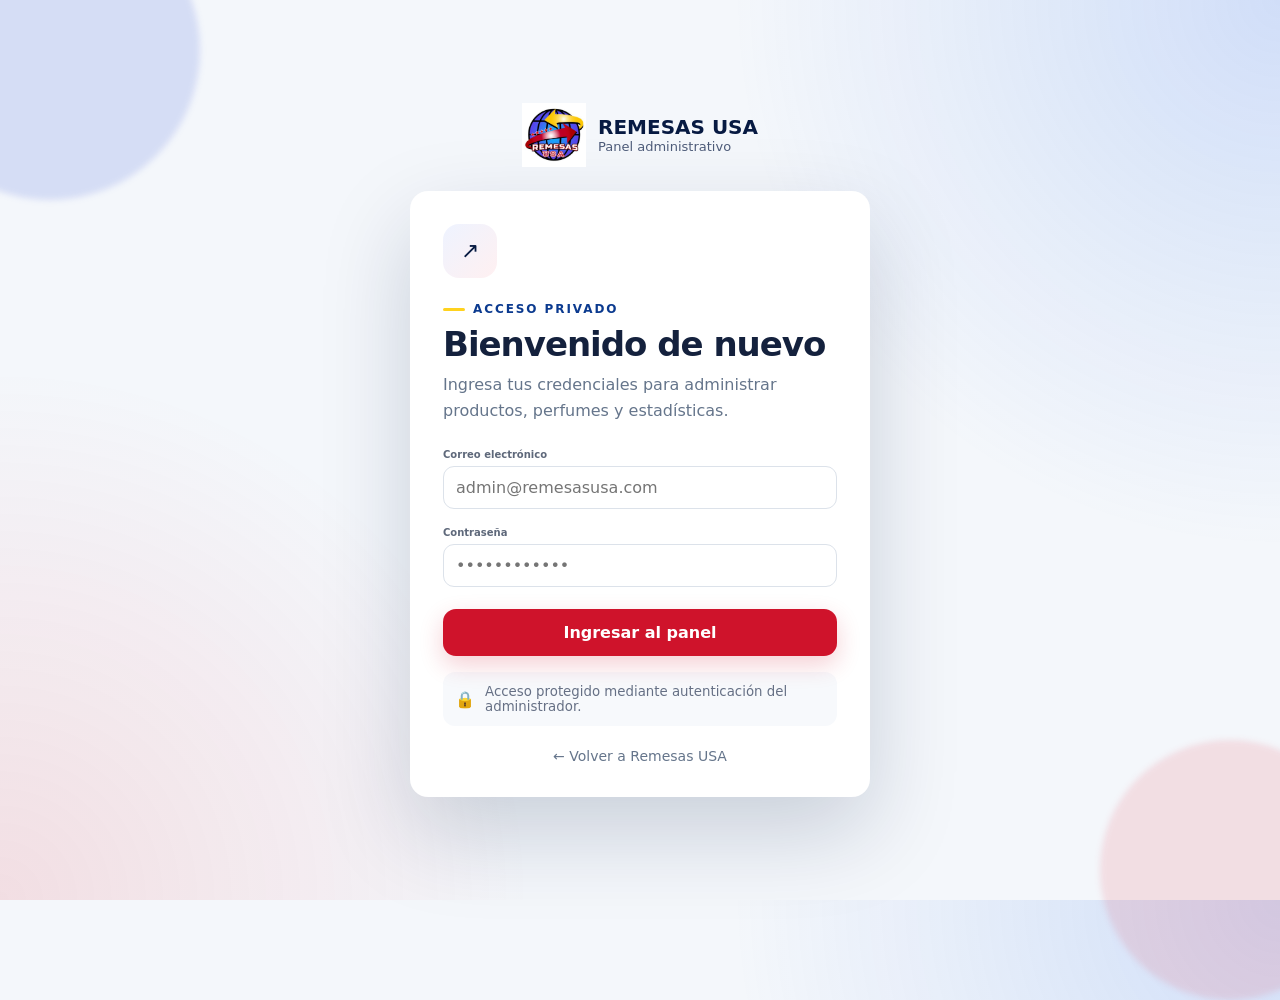
==== admin-estadisticas.html @ 90e46868 "Frontend Remesas USA V4" ====
<!doctype html>
<html lang="es">
<head><meta charset="utf-8" /><meta name="viewport" content="width=device-width, initial-scale=1" /><meta name="theme-color" content="#071a42" /><title>Estadísticas | Remesas USA</title><link rel="stylesheet" href="styles.css" /></head>
<body class="admin-body" data-admin-page="analytics">
  <aside class="admin-sidebar" id="adminSidebar"><a class="admin-brand" href="index.html"><img src="assets/logo.png" alt="Remesas USA" /><div><strong>REMESAS USA</strong><span>Panel administrativo</span></div></a><nav class="admin-nav"><a class="admin-nav-item" href="admin.html"><span>▦</span><div><b>Resumen</b><small>Vista general</small></div></a><a class="admin-nav-item" href="admin-productos.html"><span>🇪🇨</span><div><b>Productos</b><small>Catálogo Ecuador</small></div></a><a class="admin-nav-item" href="admin-perfumes.html"><span>✨</span><div><b>Perfumes</b><small>Perfumería</small></div></a><a class="admin-nav-item active" href="admin-estadisticas.html"><span>↗</span><div><b>Estadísticas</b><small>Rendimiento</small></div></a></nav><div class="sidebar-bottom"><div class="demo-notice"><b>Analítica real</b><p>Las métricas provienen de eventos registrados por los visitantes del sitio.</p></div><a href="index.html" class="sidebar-link">← Ver sitio público</a></div></aside>

  <div class="admin-main"><header class="admin-topbar"><div class="admin-title-wrap"><button class="sidebar-toggle" id="sidebarToggle" aria-label="Abrir menú">☰</button><div><span class="breadcrumb">ADMIN / ESTADÍSTICAS</span><h1>Estadísticas</h1></div></div><div class="admin-user"><div class="admin-user-copy"><b>Administrador</b><span>Cargando...</span></div><div class="avatar">RU</div></div></header>
    <main class="admin-content">
      <section class="admin-section-head analytics-head"><div><span class="eyebrow">ANALÍTICA</span><h2>¿Qué está interesando más a los clientes?</h2><p>Compara catálogos, productos más vistos, consultas y búsquedas reales.</p></div><div class="period-switcher" aria-label="Periodo"><button data-period="7">7 días</button><button data-period="30" class="active">30 días</button><button data-period="90">90 días</button></div></section>
      <div class="stat-grid" id="analyticsStats"></div>
      <section class="analytics-grid line-overview-grid"><article class="panel-card"><div class="panel-card-head"><div><small>LÍNEAS DE NEGOCIO</small><h3>Interés por sección</h3></div></div><div id="linePerformance" class="line-performance"></div></article><article class="panel-card"><div class="panel-card-head"><div><small>INVENTARIO</small><h3>Estado del catálogo</h3></div></div><div id="lineInventory" class="line-inventory"></div></article></section>
      <section class="analytics-grid"><article class="panel-card analytics-ranking-card"><div class="panel-card-head"><div><small>RANKING GENERAL</small><h3>Artículos más vistos</h3></div></div><div id="topProductsFull" class="analytics-ranking"></div></article><article class="panel-card"><div class="panel-card-head"><div><small>CONTACTO</small><h3>Consultas por artículo</h3></div></div><div id="inquiryRanking" class="rank-list detailed-ranks"></div></article></section>
      <section class="analytics-grid analytics-grid-second"><article class="panel-card"><div class="panel-card-head"><div><small>BÚSQUEDAS</small><h3>Búsquedas más realizadas</h3></div></div><div id="categoryBars" class="category-bars"></div></article><article class="panel-card analytics-insight-card"><span class="insight-icon">💡</span><small>LECTURA RÁPIDA</small><h3 id="insightHeadline">Las estadísticas comenzarán a crecer con las visitas.</h3><p id="insightText">Los datos ayudan a decidir qué productos destacar y qué artículos generan más interés.</p><div class="insight-note">Una consulta por WhatsApp indica interés; no necesariamente representa una venta completada.</div></article></section>
    </main>
  </div>
  <script src="config.js"></script><script src="api.js"></script><script src="admin-session.js"></script><script src="ui.js"></script><script src="admin-analytics.js"></script>
</body>
</html>
---- styles.css ----
:root{
  --navy:#071a42;--blue:#0b3a8f;--blue2:#2165d8;--red:#cf132b;--yellow:#ffd21e;
  --ink:#14213d;--muted:#6d7890;--line:#e7eaf0;--soft:#f6f8fc;--white:#fff;
  --green:#168a56;--orange:#d87c13;--perfume:#7a274f;--perfume2:#c98b3c;--perfumeDark:#180d18;
  --shadow:0 20px 55px rgba(8,29,70,.10);--radius:22px;
}
*{box-sizing:border-box}html{scroll-behavior:smooth}body{margin:0;font-family:Inter,ui-sans-serif,system-ui,-apple-system,BlinkMacSystemFont,"Segoe UI",sans-serif;color:var(--ink);background:#fff}a{color:inherit;text-decoration:none}button,input,select,textarea{font:inherit}button{cursor:pointer}.shell{width:min(1180px,calc(100% - 40px));margin:auto}.site-body{min-height:100vh}.section{padding:86px 0}.eyebrow{display:inline-flex;align-items:center;gap:8px;font-size:12px;font-weight:800;letter-spacing:.16em;color:var(--blue);text-transform:uppercase}.eyebrow::before{content:"";width:22px;height:3px;border-radius:8px;background:var(--yellow)}.light-eyebrow{color:#fff}.light-eyebrow::before{background:var(--yellow)}.perfume-eyebrow{color:var(--perfume2)}.perfume-eyebrow::before{background:var(--perfume2)}em{font-style:normal;color:var(--red)}

/* shared top + nav */
.top-strip{background:var(--navy);color:#fff;font-size:13px}.top-strip-inner{height:38px;display:flex;align-items:center;justify-content:space-between;gap:20px}.top-strip-inner>div{display:flex;align-items:center;gap:22px}.top-strip a{opacity:.92}.top-strip .manager-link{color:var(--yellow);font-weight:800}.perfume-top-strip{background:var(--perfumeDark)}
.site-header{height:82px;display:flex;align-items:center;background:rgba(255,255,255,.96);border-bottom:1px solid rgba(20,33,61,.08);position:sticky;top:0;z-index:40;backdrop-filter:blur(14px)}.nav-row{display:flex;align-items:center;gap:28px}.brand{display:flex;align-items:center;gap:10px;min-width:225px}.brand img{width:58px;height:58px;object-fit:contain}.brand div{display:flex;flex-direction:column}.brand strong{font-size:18px;letter-spacing:.04em}.brand span{font-size:12px;color:var(--muted)}.nav-links{margin-left:auto;display:flex;align-items:center;gap:8px}.nav-links a{padding:11px 13px;border-radius:11px;color:#4e5b72;font-size:14px;font-weight:650}.nav-links a:hover,.nav-links a.active{background:#f0f4fb;color:var(--blue)}.perfume-header .nav-links a:hover,.perfume-header .nav-links a.active{color:var(--perfume);background:#f8eff3}.mobile-toggle{display:none;border:0;background:transparent;font-size:26px}

/* buttons */
.btn{display:inline-flex;align-items:center;justify-content:center;gap:8px;border-radius:13px;padding:13px 18px;font-weight:800;border:1px solid transparent;transition:.2s ease}.btn:hover{transform:translateY(-1px)}.btn-red{background:var(--red);color:#fff;box-shadow:0 9px 24px rgba(207,19,43,.2)}.btn-light{background:#fff;border-color:#dfe4ec;color:var(--ink)}.btn-yellow{background:var(--yellow);color:var(--navy)}.btn-outline-light{border-color:rgba(255,255,255,.45);color:#fff;background:rgba(255,255,255,.07)}.btn-green{background:#118a56;color:#fff}.btn-perfume{background:linear-gradient(135deg,var(--perfume),#a2456f);color:#fff}.btn-small{padding:9px 12px;font-size:13px}

/* landing hero */
.landing-hero{position:relative;overflow:hidden;background:linear-gradient(145deg,#f8fbff 0%,#fff 56%,#fff9dd 100%);padding:86px 0 94px}.hero-glow{position:absolute;border-radius:50%;filter:blur(1px);opacity:.34}.hero-glow-one{width:360px;height:360px;background:#dce9ff;left:-150px;top:-100px}.hero-glow-two{width:320px;height:320px;background:#ffe8a6;right:-130px;bottom:-110px}.landing-hero-grid{position:relative;z-index:2;display:grid;grid-template-columns:.82fr 1.55fr;gap:54px;align-items:center}.landing-copy h1{font-size:clamp(45px,6vw,76px);line-height:.98;margin:16px 0 22px;letter-spacing:-.045em}.landing-copy p{font-size:18px;line-height:1.7;color:#5d6980;max-width:500px}.landing-trust-row{display:flex;flex-wrap:wrap;gap:10px;margin-top:26px}.landing-trust-row span{font-size:12px;font-weight:750;background:#fff;padding:9px 11px;border:1px solid #e7eaf0;border-radius:999px;box-shadow:0 8px 20px rgba(8,29,70,.05)}
.choice-grid{display:grid;grid-template-columns:1fr 1fr;gap:22px}.choice-card{background:#fff;border:1px solid #e7eaf0;border-radius:28px;overflow:hidden;box-shadow:var(--shadow);transition:.25s ease;min-height:480px;display:flex;flex-direction:column}.choice-card:hover{transform:translateY(-7px);box-shadow:0 28px 65px rgba(8,29,70,.16)}.choice-card-art{height:220px;position:relative;overflow:hidden;background:#eaf2ff}.choice-flag{position:absolute;left:0;width:100%}.choice-flag.yellow{top:0;height:50%;background:#ffd51f}.choice-flag.blue{top:50%;height:25%;background:#1955c7}.choice-flag.red{bottom:0;height:25%;background:#d61d2e}.choice-emoji{position:absolute;inset:0;display:grid;place-items:center;font-size:88px;filter:drop-shadow(0 12px 15px rgba(0,0,0,.18))}.perfume-art{background:radial-gradient(circle at 50% 25%,#7b365c 0%,#2c1527 55%,#130a12 100%)}.perfume-bottle{position:absolute;width:96px;height:126px;border:3px solid #d7b56a;border-radius:20px 20px 28px 28px;left:50%;top:54%;transform:translate(-50%,-50%);background:linear-gradient(145deg,rgba(255,255,255,.15),rgba(255,255,255,.02));box-shadow:0 20px 40px rgba(0,0,0,.35),inset 0 0 22px rgba(255,255,255,.08)}.perfume-bottle span{position:absolute;width:44px;height:27px;left:23px;top:-26px;border:3px solid #d7b56a;border-bottom:0;border-radius:8px 8px 0 0}.sparkle{position:absolute;color:#f0c878}.s1{font-size:30px;left:18%;top:25%}.s2{font-size:20px;right:18%;top:20%}.s3{font-size:26px;right:22%;bottom:20%}.choice-card-copy{padding:28px}.choice-card-copy small{font-weight:850;letter-spacing:.13em;color:var(--blue)}.choice-perfume .choice-card-copy small{color:var(--perfume)}.choice-card-copy h2{font-size:29px;margin:8px 0 12px}.choice-card-copy p{color:var(--muted);line-height:1.6;margin:0 0 23px}.choice-link{display:flex;justify-content:space-between;align-items:center;padding-top:17px;border-top:1px solid var(--line);font-weight:850}.choice-link b{font-size:24px;color:var(--red)}.choice-perfume .choice-link b{color:var(--perfume)}

/* landing sections */
.home-benefits{background:var(--navy);color:#fff}.benefit-grid{display:grid;grid-template-columns:repeat(3,1fr)}.benefit-grid article{display:flex;gap:15px;padding:25px 26px;border-right:1px solid rgba(255,255,255,.13)}.benefit-grid article:last-child{border-right:0}.benefit-grid article>span{font-size:28px}.benefit-grid div{display:flex;flex-direction:column;gap:3px}.benefit-grid b{font-size:14px}.benefit-grid small{font-size:12px;color:#cbd5e6;line-height:1.5}
.about-home{background:#fff}.about-grid{display:grid;grid-template-columns:.95fr 1.05fr;gap:80px;align-items:center}.about-card-visual{min-height:470px;border-radius:30px;background:linear-gradient(145deg,#f4f7fd,#e8effb);position:relative;display:grid;place-items:center;overflow:hidden}.about-card-visual::before{content:"";position:absolute;width:430px;height:430px;border-radius:50%;border:75px solid rgba(11,58,143,.08);right:-160px;top:-160px}.about-logo-wrap{width:275px;height:275px;border-radius:50%;background:#fff;display:grid;place-items:center;box-shadow:var(--shadow);position:relative;z-index:2}.about-logo-wrap img{width:245px}.about-stat{position:absolute;left:28px;bottom:28px;background:var(--navy);color:#fff;border-radius:18px;padding:16px 20px;display:flex;align-items:center;gap:10px}.about-stat b{font-size:34px;color:var(--yellow)}.about-stat span{font-size:12px;max-width:120px}.about-copy h2,.location-copy h2{font-size:clamp(36px,4vw,56px);line-height:1.05;letter-spacing:-.035em;margin:15px 0 20px}.about-copy>p,.location-copy>p{color:var(--muted);line-height:1.75;font-size:16px}.about-list{margin-top:30px;display:grid;gap:18px}.about-list>div{display:flex;gap:16px;align-items:flex-start}.about-list>div>span{min-width:42px;height:42px;border-radius:12px;background:#eef3fd;display:grid;place-items:center;font-weight:850;color:var(--blue)}.about-list p{margin:0;display:flex;flex-direction:column;gap:4px}.about-list small{color:var(--muted);line-height:1.55}
.quick-access-section{padding-top:0}.quick-access-card{background:linear-gradient(135deg,var(--navy),#0e3b82);border-radius:28px;color:#fff;padding:42px 48px;display:flex;justify-content:space-between;align-items:center;gap:40px;box-shadow:var(--shadow)}.quick-access-card h2{font-size:34px;margin:9px 0 7px}.quick-access-card p{margin:0;color:#cbd5e6}.quick-buttons{display:flex;gap:12px;flex-wrap:wrap}
.location-section{background:var(--soft)}.location-grid{display:grid;grid-template-columns:1fr 1fr;gap:65px;align-items:center}.location-details{display:grid;gap:13px;margin:27px 0}.location-details>div{display:flex;gap:13px;align-items:center}.location-details>div>span{width:43px;height:43px;border-radius:13px;background:#fff;display:grid;place-items:center;box-shadow:0 6px 18px rgba(8,29,70,.06);font-weight:900;color:var(--blue)}.location-details p{margin:0;display:flex;flex-direction:column}.location-details small{color:var(--muted)}.location-actions{display:flex;gap:11px;flex-wrap:wrap}.map-card{height:430px;border-radius:28px;background:#e6edf5;position:relative;overflow:hidden;box-shadow:var(--shadow)}.map-grid-lines{position:absolute;inset:0;background-image:linear-gradient(rgba(255,255,255,.35) 1px,transparent 1px),linear-gradient(90deg,rgba(255,255,255,.35) 1px,transparent 1px);background-size:46px 46px}.map-road{position:absolute;background:#fff;border:2px solid #dce2ea;border-radius:99px}.road-a{width:560px;height:54px;transform:rotate(25deg);left:-80px;top:170px}.road-b{width:520px;height:42px;transform:rotate(-28deg);left:40px;top:230px}.road-c{width:420px;height:36px;transform:rotate(79deg);left:130px;top:170px}.map-pin{position:absolute;left:55%;top:43%;width:58px;height:58px;border-radius:50% 50% 50% 0;background:var(--red);transform:rotate(-45deg);display:grid;place-items:center;box-shadow:0 12px 25px rgba(207,19,43,.3)}.map-pin span{transform:rotate(45deg);color:#fff;font-size:22px}.map-label{position:absolute;right:24px;bottom:24px;background:#fff;border-radius:16px;padding:15px 18px;display:flex;flex-direction:column;box-shadow:var(--shadow)}.map-label small{font-weight:850;color:var(--red);letter-spacing:.1em}.map-label span{font-size:12px;color:var(--muted)}
.site-footer{background:#06152f;color:#fff;padding:45px 0 18px}.footer-grid{display:grid;grid-template-columns:2fr 1fr 1fr 1fr;gap:38px}.footer-grid>div{display:flex;flex-direction:column;gap:10px}.footer-brand img{width:100px;background:#fff;border-radius:15px;padding:5px}.footer-brand p{max-width:260px;color:#aeb9cc;line-height:1.6}.footer-grid b{margin-bottom:7px}.footer-grid a{color:#b9c3d4;font-size:14px}.footer-bottom{border-top:1px solid rgba(255,255,255,.1);margin-top:30px;padding-top:18px;color:#9aa8bd;font-size:12px}.compact-footer{padding:24px 0}.compact-footer .footer-bottom{margin:0;border:0;padding:0;text-align:center}.compact-footer a{color:#d8e0ef}

/* catalog pages */
.catalog-hero{position:relative;overflow:hidden;padding:68px 0 74px}.catalog-hero-grid{display:grid;grid-template-columns:1fr .86fr;gap:80px;align-items:center}.catalog-hero h1{font-size:clamp(46px,5.5vw,72px);line-height:.98;letter-spacing:-.045em;margin:14px 0 20px}.catalog-hero p{font-size:17px;line-height:1.7;color:#617087;max-width:610px}.back-link{display:inline-block;font-size:13px;font-weight:750;color:#67738a;margin-bottom:26px}.catalog-hero-pills{display:flex;gap:9px;flex-wrap:wrap;margin-top:26px}.catalog-hero-pills span{padding:9px 13px;border-radius:999px;background:#fff;border:1px solid #dfe6f1;font-size:12px;font-weight:750}.catalog-hero-ecuador{background:linear-gradient(135deg,#f8fbff,#eef4ff 62%,#fff8d2)}.ecuador-hero-card{height:360px;border-radius:30px;overflow:hidden;position:relative;box-shadow:var(--shadow)}.flag-layer{position:absolute;left:0;width:100%}.flag-layer.yellow{height:50%;top:0;background:#ffd21e}.flag-layer.blue{height:25%;top:50%;background:#1757c5}.flag-layer.red{height:25%;bottom:0;background:#d71a30}.hero-product-cloud{position:absolute;inset:0;display:flex;align-items:center;justify-content:center;gap:17px;flex-wrap:wrap;padding:45px}.hero-product-cloud span{width:85px;height:85px;border-radius:24px;background:rgba(255,255,255,.93);display:grid;place-items:center;font-size:42px;box-shadow:0 12px 28px rgba(0,0,0,.15)}.hero-card-caption{position:absolute;left:25px;bottom:23px;background:#fff;border-radius:15px;padding:12px 15px;display:flex;flex-direction:column;box-shadow:0 10px 24px rgba(0,0,0,.18)}.hero-card-caption small{font-weight:850;color:var(--blue);letter-spacing:.1em}
.catalog-hero-perfume{background:radial-gradient(circle at 80% 20%,#5a2948 0%,#271322 37%,#160c15 72%);color:#fff}.catalog-hero-perfume p{color:#d6c9d1}.light-back{color:#d8cbd2}.perfume-pills span{background:rgba(255,255,255,.07);border-color:rgba(255,255,255,.17);color:#fff}.perfume-glow{position:absolute;border-radius:50%;filter:blur(50px);opacity:.28}.big-glow-a{width:300px;height:300px;background:#d59a55;right:18%;top:-80px}.big-glow-b{width:250px;height:250px;background:#8f2f65;left:-70px;bottom:-110px}.luxury-showcase{height:390px;position:relative;display:grid;place-items:center}.luxury-ring{position:absolute;border-radius:50%;border:1px solid rgba(228,193,122,.35)}.ring-one{width:330px;height:330px}.ring-two{width:250px;height:250px}.luxury-bottle{position:relative;width:156px;height:230px}.luxury-bottle .cap{width:72px;height:42px;background:linear-gradient(90deg,#b98a43,#efd391,#ad7d36);margin:auto;border-radius:8px 8px 2px 2px}.luxury-bottle .neck{width:49px;height:21px;background:#d8b26a;margin:auto}.bottle-body{height:168px;border:2px solid #d5af68;border-radius:20px 20px 37px 37px;background:linear-gradient(145deg,rgba(255,255,255,.18),rgba(255,255,255,.03));box-shadow:0 30px 55px rgba(0,0,0,.4),inset 0 0 35px rgba(255,255,255,.06);display:flex;align-items:center;justify-content:center;flex-direction:column}.bottle-body small{font-size:10px;letter-spacing:.18em;color:#d8b56d}.bottle-body b{font-family:Georgia,serif;font-size:30px;color:#fff}.bottle-body span{font-size:8px;letter-spacing:.14em;color:#c5adb9}.luxury-star{position:absolute;color:#e6c57c}.star-a{font-size:32px;left:14%;top:23%}.star-b{font-size:24px;right:17%;top:20%}.star-c{font-size:28px;right:12%;bottom:23%}
.catalog-content{padding-top:72px}.catalog-tools-head{display:flex;align-items:end;justify-content:space-between;gap:28px;margin-bottom:26px}.catalog-tools-head h2{font-size:38px;margin:8px 0 0}.search-box{width:min(370px,100%);height:50px;border:1px solid #dfe4ec;background:#fff;border-radius:14px;display:flex;align-items:center;padding:0 15px;gap:10px;box-shadow:0 6px 18px rgba(8,29,70,.04)}.search-box span{font-size:22px;color:#748098}.search-box input{border:0;outline:0;width:100%;background:transparent}.perfume-content{background:#fbf8fa}.perfume-search{border-color:#e7d9df}.catalog-toolbar{display:flex;align-items:center;justify-content:space-between;gap:20px;margin-bottom:28px}.filters{display:flex;flex-wrap:wrap;gap:8px}.filter-btn{border:1px solid #dfe4ec;background:#fff;border-radius:999px;padding:9px 14px;font-size:12px;font-weight:800;color:#5e697e}.filter-btn.active{background:var(--blue);border-color:var(--blue);color:#fff}.perfume-filters .filter-btn.active{background:var(--perfume);border-color:var(--perfume)}.result-count{font-size:12px;color:var(--muted);font-weight:700}.product-grid{display:grid;grid-template-columns:repeat(4,1fr);gap:20px}.product-card{background:#fff;border:1px solid #e6eaf1;border-radius:20px;overflow:hidden;box-shadow:0 12px 30px rgba(8,29,70,.06);transition:.23s}.product-card:hover{transform:translateY(-4px);box-shadow:0 20px 38px rgba(8,29,70,.1)}.product-visual{height:190px;background:linear-gradient(145deg,#f8fbff,#eef3fb);display:grid;place-items:center;position:relative;overflow:hidden}.perfume-card .product-visual{background:radial-gradient(circle at 50% 20%,#f7edf2,#eadde4 70%,#dccbd4)}.product-visual img{width:100%;height:100%;object-fit:cover}.fallback-emoji{font-size:68px;filter:drop-shadow(0 10px 12px rgba(0,0,0,.13))}.featured-badge{position:absolute;left:13px;top:13px;background:var(--yellow);color:var(--navy);font-size:9px;font-weight:900;letter-spacing:.09em;padding:7px 9px;border-radius:999px}.perfume-card .featured-badge{background:#d7ad65;color:#2c1626}.stock-dot{position:absolute;right:13px;top:13px;width:12px;height:12px;border-radius:50%;border:2px solid #fff;box-shadow:0 0 0 2px rgba(0,0,0,.04)}.stock-dot.available{background:#18a568}.stock-dot.low{background:#e08a1d}.stock-dot.unavailable{background:#d84040}.product-body{padding:20px}.product-category{font-size:10px;font-weight:850;letter-spacing:.11em;text-transform:uppercase;color:var(--blue)}.perfume-card .product-category{color:var(--perfume)}.product-body h3{font-size:18px;margin:7px 0 9px;min-height:44px}.product-body>p{font-size:13px;line-height:1.55;color:var(--muted);height:61px;overflow:hidden;margin:0}.product-meta{border-top:1px solid var(--line);margin-top:17px;padding-top:15px;display:flex;align-items:end;justify-content:space-between;gap:10px}.price-wrap{display:flex;flex-direction:column}.price-wrap small{font-size:10px;color:var(--muted)}.price-wrap strong{font-size:19px}.view-product{border:0;background:transparent;color:var(--blue);font-size:12px;font-weight:850;padding:5px}.perfume-card .view-product{color:var(--perfume)}.empty-state{text-align:center;padding:70px 20px}.empty-state>div{font-size:42px}.empty-state h3{margin:10px 0 5px}.empty-state p{color:var(--muted)}.demo-note{margin-top:28px;border:1px dashed #d8c0cc;background:#fff;border-radius:15px;padding:15px 18px;display:flex;gap:11px;color:#6a5360;font-size:13px}.catalog-crosslink{padding:0 0 78px}.crosslink-card{border-radius:26px;padding:38px 42px;color:#fff;display:flex;justify-content:space-between;align-items:center;gap:35px}.crosslink-card h2{font-size:31px;margin:8px 0}.crosslink-card p{color:#d8e1f0;max-width:650px;margin:0}.perfume-crosslink{background:linear-gradient(135deg,#34192d,#7a274f)}.ecuador-crosslink{background:linear-gradient(135deg,#082d6f,#1658bd)}

/* modal */
.modal{position:fixed;inset:0;z-index:100;display:none;align-items:center;justify-content:center;padding:20px}.modal.open{display:flex}.modal-backdrop{position:absolute;inset:0;background:rgba(4,10,25,.62);backdrop-filter:blur(5px)}.product-modal-card,.modal-card,.confirm-card{position:relative;z-index:2;background:#fff;border-radius:24px;box-shadow:0 30px 90px rgba(0,0,0,.28)}.product-modal-card{width:min(850px,96vw);display:grid;grid-template-columns:.9fr 1.1fr;overflow:hidden}.modal-product-visual{min-height:430px;background:#eef3fb;display:grid;place-items:center}.modal-product-visual img{width:100%;height:100%;object-fit:cover}.modal-product-visual .fallback-emoji{font-size:100px}.perfume-modal-visual{background:radial-gradient(circle at 50% 20%,#f5e8ef,#dbc8d2)}.modal-product-copy{padding:42px}.modal-close{position:absolute;right:16px;top:13px;width:38px;height:38px;border-radius:50%;border:0;background:#fff;box-shadow:0 7px 18px rgba(0,0,0,.12);font-size:24px;z-index:3}.line-badge{display:inline-flex;padding:7px 9px;border-radius:999px;font-size:9px;font-weight:900;letter-spacing:.1em;text-transform:uppercase;margin-right:7px}.ecuador-line{background:#eaf2ff;color:var(--blue)}.perfume-line{background:#f6e9f0;color:var(--perfume)}.modal-category{font-size:11px;color:var(--muted);font-weight:800}.modal-product-copy h2{font-size:34px;margin:13px 0}.modal-product-copy>p{color:var(--muted);line-height:1.7}.modal-meta{display:grid;grid-template-columns:1fr 1fr;gap:16px;margin:28px 0}.modal-meta>div{border:1px solid var(--line);border-radius:14px;padding:13px;display:flex;flex-direction:column;gap:4px}.modal-meta small{color:var(--muted)}.modal-meta strong{font-size:22px}.stock-pill{display:inline-flex;width:max-content;padding:6px 9px;border-radius:999px;font-size:11px;font-weight:850}.stock-pill.available{background:#e5f7ee;color:#13734a}.stock-pill.low{background:#fff1dc;color:#a75d08}.stock-pill.unavailable{background:#ffe7e7;color:#a92c2c}

/* admin base */
.admin-body{margin:0;background:#f4f6fa;color:var(--ink);min-height:100vh}.admin-sidebar{position:fixed;left:0;top:0;bottom:0;width:260px;background:#071a42;color:#fff;padding:20px 16px;display:flex;flex-direction:column;z-index:80}.admin-brand{display:flex;align-items:center;gap:10px;padding:2px 5px 22px;border-bottom:1px solid rgba(255,255,255,.1)}.admin-brand img{width:52px;height:52px;object-fit:contain;background:#fff;border-radius:12px}.admin-brand div{display:flex;flex-direction:column}.admin-brand strong{font-size:15px}.admin-brand span{font-size:11px;color:#9eb0cb}.admin-nav{display:grid;gap:6px;padding-top:22px}.admin-nav-item{display:flex;align-items:center;gap:12px;padding:12px;border-radius:13px;color:#c9d4e5}.admin-nav-item>span{width:28px;font-size:18px;text-align:center}.admin-nav-item div{display:flex;flex-direction:column}.admin-nav-item b{font-size:13px}.admin-nav-item small{font-size:10px;color:#8ea0bc;margin-top:2px}.admin-nav-item:hover,.admin-nav-item.active{background:rgba(255,255,255,.1);color:#fff}.admin-nav-item.active small{color:#d8e1f0}.sidebar-bottom{margin-top:auto}.demo-notice{background:rgba(255,255,255,.07);border:1px solid rgba(255,255,255,.08);border-radius:14px;padding:14px}.demo-notice b{font-size:12px;color:var(--yellow)}.demo-notice p{font-size:11px;line-height:1.5;color:#aab9ce;margin:6px 0 0}.perfume-demo b{color:#e8c27c}.sidebar-link{display:block;margin-top:14px;font-size:11px;color:#aab9ce;padding:6px}.admin-main{margin-left:260px;min-height:100vh}.admin-topbar{height:78px;background:#fff;border-bottom:1px solid #e3e7ee;display:flex;align-items:center;justify-content:space-between;padding:0 34px;position:sticky;top:0;z-index:50}.admin-title-wrap{display:flex;align-items:center;gap:12px}.breadcrumb{font-size:9px;font-weight:850;letter-spacing:.12em;color:#8b96a9}.admin-title-wrap h1{margin:2px 0 0;font-size:20px}.sidebar-toggle{display:none;border:0;background:#eef2f8;border-radius:10px;padding:8px 10px}.admin-user{display:flex;align-items:center;gap:12px}.admin-user-copy{display:flex;flex-direction:column;text-align:right}.admin-user-copy b{font-size:12px}.admin-user-copy span{font-size:10px;color:#8d98aa}.avatar{width:38px;height:38px;border-radius:12px;background:#e9f0fe;color:var(--blue);display:grid;place-items:center;font-weight:900;font-size:12px}.perfume-avatar{background:#f7e8f0;color:var(--perfume)}.admin-content{padding:34px;max-width:1500px;margin:auto}.welcome-row,.admin-section-head{display:flex;justify-content:space-between;align-items:flex-end;gap:30px;margin-bottom:24px}.welcome-row h2,.admin-section-head h2{font-size:30px;margin:8px 0 3px}.welcome-row p,.admin-section-head p{margin:0;color:var(--muted)}.period-chip{padding:9px 12px;background:#fff;border:1px solid #e0e5ed;border-radius:999px;font-size:11px;font-weight:750;color:#657187}.stat-grid{display:grid;grid-template-columns:repeat(4,1fr);gap:16px;margin-bottom:20px}.stat-card{background:#fff;border:1px solid #e3e7ee;border-radius:18px;padding:20px;box-shadow:0 8px 24px rgba(8,29,70,.04)}.stat-card-top{display:flex;align-items:center;justify-content:space-between}.stat-label{font-size:11px;font-weight:750;color:#7d889b}.stat-icon{width:34px;height:34px;border-radius:11px;background:#edf3ff;display:grid;place-items:center;color:var(--blue)}.stat-value{font-size:31px;font-weight:850;letter-spacing:-.04em;margin:12px 0 8px}.stat-foot{display:flex;gap:5px;font-size:10px;color:#929bad}.positive{color:var(--green);font-weight:900}.admin-choice-grid{display:grid;grid-template-columns:1fr 1fr;gap:18px;margin:20px 0}.admin-choice-card{position:relative;background:#fff;border:1px solid #e3e7ee;border-radius:20px;padding:24px;display:flex;gap:18px;align-items:flex-start;box-shadow:0 8px 24px rgba(8,29,70,.04);transition:.2s}.admin-choice-card:hover{transform:translateY(-3px);box-shadow:0 14px 32px rgba(8,29,70,.09)}.admin-choice-icon{width:55px;height:55px;border-radius:16px;background:#eef4ff;display:grid;place-items:center;font-size:27px}.perfume-admin-card .admin-choice-icon{background:#f8edf3}.admin-choice-card small{font-size:9px;font-weight:850;letter-spacing:.13em;color:#7d889b}.admin-choice-card h3{margin:5px 0 8px;font-size:22px}.admin-choice-card p{margin:0 0 12px;color:var(--muted);font-size:13px}.admin-choice-card span{font-size:12px;font-weight:850;color:var(--blue)}.perfume-admin-card span{color:var(--perfume)}.admin-choice-count{position:absolute;right:20px;top:18px;font-size:24px;color:#a8b1c0}.dashboard-grid{display:grid;grid-template-columns:1.55fr .8fr;gap:18px;margin-top:18px}.dashboard-grid-bottom{grid-template-columns:.75fr 1.45fr}.panel-card{background:#fff;border:1px solid #e3e7ee;border-radius:18px;padding:20px;box-shadow:0 8px 24px rgba(8,29,70,.04)}.panel-card-head{display:flex;align-items:center;justify-content:space-between;gap:15px;margin-bottom:18px}.panel-card-head small{font-size:9px;font-weight:850;letter-spacing:.12em;color:#8b96a9}.panel-card-head h3{font-size:18px;margin:4px 0 0}.text-link{font-size:11px;font-weight:800;color:var(--blue)}.traffic-chart{height:250px;display:flex;align-items:end;gap:12px;padding-top:22px}.traffic-col{flex:1;height:100%;display:flex;flex-direction:column;align-items:center;justify-content:flex-end;gap:7px}.traffic-bar-wrap{height:185px;width:100%;display:flex;align-items:flex-end;justify-content:center}.traffic-bar{width:min(34px,70%);background:linear-gradient(180deg,#4f83e9,#2165d8);border-radius:9px 9px 3px 3px;min-height:7px}.traffic-value{font-size:9px;color:#7e8899}.traffic-col>span{font-size:10px;color:#8e98a8}.rank-list{display:grid}.rank-item{display:flex;align-items:center;gap:10px;padding:11px 0;border-bottom:1px solid #edf0f4}.rank-item:last-child{border:0}.rank-number{width:24px;height:24px;border-radius:8px;background:#eff3f9;display:grid;place-items:center;font-size:9px;font-weight:850}.rank-copy{display:flex;flex-direction:column;min-width:0;flex:1}.rank-copy b{font-size:11px;white-space:nowrap;overflow:hidden;text-overflow:ellipsis}.rank-copy small{font-size:9px;color:#939dad;margin-top:2px}.rank-value{font-size:11px;font-weight:850}.line-performance{display:grid;gap:12px}.line-stat-row{display:flex;align-items:center;justify-content:space-between;gap:10px;font-size:11px}.line-stat-row>div{display:flex;align-items:center;gap:8px}.line-dot{width:10px;height:10px;border-radius:50%}.line-dot.ecuador{background:var(--blue2)}.line-dot.perfume{background:var(--perfume)}.line-track{height:9px;border-radius:999px;background:#eef1f5;overflow:hidden}.line-fill{display:block;height:100%;border-radius:999px}.line-fill.ecuador{background:var(--blue2)}.line-fill.perfume{background:linear-gradient(90deg,var(--perfume),var(--perfume2))}.activity-list{display:grid}.activity-item{display:grid;grid-template-columns:34px 1fr auto;gap:10px;align-items:center;padding:10px 0;border-bottom:1px solid #edf0f4}.activity-item:last-child{border:0}.activity-icon{width:32px;height:32px;border-radius:10px;background:#eef4ff;display:grid;place-items:center;font-size:12px}.activity-icon.inquiry{background:#e9f8f0}.activity-icon.search{background:#fff6dd}.activity-item>div{display:flex;flex-direction:column}.activity-item b{font-size:11px}.activity-item small{font-size:9px;color:#8e98a8}.activity-time{font-size:9px;color:#9aa3b2}.settings-inline{margin-top:18px;display:flex;align-items:center;justify-content:space-between;gap:20px}.settings-inline>div{display:flex;align-items:center;gap:12px}.settings-inline>div>div{display:flex;flex-direction:column}.settings-inline small{color:var(--muted);margin-top:3px}.setting-icon{width:38px;height:38px;border-radius:12px;background:#eef3fb;display:grid;place-items:center}

/* admin catalog */
.separated-head{align-items:center}.catalog-admin-stats{display:grid;grid-template-columns:repeat(4,1fr);gap:14px;margin-bottom:18px}.mini-stat-card{background:#fff;border:1px solid #e3e7ee;border-radius:16px;padding:16px;display:flex;align-items:center;gap:12px}.mini-stat-card>span{width:40px;height:40px;border-radius:12px;background:#eef4ff;display:grid;place-items:center}.perfume-mini-stat>span{background:#f8edf3}.mini-stat-card div{display:flex;flex-direction:column}.mini-stat-card small{font-size:10px;color:#8b95a6}.mini-stat-card b{font-size:20px}.table-panel{padding:0;overflow:hidden}.product-table-toolbar{padding:17px 18px;border-bottom:1px solid #e7eaf0;display:flex;justify-content:space-between;align-items:center;gap:18px}.admin-search{height:42px;width:min(410px,100%);border:1px solid #dfe4ec;border-radius:12px;background:#fff;display:flex;align-items:center;gap:8px;padding:0 12px}.admin-search input{border:0;outline:0;width:100%;background:transparent}.toolbar-actions{display:flex;align-items:center;gap:12px}.small-muted{font-size:10px;color:#8b95a6}.table-wrap{overflow:auto}.product-table{width:100%;border-collapse:collapse;min-width:900px}.product-table th{font-size:9px;letter-spacing:.08em;color:#8792a4;text-align:left;padding:13px 15px;background:#fafbfc;border-bottom:1px solid #e7eaf0}.product-table td{padding:13px 15px;border-bottom:1px solid #edf0f4;font-size:11px;vertical-align:middle}.product-table tbody tr:hover{background:#fbfcfe}.table-product{display:flex;align-items:center;gap:10px;max-width:350px}.table-thumb{width:44px;height:44px;border-radius:12px;background:#eef4ff;display:grid;place-items:center;font-size:20px;overflow:hidden;flex:0 0 auto}.table-thumb.perfume{background:#f8edf3}.table-thumb img{width:100%;height:100%;object-fit:cover}.table-product>div:last-child{min-width:0;display:flex;flex-direction:column}.table-product b{font-size:11px}.table-product small{font-size:9px;color:#929cac;white-space:nowrap;overflow:hidden;text-overflow:ellipsis}.status-chip{display:inline-flex;padding:6px 8px;border-radius:999px;font-size:9px;font-weight:850}.status-chip.green{background:#e7f7ef;color:#15734a}.status-chip.orange{background:#fff1dc;color:#a9610d}.status-chip.red{background:#ffe8e8;color:#ad3030}.table-actions{display:flex;gap:6px}.icon-btn{width:31px;height:31px;border-radius:9px;border:1px solid #dfe4ec;background:#fff}.icon-btn:hover{background:#eef4ff}.icon-btn.delete:hover{background:#fff0f0;color:var(--red)}

/* forms */
.admin-modal{align-items:flex-start;overflow:auto;padding:40px 20px}.editor-card{width:min(760px,96vw);margin:auto}.editor-head{padding:22px 24px 16px;border-bottom:1px solid #e7eaf0;display:flex;justify-content:space-between}.editor-head small{font-size:9px;font-weight:850;letter-spacing:.1em;color:#8b95a6}.editor-head h2{margin:4px 0 0;font-size:22px}.static-close{position:static;box-shadow:none;background:#f2f4f8}.product-form{padding:22px 24px}.form-grid{display:grid;grid-template-columns:1fr 1fr;gap:15px}.form-span-2{grid-column:1/-1}.form-field{display:flex;flex-direction:column;gap:6px}.form-field>span{font-size:10px;font-weight:800;color:#5e687a}.form-field input,.form-field select,.form-field textarea{border:1px solid #dce2ea;border-radius:11px;padding:11px 12px;outline:0;background:#fff}.form-field input:focus,.form-field select:focus,.form-field textarea:focus{border-color:#8caee9;box-shadow:0 0 0 3px #edf3ff}.file-field small{font-size:9px;color:#8d97a8}.check-field{display:flex;gap:10px;align-items:flex-start;padding:12px;border:1px solid #e1e5ec;border-radius:12px}.check-field span{display:flex;flex-direction:column}.check-field b{font-size:11px}.check-field small{font-size:9px;color:#8a94a5;margin-top:3px}.editor-actions{display:flex;justify-content:flex-end;gap:10px;padding-top:20px}.confirm-card{width:min(420px,92vw);padding:28px;text-align:center}.confirm-icon{margin:auto;width:50px;height:50px;border-radius:16px;background:#fff0f0;color:var(--red);display:grid;place-items:center;font-size:24px;font-weight:900}.confirm-card h3{margin:14px 0 8px}.confirm-card p{color:var(--muted);font-size:13px}.confirm-actions{display:flex;justify-content:center;gap:9px;margin-top:18px}.toast{position:fixed;right:24px;bottom:24px;background:#10203d;color:#fff;padding:12px 16px;border-radius:12px;font-size:12px;opacity:0;transform:translateY(12px);pointer-events:none;transition:.2s;z-index:150;box-shadow:0 14px 36px rgba(0,0,0,.2)}.toast.show{opacity:1;transform:translateY(0)}

/* analytics */
.analytics-grid{display:grid;grid-template-columns:1.45fr .75fr;gap:18px;margin-top:18px}.line-overview-grid{grid-template-columns:1fr 1fr}.analytics-grid-second{grid-template-columns:1.25fr .95fr}.line-inventory{display:grid;gap:13px}.inventory-line{display:flex;gap:12px;align-items:center;padding:12px;border-radius:13px;background:#f6f8fb}.inventory-icon{width:42px;height:42px;border-radius:12px;background:#fff;display:grid;place-items:center;font-size:20px}.inventory-line div{display:flex;flex-direction:column}.inventory-line small{font-size:9px;font-weight:850;color:#8792a5}.inventory-line b{font-size:13px;margin:2px 0}.inventory-line span:last-child{font-size:9px;color:#8f99a9}.analytics-ranking{display:grid}.analytics-row{display:grid;grid-template-columns:28px minmax(180px,1fr) minmax(100px,1.2fr) 44px;gap:10px;align-items:center;padding:10px 0;border-bottom:1px solid #edf0f4}.analytics-row:last-child{border:0}.analytics-rank{width:24px;height:24px;border-radius:8px;background:#eff3f9;display:grid;place-items:center;font-size:9px;font-weight:850}.analytics-product{display:flex;flex-direction:column;min-width:0}.analytics-product b{font-size:10px;white-space:nowrap;overflow:hidden;text-overflow:ellipsis}.analytics-product small{font-size:8px;color:#909aaa}.analytics-bar-track{height:7px;border-radius:99px;background:#eef1f5;overflow:hidden}.analytics-bar{height:100%;background:var(--blue2);border-radius:99px}.analytics-bar.perfume-bar{background:var(--perfume)}.analytics-number{font-size:10px;font-weight:850;text-align:right}.category-bars{display:grid;gap:12px}.category-bar-row{display:grid;grid-template-columns:125px 1fr 45px;gap:10px;align-items:center}.category-bar-row>span{font-size:10px}.category-bar-track{height:8px;background:#eff2f5;border-radius:99px;overflow:hidden}.category-bar-fill{height:100%;border-radius:99px}.category-bar-row b{font-size:10px;text-align:right}.analytics-insight-card{background:linear-gradient(145deg,#0a285d,#0b3b8f);color:#fff}.analytics-insight-card>small{font-size:9px;font-weight:850;letter-spacing:.12em;color:#9fb7df}.analytics-insight-card h3{font-size:24px;margin:10px 0}.analytics-insight-card p{color:#cbd7ea;line-height:1.65;font-size:12px}.insight-icon{width:44px;height:44px;border-radius:14px;background:rgba(255,255,255,.1);display:grid;place-items:center;font-size:22px;margin-bottom:18px}.insight-note{margin-top:18px;border-top:1px solid rgba(255,255,255,.15);padding-top:14px;color:#9fb1ce;font-size:9px;line-height:1.5}

/* responsive */
@media(max-width:1050px){
  .nav-links{position:absolute;right:20px;top:73px;background:#fff;border:1px solid #e4e8ee;border-radius:16px;padding:10px;box-shadow:var(--shadow);display:none;flex-direction:column;align-items:stretch;width:250px}.nav-links.open{display:flex}.mobile-toggle{display:block;margin-left:auto}.landing-hero-grid,.catalog-hero-grid,.about-grid,.location-grid{grid-template-columns:1fr}.landing-copy{text-align:center}.landing-copy p{margin-left:auto;margin-right:auto}.landing-trust-row{justify-content:center}.catalog-hero-grid{gap:38px}.catalog-hero .catalog-hero-grid>div:first-child{max-width:760px}.product-grid{grid-template-columns:repeat(3,1fr)}.footer-grid{grid-template-columns:2fr 1fr 1fr}.footer-grid>div:last-child{grid-column:2}.admin-sidebar{transform:translateX(-100%);transition:.2s}.admin-sidebar.open{transform:translateX(0)}.admin-main{margin-left:0}.sidebar-toggle{display:inline-block}.stat-grid,.catalog-admin-stats{grid-template-columns:repeat(2,1fr)}
}
@media(max-width:760px){
  .shell{width:min(100% - 28px,1180px)}.top-strip-inner{height:auto;min-height:38px;padding:8px 0}.top-strip-inner>span{display:none}.brand{min-width:0}.brand img{width:48px;height:48px}.brand strong{font-size:15px}.site-header{height:70px}.choice-grid{grid-template-columns:1fr}.choice-card{min-height:0}.choice-card-art{height:180px}.landing-hero{padding:58px 0 65px}.landing-hero-grid{gap:35px}.landing-copy h1{font-size:48px}.benefit-grid{grid-template-columns:1fr}.benefit-grid article{border-right:0;border-bottom:1px solid rgba(255,255,255,.12)}.about-grid{gap:38px}.about-card-visual{min-height:360px}.about-logo-wrap{width:220px;height:220px}.about-logo-wrap img{width:190px}.quick-access-card{flex-direction:column;align-items:flex-start;padding:32px}.catalog-hero{padding:45px 0}.catalog-hero h1{font-size:48px}.ecuador-hero-card,.luxury-showcase{height:300px}.catalog-tools-head{align-items:stretch;flex-direction:column}.search-box{width:100%}.catalog-toolbar{align-items:flex-start;flex-direction:column}.product-grid{grid-template-columns:repeat(2,1fr)}.crosslink-card{flex-direction:column;align-items:flex-start}.footer-grid{grid-template-columns:1fr 1fr}.footer-brand{grid-column:1/-1}.footer-grid>div:last-child{grid-column:auto}.product-modal-card{grid-template-columns:1fr;max-height:92vh;overflow:auto}.modal-product-visual{min-height:240px}.modal-product-copy{padding:28px}.admin-topbar{padding:0 18px}.admin-user-copy{display:none}.admin-content{padding:24px 16px}.welcome-row,.admin-section-head{align-items:flex-start;flex-direction:column}.stat-grid,.catalog-admin-stats{grid-template-columns:1fr 1fr}.admin-choice-grid,.dashboard-grid,.dashboard-grid-bottom,.analytics-grid,.line-overview-grid,.analytics-grid-second{grid-template-columns:1fr}.product-table-toolbar{align-items:flex-start;flex-direction:column}.toolbar-actions{width:100%;justify-content:space-between}.form-grid{grid-template-columns:1fr}.form-span-2{grid-column:1}.settings-inline{align-items:flex-start;flex-direction:column}.traffic-chart{height:220px}.analytics-row{grid-template-columns:28px minmax(140px,1fr) 54px}.analytics-bar-track{display:none}
}
@media(max-width:520px){
  .landing-copy h1,.catalog-hero h1{font-size:40px}.choice-card-copy h2{font-size:24px}.section{padding:62px 0}.product-grid{grid-template-columns:1fr}.about-card-visual{min-height:310px}.about-logo-wrap{width:185px;height:185px}.about-logo-wrap img{width:160px}.about-stat{left:16px;bottom:16px}.map-card{height:330px}.footer-grid{grid-template-columns:1fr}.quick-buttons{width:100%}.quick-buttons .btn{width:100%}.stat-grid,.catalog-admin-stats{grid-template-columns:1fr}.admin-choice-card{padding:19px}.admin-choice-count{right:14px;top:12px}.catalog-hero-pills{gap:7px}.catalog-hero-pills span{font-size:10px}.modal-meta{grid-template-columns:1fr}.category-bar-row{grid-template-columns:95px 1fr 40px}.editor-card{border-radius:18px}.admin-modal{padding:16px 10px}.product-form{padding:18px}.editor-head{padding:18px}
}

/* =========================================================
   REMESAS USA V4 · polish, animations and live-backend UI
   ========================================================= */

:root {
  --ru-blue: #071a42;
  --ru-blue-2: #0a2e76;
  --ru-red: #e62838;
  --ru-yellow: #f5c84b;
  --ru-ink: #101828;
  --ru-muted: #667085;
  --ru-surface: #ffffff;
  --ru-bg: #f6f8fc;
  --ru-radius-xl: 28px;
  --ru-shadow-xl: 0 30px 80px rgba(7, 26, 66, .16);
  --ru-shadow-md: 0 18px 45px rgba(7, 26, 66, .10);
  --ru-transition: 280ms cubic-bezier(.2,.8,.2,1);
}

html { scroll-behavior: smooth; }
body { overflow-x: hidden; }

.scroll-progress {
  position: fixed;
  inset: 0 auto auto 0;
  z-index: 9999;
  width: 0;
  height: 3px;
  background: linear-gradient(90deg, var(--ru-red), var(--ru-yellow), #4e75ff);
  box-shadow: 0 0 14px rgba(230, 40, 56, .35);
  pointer-events: none;
}

.site-header {
  transition: background var(--ru-transition), box-shadow var(--ru-transition), transform var(--ru-transition);
}
body.scrolled .site-header {
  box-shadow: 0 14px 40px rgba(7, 26, 66, .08);
  backdrop-filter: blur(18px);
}

.reveal-on-scroll {
  opacity: 0;
  transform: translateY(24px) scale(.99);
  transition: opacity 720ms cubic-bezier(.2,.75,.2,1) var(--reveal-delay, 0ms), transform 720ms cubic-bezier(.2,.75,.2,1) var(--reveal-delay, 0ms);
}
.reveal-on-scroll.is-visible { opacity: 1; transform: translateY(0) scale(1); }
.reduce-motion .reveal-on-scroll { opacity: 1; transform: none; transition: none; }

/* Public landing */
.landing-hero { position: relative; isolation: isolate; overflow: hidden; }
.hero-mesh {
  position: absolute; inset: 0; z-index: -3; opacity: .34;
  background-image:
    linear-gradient(rgba(255,255,255,.08) 1px, transparent 1px),
    linear-gradient(90deg, rgba(255,255,255,.08) 1px, transparent 1px);
  background-size: 44px 44px;
  mask-image: linear-gradient(to bottom, #000 20%, transparent 90%);
}
.floating-orb, .catalog-orb, .login-orb {
  position: absolute; border-radius: 999px; filter: blur(1px); pointer-events: none;
  animation: ruFloat 8s ease-in-out infinite;
}
.orb-a { width: 120px; height: 120px; right: 7%; top: 14%; background: rgba(245,200,75,.18); }
.orb-b { width: 70px; height: 70px; left: 45%; bottom: 12%; background: rgba(230,40,56,.14); animation-delay: -3s; }
@keyframes ruFloat { 0%,100% { transform: translate3d(0,0,0) rotate(0); } 50% { transform: translate3d(0,-16px,0) rotate(6deg); } }

.landing-actions { display: flex; gap: 12px; flex-wrap: wrap; margin: 28px 0 20px; }
.btn-glow { box-shadow: 0 14px 34px rgba(230, 40, 56, .26); }
.btn-glow:hover { box-shadow: 0 18px 44px rgba(230, 40, 56, .36); transform: translateY(-2px); }

.hero-showcase { position: relative; min-height: 430px; perspective: 1100px; }
.showcase-card {
  position: absolute; width: min(330px, 82%); padding: 24px; border-radius: 24px;
  color: #fff; box-shadow: var(--ru-shadow-xl); border: 1px solid rgba(255,255,255,.18);
  backdrop-filter: blur(14px); transition: transform var(--ru-transition);
}
.showcase-card span { display: inline-grid; place-items: center; width: 56px; height: 56px; border-radius: 18px; background: rgba(255,255,255,.16); font-size: 28px; margin-bottom: 30px; }
.showcase-card b, .showcase-card small { display: block; }
.showcase-card b { font-size: 24px; margin-bottom: 6px; }
.showcase-card small { color: rgba(255,255,255,.78); }
.showcase-ecuador { left: 0; top: 30px; background: linear-gradient(145deg, #0a2e76, #164ea3); transform: rotate(-5deg); animation: cardDriftA 7s ease-in-out infinite; }
.showcase-perfume { right: 0; bottom: 28px; background: linear-gradient(145deg, #2a122c, #6c244f); transform: rotate(5deg); animation: cardDriftB 7.5s ease-in-out infinite; }
.showcase-badge {
  position: absolute; left: 50%; top: 48%; transform: translate(-50%,-50%); width: 122px; height: 122px;
  border-radius: 50%; background: rgba(255,255,255,.95); color: var(--ru-blue); display: flex; align-items: center; justify-content: center; gap: 8px;
  box-shadow: 0 18px 50px rgba(7,26,66,.24); border: 6px solid rgba(255,255,255,.35); z-index: 4;
}
.showcase-badge strong { font-size: 36px; line-height: 1; }
.showcase-badge span { font-size: 11px; line-height: 1.2; text-transform: uppercase; letter-spacing: .08em; }
@keyframes cardDriftA { 0%,100% { transform: rotate(-5deg) translateY(0); } 50% { transform: rotate(-3deg) translateY(-12px); } }
@keyframes cardDriftB { 0%,100% { transform: rotate(5deg) translateY(0); } 50% { transform: rotate(3deg) translateY(12px); } }

.explore-section { background: linear-gradient(180deg, #fff 0%, #f7f9fd 100%); }
.centered-heading { max-width: 720px; margin: 0 auto 36px; text-align: center; }
.centered-heading h2 { margin: 10px 0 12px; }
.centered-heading p { color: var(--ru-muted); }
.choice-grid-featured { gap: 28px; }
.choice-card {
  transform: perspective(900px) rotateX(var(--tilt-x, 0deg)) rotateY(var(--tilt-y, 0deg));
  transition: transform 240ms ease, box-shadow 240ms ease, border-color 240ms ease;
  overflow: hidden; isolation: isolate;
}
.choice-card::after {
  content: ""; position: absolute; inset: 0; z-index: -1; opacity: 0;
  background: radial-gradient(circle at var(--glow-x,50%) var(--glow-y,50%), rgba(255,255,255,.28), transparent 32%);
  transition: opacity 200ms ease;
}
.choice-card:hover::after { opacity: 1; }
.choice-card:hover { box-shadow: var(--ru-shadow-xl); }
.card-glow { position: absolute; width: 170px; height: 170px; border-radius: 50%; right: -80px; top: -80px; filter: blur(4px); opacity: .18; background: currentColor; }
.choice-link b { display: inline-block; transition: transform var(--ru-transition); }
.choice-card:hover .choice-link b { transform: translateX(5px); }

.modern-about-visual { position: relative; overflow: visible; }
.about-float-card { position: absolute; display: flex; gap: 8px; align-items: center; padding: 10px 14px; border-radius: 14px; background: #fff; box-shadow: var(--ru-shadow-md); font-size: 12px; }
.about-float-one { top: 12%; right: -18px; animation: ruFloat 7s ease-in-out infinite; }
.about-float-two { bottom: 22%; left: -18px; animation: ruFloat 7s ease-in-out infinite -2s; }
.premium-cta { position: relative; overflow: hidden; }
.premium-cta::after { content: ""; position: absolute; width: 320px; height: 320px; border-radius: 50%; background: rgba(255,255,255,.08); right: -100px; top: -150px; }
.modern-map-card { overflow: hidden; }
.map-ripple { position: absolute; border-radius: 50%; border: 1px solid rgba(230,40,56,.35); left: 50%; top: 50%; transform: translate(-50%,-50%); animation: mapRipple 2.8s ease-out infinite; }
.ripple-one { width: 70px; height: 70px; }.ripple-two { width: 70px; height: 70px; animation-delay: 1.4s; }
@keyframes mapRipple { 0% { opacity: .75; transform: translate(-50%,-50%) scale(.4); } 100% { opacity: 0; transform: translate(-50%,-50%) scale(3); } }

/* Catalog pages */
.catalog-hero { position: relative; overflow: hidden; isolation: isolate; }
.catalog-orb-one { width: 150px; height: 150px; right: 8%; top: 8%; background: rgba(255,255,255,.08); z-index: -1; }
.catalog-orb-two { width: 90px; height: 90px; left: 45%; bottom: 5%; background: rgba(245,200,75,.10); z-index: -1; animation-delay: -2s; }
.catalog-subcopy { color: var(--ru-muted); margin-top: 5px; }
.product-card { transition: transform var(--ru-transition), box-shadow var(--ru-transition), border-color var(--ru-transition); }
.product-card:hover { transform: translateY(-8px); box-shadow: 0 24px 60px rgba(7,26,66,.14); }
.product-card .product-visual img { transition: transform 420ms cubic-bezier(.2,.75,.2,1); }
.product-card:hover .product-visual img { transform: scale(1.055); }
.product-topline { display: flex; align-items: center; justify-content: space-between; gap: 10px; }
.product-brand { font-size: 11px; color: var(--ru-muted); white-space: nowrap; overflow: hidden; text-overflow: ellipsis; max-width: 44%; }
.view-product { display: inline-flex; align-items: center; gap: 5px; }
.view-product b { transition: transform var(--ru-transition); }.view-product:hover b { transform: translateX(4px); }

.skeleton { position: relative; overflow: hidden; background: #e9edf5; border-radius: 10px; }
.skeleton::after { content: ""; position: absolute; inset: 0; transform: translateX(-100%); background: linear-gradient(90deg, transparent, rgba(255,255,255,.75), transparent); animation: skeletonShine 1.25s infinite; }
.skeleton-image { height: 230px; border-radius: 18px 18px 0 0; }
.skeleton-line { height: 14px; margin: 12px 0; }.skeleton-line.short { width: 36%; }.skeleton-line.medium { width: 68%; }.skeleton-line.price { width: 28%; height: 22px; margin-top: 22px; }
@keyframes skeletonShine { 100% { transform: translateX(100%); } }
.backend-error { grid-column: 1 / -1; }

.product-modal-card { animation: modalIn 260ms cubic-bezier(.2,.8,.2,1); }
@keyframes modalIn { from { opacity: 0; transform: translateY(16px) scale(.97); } to { opacity: 1; transform: none; } }
.modal-backdrop { animation: fadeIn 200ms ease; }
@keyframes fadeIn { from { opacity: 0; } to { opacity: 1; } }

/* Login */
.admin-login-body { position: relative; overflow: hidden; }
.login-orb { z-index: 0; filter: blur(3px); }
.login-orb-a { width: 300px; height: 300px; left: -100px; top: -100px; background: rgba(59,91,219,.16); }
.login-orb-b { width: 260px; height: 260px; right: -80px; bottom: -100px; background: rgba(230,40,56,.12); animation-delay: -3s; }
.admin-login-shell { position: relative; z-index: 1; }
.login-card { box-shadow: 0 35px 90px rgba(7,26,66,.18); border: 1px solid rgba(255,255,255,.75); }
.login-icon { width: 54px; height: 54px; display: grid; place-items: center; border-radius: 16px; background: linear-gradient(135deg, #eef3ff, #fff0f1); color: var(--ru-blue); font-size: 22px; margin-bottom: 18px; }
.login-security { display: flex; align-items: center; gap: 10px; margin-top: 16px; padding: 12px; border-radius: 12px; background: #f7f9fc; color: var(--ru-muted); }
.shake { animation: shake .38s ease; }
@keyframes shake { 20% { transform: translateX(-6px); } 40% { transform: translateX(5px); } 60% { transform: translateX(-3px); } 80% { transform: translateX(2px); } }
.button-spinner { width: 14px; height: 14px; border-radius: 50%; border: 2px solid rgba(255,255,255,.35); border-top-color: #fff; display: inline-block; vertical-align: -2px; margin-right: 7px; animation: spin .7s linear infinite; }
@keyframes spin { to { transform: rotate(360deg); } }

/* Admin polish */
.admin-top-actions { display: flex; align-items: center; gap: 14px; }
.system-status { display: inline-flex; align-items: center; gap: 7px; padding: 8px 11px; border-radius: 999px; background: #eefaf3; color: #277a4b; font-size: 12px; font-weight: 700; }
.status-pulse { width: 8px; height: 8px; border-radius: 50%; background: #2fb36f; box-shadow: 0 0 0 0 rgba(47,179,111,.35); animation: pulseDot 1.8s infinite; }
.status-pulse.error { background: #d92d3d; box-shadow: none; animation: none; }
@keyframes pulseDot { 70% { box-shadow: 0 0 0 8px rgba(47,179,111,0); } 100% { box-shadow: 0 0 0 0 rgba(47,179,111,0); } }
.live-notice { border-color: rgba(47,179,111,.24) !important; background: rgba(47,179,111,.07) !important; }
.live-chip { display: inline-flex; align-items: center; gap: 8px; }
.admin-choice-card { transform: perspective(900px) rotateX(var(--tilt-x, 0deg)) rotateY(var(--tilt-y, 0deg)); overflow: hidden; isolation: isolate; }
.admin-card-shine { position: absolute; inset: 0; pointer-events: none; background: radial-gradient(circle at var(--glow-x,50%) var(--glow-y,50%), rgba(255,255,255,.22), transparent 30%); opacity: 0; transition: opacity .2s; }
.admin-choice-card:hover .admin-card-shine { opacity: 1; }
.stat-card { position: relative; overflow: hidden; transition: transform var(--ru-transition), box-shadow var(--ru-transition); }
.stat-card:hover { transform: translateY(-4px); box-shadow: var(--ru-shadow-md); }
.stat-card::after { content: ""; position: absolute; width: 80px; height: 80px; right: -26px; bottom: -32px; border-radius: 50%; opacity: .1; background: currentColor; }
.blue-stat { color: #2256b7; }.violet-stat { color: #7a44c4; }.green-stat { color: #23805a; }.gold-stat { color: #a2720a; }
.stat-card .stat-label, .stat-card .stat-foot { color: var(--ru-muted); }
.stat-card .stat-value { color: var(--ru-ink); }
.chart-empty { width: 100%; min-height: 180px; display: grid; place-items: center; color: var(--ru-muted); text-align: center; padding: 20px; }
.admin-logout-btn { display: inline-flex; align-items: center; gap: 6px; }

.admin-head-actions { display: flex; align-items: center; gap: 10px; flex-wrap: wrap; }
.catalog-toolbar-admin { gap: 10px; flex-wrap: wrap; }
.admin-filter-select { min-height: 42px; border: 1px solid #dfe5ef; background: #fff; border-radius: 11px; padding: 0 34px 0 12px; color: var(--ru-ink); font: inherit; font-size: 13px; outline: none; transition: border-color .2s, box-shadow .2s; }
.admin-filter-select:focus { border-color: #4a70c8; box-shadow: 0 0 0 4px rgba(74,112,200,.10); }
.archived-row { opacity: .66; background: #fafbfc; }
.table-empty { min-height: 170px; display: grid; place-items: center; gap: 4px; color: var(--ru-muted); text-align: center; }
.table-empty span { font-size: 28px; }.table-empty b { color: var(--ru-ink); }
.icon-btn.restore { color: #277a4b; }

.category-card { width: min(620px, calc(100vw - 32px)); max-height: 86vh; overflow: auto; }
.category-create-form { display: grid; grid-template-columns: 1fr auto; align-items: end; gap: 12px; padding: 0 0 20px; border-bottom: 1px solid #edf0f5; }
.category-manager-list { display: grid; gap: 8px; padding-top: 18px; }
.category-manager-row { display: flex; justify-content: space-between; align-items: center; gap: 12px; padding: 13px 14px; border: 1px solid #e7ebf2; border-radius: 12px; background: #fff; }
.category-manager-row > div:first-child { display: flex; flex-direction: column; gap: 3px; }.category-manager-row small { color: var(--ru-muted); }.category-manager-row.inactive { opacity: .58; background: #f8f9fb; }
.category-row-actions { display: flex; gap: 6px; }

.toast[data-type="success"] { background: #176a45; }.toast[data-type="error"] { background: #a71d2b; }

.period-switcher { display: inline-flex; padding: 4px; border-radius: 12px; background: #edf1f7; gap: 3px; }
.period-switcher button { border: 0; background: transparent; padding: 8px 12px; border-radius: 9px; cursor: pointer; font: inherit; font-size: 12px; font-weight: 700; color: var(--ru-muted); transition: .2s; }
.period-switcher button.active { background: #fff; color: var(--ru-blue); box-shadow: 0 4px 12px rgba(7,26,66,.08); }

/* Responsive */
@media (max-width: 980px) {
  .hero-showcase { min-height: 360px; margin-top: 20px; }
  .showcase-card { width: 68%; }
  .admin-top-actions { gap: 8px; }
  .system-status { display: none; }
  .catalog-toolbar-admin .admin-search { flex: 1 1 100%; }
  .admin-filter-select { flex: 1; min-width: 160px; }
}

@media (max-width: 700px) {
  .landing-actions .btn { width: 100%; justify-content: center; }
  .hero-showcase { min-height: 320px; }
  .showcase-card { width: 76%; padding: 18px; }
  .showcase-card b { font-size: 19px; }
  .showcase-badge { width: 92px; height: 92px; }
  .showcase-badge strong { font-size: 28px; }
  .showcase-badge span { display: none; }
  .about-float-card { display: none; }
  .category-create-form { grid-template-columns: 1fr; }
  .category-create-form .btn { width: 100%; }
  .period-switcher { width: 100%; justify-content: stretch; }
  .period-switcher button { flex: 1; }
  .analytics-head { align-items: stretch; }
  .admin-user-copy { display: none; }
  .admin-head-actions { width: 100%; }
  .admin-head-actions .btn { flex: 1; justify-content: center; }
  .admin-filter-select { flex: 1 1 100%; }
}

@media (prefers-reduced-motion: reduce) {
  *, *::before, *::after { scroll-behavior: auto !important; animation-duration: .001ms !important; animation-iteration-count: 1 !important; transition-duration: .001ms !important; }
}

/* Missing component bases introduced in V4 */
.admin-login-body {
  min-height: 100vh;
  margin: 0;
  background:
    radial-gradient(circle at top right, rgba(47,111,234,.18), transparent 35%),
    radial-gradient(circle at bottom left, rgba(230,40,56,.12), transparent 34%),
    #f4f7fb;
  display: grid;
  place-items: center;
  padding: 24px;
}
.admin-login-shell { width: min(460px, 100%); }
.login-brand { display: flex; align-items: center; justify-content: center; gap: 12px; margin-bottom: 24px; text-decoration: none; color: #071a42; }
.login-brand img { width: 64px; height: 64px; object-fit: contain; }
.login-brand div { display: flex; flex-direction: column; }
.login-brand strong { font-size: 20px; }.login-brand span { font-size: 13px; opacity: .7; }
.login-card { padding: 32px; }
.login-card h1 { margin: 8px 0; font-size: 34px; letter-spacing: -.03em; }
.login-card > p { margin: 0 0 26px; color: #65758b; line-height: 1.6; }
.login-card form { display: grid; gap: 18px; }.login-button { width: 100%; justify-content: center; margin-top: 4px; }
.login-error { margin: 0; padding: 12px 14px; border-radius: 10px; background: #fff0f1; color: #b41325; font-size: 14px; }
.login-back { display: block; margin-top: 22px; text-align: center; text-decoration: none; color: #65758b; font-size: 14px; }
.admin-logout-btn { border: 0; background: #eef2f8; padding: 9px 13px; border-radius: 9px; cursor: pointer; font: inherit; font-size: 12px; font-weight: 750; color: #344054; }
.admin-logout-btn:hover { background: #e2e8f2; }

.perfume-hero-card {
  height: 380px;
  position: relative;
  border-radius: 30px;
  overflow: hidden;
  background: radial-gradient(circle at 50% 20%, rgba(171,84,131,.42), rgba(42,18,44,.76) 48%, rgba(13,7,14,.96));
  box-shadow: 0 32px 75px rgba(0,0,0,.32);
  border: 1px solid rgba(230,197,124,.18);
  display: grid;
  place-items: center;
}
.perfume-halo { position: absolute; width: 260px; height: 260px; border-radius: 50%; border: 1px solid rgba(230,197,124,.32); box-shadow: 0 0 80px rgba(230,197,124,.1), inset 0 0 50px rgba(255,255,255,.02); }
.hero-perfume-bottle { position: relative; width: 128px; height: 196px; border: 2px solid #d5af68; border-radius: 20px 20px 35px 35px; background: linear-gradient(145deg, rgba(255,255,255,.18), rgba(255,255,255,.03)); box-shadow: 0 26px 50px rgba(0,0,0,.4), inset 0 0 34px rgba(255,255,255,.06); z-index: 2; }
.hero-perfume-bottle::before { content:""; position:absolute; width:58px; height:34px; left:33px; top:-35px; border-radius:7px 7px 2px 2px; background:linear-gradient(90deg,#b98a43,#efd391,#ad7d36); }
.hero-perfume-bottle span { position:absolute; width:42px; height:16px; left:41px; top:-16px; background:#d8b26a; }
.hero-spark { position:absolute; color:#e7c57d; z-index:3; animation:ruFloat 6s ease-in-out infinite; }
.hero-spark.a { font-size:34px; left:18%; top:18%; }.hero-spark.b { font-size:24px; right:20%; top:21%; animation-delay:-2s; }.hero-spark.c { font-size:28px; right:16%; bottom:22%; animation-delay:-4s; }
.perfume-caption { left: 24px; right: auto; bottom: 22px; }
.perfume-caption small { color:#8c4d67; }
.perfume-catalog .filter-btn.active { background: var(--perfume); border-color: var(--perfume); }
.perfume-catalog .search-box:focus-within { border-color:#b27895; box-shadow:0 0 0 4px rgba(122,39,79,.08); }

@media (max-width: 700px) {
  .perfume-hero-card { height: 300px; }
}
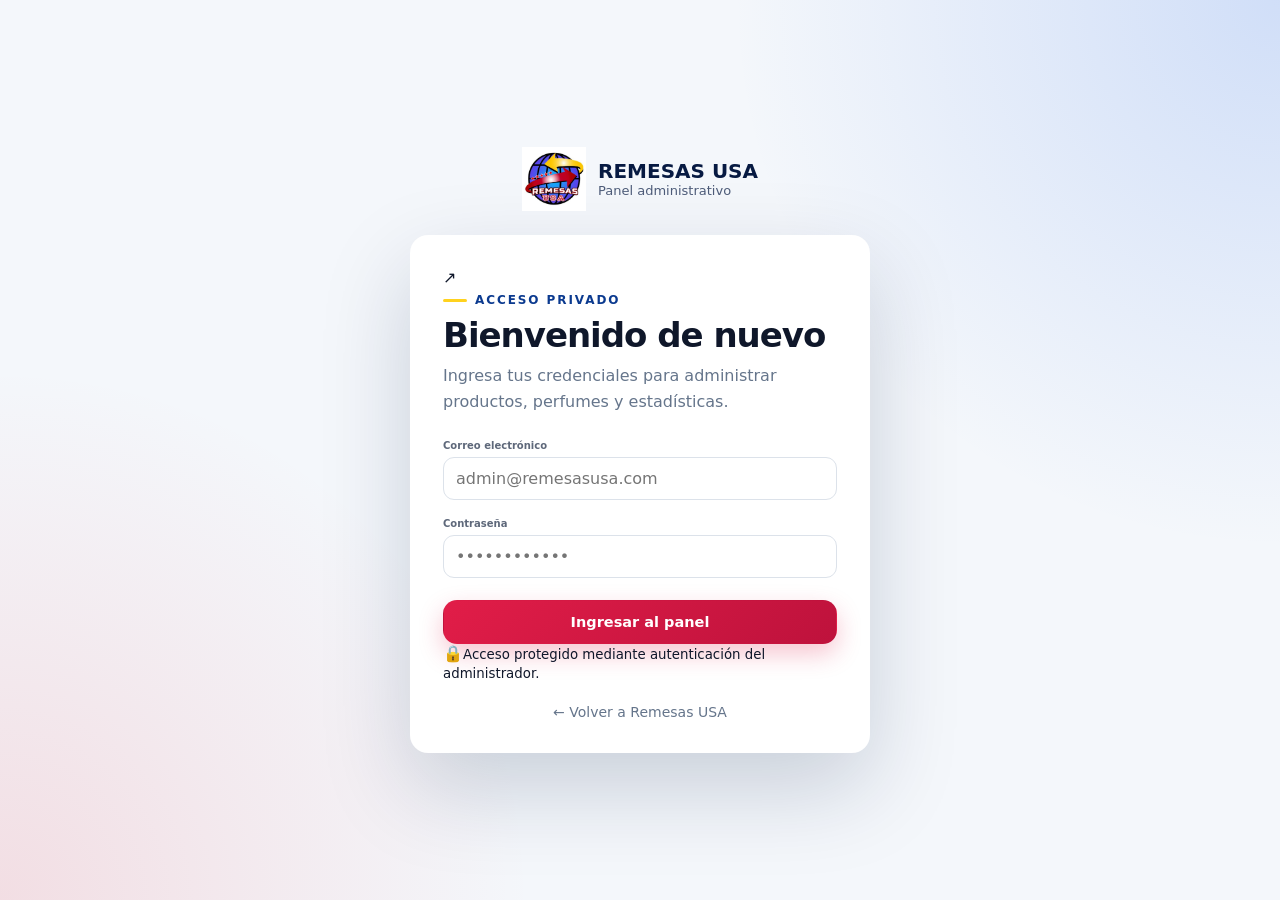
==== commit 9dd83d7b: "Implementacion de diseño responsive" ====
--- a/admin-estadisticas.html
+++ b/admin-estadisticas.html
@@ -1,6 +1,9 @@
 <!doctype html>
 <html lang="es">
-<head><meta charset="utf-8" /><meta name="viewport" content="width=device-width, initial-scale=1" /><meta name="theme-color" content="#071a42" /><title>Estadísticas | Remesas USA</title><link rel="stylesheet" href="styles.css" /></head>
+<head><meta charset="utf-8" /><meta name="viewport" content="width=device-width, initial-scale=1" /><meta name="theme-color" content="#071a42" /><title>Estadísticas | Remesas USA</title><link rel="stylesheet" href="styles.css" /></head> <link
+  rel="stylesheet"
+  href="admin-professional.css"
+/>
 <body class="admin-body" data-admin-page="analytics">
   <aside class="admin-sidebar" id="adminSidebar"><a class="admin-brand" href="index.html"><img src="assets/logo.png" alt="Remesas USA" /><div><strong>REMESAS USA</strong><span>Panel administrativo</span></div></a><nav class="admin-nav"><a class="admin-nav-item" href="admin.html"><span>▦</span><div><b>Resumen</b><small>Vista general</small></div></a><a class="admin-nav-item" href="admin-productos.html"><span>🇪🇨</span><div><b>Productos</b><small>Catálogo Ecuador</small></div></a><a class="admin-nav-item" href="admin-perfumes.html"><span>✨</span><div><b>Perfumes</b><small>Perfumería</small></div></a><a class="admin-nav-item active" href="admin-estadisticas.html"><span>↗</span><div><b>Estadísticas</b><small>Rendimiento</small></div></a></nav><div class="sidebar-bottom"><div class="demo-notice"><b>Analítica real</b><p>Las métricas provienen de eventos registrados por los visitantes del sitio.</p></div><a href="index.html" class="sidebar-link">← Ver sitio público</a></div></aside>
 
@@ -13,6 +16,6 @@
       <section class="analytics-grid analytics-grid-second"><article class="panel-card"><div class="panel-card-head"><div><small>BÚSQUEDAS</small><h3>Búsquedas más realizadas</h3></div></div><div id="categoryBars" class="category-bars"></div></article><article class="panel-card analytics-insight-card"><span class="insight-icon">💡</span><small>LECTURA RÁPIDA</small><h3 id="insightHeadline">Las estadísticas comenzarán a crecer con las visitas.</h3><p id="insightText">Los datos ayudan a decidir qué productos destacar y qué artículos generan más interés.</p><div class="insight-note">Una consulta por WhatsApp indica interés; no necesariamente representa una venta completada.</div></article></section>
     </main>
   </div>
-  <script src="config.js"></script><script src="api.js"></script><script src="admin-session.js"></script><script src="ui.js"></script><script src="admin-analytics.js"></script>
+  <script src="config.js"></script><script src="api.js"></script><script src="admin-session.js"></script><script src="ui.js"></script><script src="admin-ui.js"></script><script src="admin-analytics.js"></script>
 </body>
 </html>
--- a/styles.css
+++ b/styles.css
@@ -1,81 +1,2144 @@
-:root{
-  --navy:#071a42;--blue:#0b3a8f;--blue2:#2165d8;--red:#cf132b;--yellow:#ffd21e;
-  --ink:#14213d;--muted:#6d7890;--line:#e7eaf0;--soft:#f6f8fc;--white:#fff;
-  --green:#168a56;--orange:#d87c13;--perfume:#7a274f;--perfume2:#c98b3c;--perfumeDark:#180d18;
-  --shadow:0 20px 55px rgba(8,29,70,.10);--radius:22px;
-}
-*{box-sizing:border-box}html{scroll-behavior:smooth}body{margin:0;font-family:Inter,ui-sans-serif,system-ui,-apple-system,BlinkMacSystemFont,"Segoe UI",sans-serif;color:var(--ink);background:#fff}a{color:inherit;text-decoration:none}button,input,select,textarea{font:inherit}button{cursor:pointer}.shell{width:min(1180px,calc(100% - 40px));margin:auto}.site-body{min-height:100vh}.section{padding:86px 0}.eyebrow{display:inline-flex;align-items:center;gap:8px;font-size:12px;font-weight:800;letter-spacing:.16em;color:var(--blue);text-transform:uppercase}.eyebrow::before{content:"";width:22px;height:3px;border-radius:8px;background:var(--yellow)}.light-eyebrow{color:#fff}.light-eyebrow::before{background:var(--yellow)}.perfume-eyebrow{color:var(--perfume2)}.perfume-eyebrow::before{background:var(--perfume2)}em{font-style:normal;color:var(--red)}
-
-/* shared top + nav */
-.top-strip{background:var(--navy);color:#fff;font-size:13px}.top-strip-inner{height:38px;display:flex;align-items:center;justify-content:space-between;gap:20px}.top-strip-inner>div{display:flex;align-items:center;gap:22px}.top-strip a{opacity:.92}.top-strip .manager-link{color:var(--yellow);font-weight:800}.perfume-top-strip{background:var(--perfumeDark)}
-.site-header{height:82px;display:flex;align-items:center;background:rgba(255,255,255,.96);border-bottom:1px solid rgba(20,33,61,.08);position:sticky;top:0;z-index:40;backdrop-filter:blur(14px)}.nav-row{display:flex;align-items:center;gap:28px}.brand{display:flex;align-items:center;gap:10px;min-width:225px}.brand img{width:58px;height:58px;object-fit:contain}.brand div{display:flex;flex-direction:column}.brand strong{font-size:18px;letter-spacing:.04em}.brand span{font-size:12px;color:var(--muted)}.nav-links{margin-left:auto;display:flex;align-items:center;gap:8px}.nav-links a{padding:11px 13px;border-radius:11px;color:#4e5b72;font-size:14px;font-weight:650}.nav-links a:hover,.nav-links a.active{background:#f0f4fb;color:var(--blue)}.perfume-header .nav-links a:hover,.perfume-header .nav-links a.active{color:var(--perfume);background:#f8eff3}.mobile-toggle{display:none;border:0;background:transparent;font-size:26px}
-
-/* buttons */
-.btn{display:inline-flex;align-items:center;justify-content:center;gap:8px;border-radius:13px;padding:13px 18px;font-weight:800;border:1px solid transparent;transition:.2s ease}.btn:hover{transform:translateY(-1px)}.btn-red{background:var(--red);color:#fff;box-shadow:0 9px 24px rgba(207,19,43,.2)}.btn-light{background:#fff;border-color:#dfe4ec;color:var(--ink)}.btn-yellow{background:var(--yellow);color:var(--navy)}.btn-outline-light{border-color:rgba(255,255,255,.45);color:#fff;background:rgba(255,255,255,.07)}.btn-green{background:#118a56;color:#fff}.btn-perfume{background:linear-gradient(135deg,var(--perfume),#a2456f);color:#fff}.btn-small{padding:9px 12px;font-size:13px}
-
-/* landing hero */
-.landing-hero{position:relative;overflow:hidden;background:linear-gradient(145deg,#f8fbff 0%,#fff 56%,#fff9dd 100%);padding:86px 0 94px}.hero-glow{position:absolute;border-radius:50%;filter:blur(1px);opacity:.34}.hero-glow-one{width:360px;height:360px;background:#dce9ff;left:-150px;top:-100px}.hero-glow-two{width:320px;height:320px;background:#ffe8a6;right:-130px;bottom:-110px}.landing-hero-grid{position:relative;z-index:2;display:grid;grid-template-columns:.82fr 1.55fr;gap:54px;align-items:center}.landing-copy h1{font-size:clamp(45px,6vw,76px);line-height:.98;margin:16px 0 22px;letter-spacing:-.045em}.landing-copy p{font-size:18px;line-height:1.7;color:#5d6980;max-width:500px}.landing-trust-row{display:flex;flex-wrap:wrap;gap:10px;margin-top:26px}.landing-trust-row span{font-size:12px;font-weight:750;background:#fff;padding:9px 11px;border:1px solid #e7eaf0;border-radius:999px;box-shadow:0 8px 20px rgba(8,29,70,.05)}
-.choice-grid{display:grid;grid-template-columns:1fr 1fr;gap:22px}.choice-card{background:#fff;border:1px solid #e7eaf0;border-radius:28px;overflow:hidden;box-shadow:var(--shadow);transition:.25s ease;min-height:480px;display:flex;flex-direction:column}.choice-card:hover{transform:translateY(-7px);box-shadow:0 28px 65px rgba(8,29,70,.16)}.choice-card-art{height:220px;position:relative;overflow:hidden;background:#eaf2ff}.choice-flag{position:absolute;left:0;width:100%}.choice-flag.yellow{top:0;height:50%;background:#ffd51f}.choice-flag.blue{top:50%;height:25%;background:#1955c7}.choice-flag.red{bottom:0;height:25%;background:#d61d2e}.choice-emoji{position:absolute;inset:0;display:grid;place-items:center;font-size:88px;filter:drop-shadow(0 12px 15px rgba(0,0,0,.18))}.perfume-art{background:radial-gradient(circle at 50% 25%,#7b365c 0%,#2c1527 55%,#130a12 100%)}.perfume-bottle{position:absolute;width:96px;height:126px;border:3px solid #d7b56a;border-radius:20px 20px 28px 28px;left:50%;top:54%;transform:translate(-50%,-50%);background:linear-gradient(145deg,rgba(255,255,255,.15),rgba(255,255,255,.02));box-shadow:0 20px 40px rgba(0,0,0,.35),inset 0 0 22px rgba(255,255,255,.08)}.perfume-bottle span{position:absolute;width:44px;height:27px;left:23px;top:-26px;border:3px solid #d7b56a;border-bottom:0;border-radius:8px 8px 0 0}.sparkle{position:absolute;color:#f0c878}.s1{font-size:30px;left:18%;top:25%}.s2{font-size:20px;right:18%;top:20%}.s3{font-size:26px;right:22%;bottom:20%}.choice-card-copy{padding:28px}.choice-card-copy small{font-weight:850;letter-spacing:.13em;color:var(--blue)}.choice-perfume .choice-card-copy small{color:var(--perfume)}.choice-card-copy h2{font-size:29px;margin:8px 0 12px}.choice-card-copy p{color:var(--muted);line-height:1.6;margin:0 0 23px}.choice-link{display:flex;justify-content:space-between;align-items:center;padding-top:17px;border-top:1px solid var(--line);font-weight:850}.choice-link b{font-size:24px;color:var(--red)}.choice-perfume .choice-link b{color:var(--perfume)}
-
-/* landing sections */
-.home-benefits{background:var(--navy);color:#fff}.benefit-grid{display:grid;grid-template-columns:repeat(3,1fr)}.benefit-grid article{display:flex;gap:15px;padding:25px 26px;border-right:1px solid rgba(255,255,255,.13)}.benefit-grid article:last-child{border-right:0}.benefit-grid article>span{font-size:28px}.benefit-grid div{display:flex;flex-direction:column;gap:3px}.benefit-grid b{font-size:14px}.benefit-grid small{font-size:12px;color:#cbd5e6;line-height:1.5}
-.about-home{background:#fff}.about-grid{display:grid;grid-template-columns:.95fr 1.05fr;gap:80px;align-items:center}.about-card-visual{min-height:470px;border-radius:30px;background:linear-gradient(145deg,#f4f7fd,#e8effb);position:relative;display:grid;place-items:center;overflow:hidden}.about-card-visual::before{content:"";position:absolute;width:430px;height:430px;border-radius:50%;border:75px solid rgba(11,58,143,.08);right:-160px;top:-160px}.about-logo-wrap{width:275px;height:275px;border-radius:50%;background:#fff;display:grid;place-items:center;box-shadow:var(--shadow);position:relative;z-index:2}.about-logo-wrap img{width:245px}.about-stat{position:absolute;left:28px;bottom:28px;background:var(--navy);color:#fff;border-radius:18px;padding:16px 20px;display:flex;align-items:center;gap:10px}.about-stat b{font-size:34px;color:var(--yellow)}.about-stat span{font-size:12px;max-width:120px}.about-copy h2,.location-copy h2{font-size:clamp(36px,4vw,56px);line-height:1.05;letter-spacing:-.035em;margin:15px 0 20px}.about-copy>p,.location-copy>p{color:var(--muted);line-height:1.75;font-size:16px}.about-list{margin-top:30px;display:grid;gap:18px}.about-list>div{display:flex;gap:16px;align-items:flex-start}.about-list>div>span{min-width:42px;height:42px;border-radius:12px;background:#eef3fd;display:grid;place-items:center;font-weight:850;color:var(--blue)}.about-list p{margin:0;display:flex;flex-direction:column;gap:4px}.about-list small{color:var(--muted);line-height:1.55}
-.quick-access-section{padding-top:0}.quick-access-card{background:linear-gradient(135deg,var(--navy),#0e3b82);border-radius:28px;color:#fff;padding:42px 48px;display:flex;justify-content:space-between;align-items:center;gap:40px;box-shadow:var(--shadow)}.quick-access-card h2{font-size:34px;margin:9px 0 7px}.quick-access-card p{margin:0;color:#cbd5e6}.quick-buttons{display:flex;gap:12px;flex-wrap:wrap}
-.location-section{background:var(--soft)}.location-grid{display:grid;grid-template-columns:1fr 1fr;gap:65px;align-items:center}.location-details{display:grid;gap:13px;margin:27px 0}.location-details>div{display:flex;gap:13px;align-items:center}.location-details>div>span{width:43px;height:43px;border-radius:13px;background:#fff;display:grid;place-items:center;box-shadow:0 6px 18px rgba(8,29,70,.06);font-weight:900;color:var(--blue)}.location-details p{margin:0;display:flex;flex-direction:column}.location-details small{color:var(--muted)}.location-actions{display:flex;gap:11px;flex-wrap:wrap}.map-card{height:430px;border-radius:28px;background:#e6edf5;position:relative;overflow:hidden;box-shadow:var(--shadow)}.map-grid-lines{position:absolute;inset:0;background-image:linear-gradient(rgba(255,255,255,.35) 1px,transparent 1px),linear-gradient(90deg,rgba(255,255,255,.35) 1px,transparent 1px);background-size:46px 46px}.map-road{position:absolute;background:#fff;border:2px solid #dce2ea;border-radius:99px}.road-a{width:560px;height:54px;transform:rotate(25deg);left:-80px;top:170px}.road-b{width:520px;height:42px;transform:rotate(-28deg);left:40px;top:230px}.road-c{width:420px;height:36px;transform:rotate(79deg);left:130px;top:170px}.map-pin{position:absolute;left:55%;top:43%;width:58px;height:58px;border-radius:50% 50% 50% 0;background:var(--red);transform:rotate(-45deg);display:grid;place-items:center;box-shadow:0 12px 25px rgba(207,19,43,.3)}.map-pin span{transform:rotate(45deg);color:#fff;font-size:22px}.map-label{position:absolute;right:24px;bottom:24px;background:#fff;border-radius:16px;padding:15px 18px;display:flex;flex-direction:column;box-shadow:var(--shadow)}.map-label small{font-weight:850;color:var(--red);letter-spacing:.1em}.map-label span{font-size:12px;color:var(--muted)}
-.site-footer{background:#06152f;color:#fff;padding:45px 0 18px}.footer-grid{display:grid;grid-template-columns:2fr 1fr 1fr 1fr;gap:38px}.footer-grid>div{display:flex;flex-direction:column;gap:10px}.footer-brand img{width:100px;background:#fff;border-radius:15px;padding:5px}.footer-brand p{max-width:260px;color:#aeb9cc;line-height:1.6}.footer-grid b{margin-bottom:7px}.footer-grid a{color:#b9c3d4;font-size:14px}.footer-bottom{border-top:1px solid rgba(255,255,255,.1);margin-top:30px;padding-top:18px;color:#9aa8bd;font-size:12px}.compact-footer{padding:24px 0}.compact-footer .footer-bottom{margin:0;border:0;padding:0;text-align:center}.compact-footer a{color:#d8e0ef}
-
-/* catalog pages */
-.catalog-hero{position:relative;overflow:hidden;padding:68px 0 74px}.catalog-hero-grid{display:grid;grid-template-columns:1fr .86fr;gap:80px;align-items:center}.catalog-hero h1{font-size:clamp(46px,5.5vw,72px);line-height:.98;letter-spacing:-.045em;margin:14px 0 20px}.catalog-hero p{font-size:17px;line-height:1.7;color:#617087;max-width:610px}.back-link{display:inline-block;font-size:13px;font-weight:750;color:#67738a;margin-bottom:26px}.catalog-hero-pills{display:flex;gap:9px;flex-wrap:wrap;margin-top:26px}.catalog-hero-pills span{padding:9px 13px;border-radius:999px;background:#fff;border:1px solid #dfe6f1;font-size:12px;font-weight:750}.catalog-hero-ecuador{background:linear-gradient(135deg,#f8fbff,#eef4ff 62%,#fff8d2)}.ecuador-hero-card{height:360px;border-radius:30px;overflow:hidden;position:relative;box-shadow:var(--shadow)}.flag-layer{position:absolute;left:0;width:100%}.flag-layer.yellow{height:50%;top:0;background:#ffd21e}.flag-layer.blue{height:25%;top:50%;background:#1757c5}.flag-layer.red{height:25%;bottom:0;background:#d71a30}.hero-product-cloud{position:absolute;inset:0;display:flex;align-items:center;justify-content:center;gap:17px;flex-wrap:wrap;padding:45px}.hero-product-cloud span{width:85px;height:85px;border-radius:24px;background:rgba(255,255,255,.93);display:grid;place-items:center;font-size:42px;box-shadow:0 12px 28px rgba(0,0,0,.15)}.hero-card-caption{position:absolute;left:25px;bottom:23px;background:#fff;border-radius:15px;padding:12px 15px;display:flex;flex-direction:column;box-shadow:0 10px 24px rgba(0,0,0,.18)}.hero-card-caption small{font-weight:850;color:var(--blue);letter-spacing:.1em}
-.catalog-hero-perfume{background:radial-gradient(circle at 80% 20%,#5a2948 0%,#271322 37%,#160c15 72%);color:#fff}.catalog-hero-perfume p{color:#d6c9d1}.light-back{color:#d8cbd2}.perfume-pills span{background:rgba(255,255,255,.07);border-color:rgba(255,255,255,.17);color:#fff}.perfume-glow{position:absolute;border-radius:50%;filter:blur(50px);opacity:.28}.big-glow-a{width:300px;height:300px;background:#d59a55;right:18%;top:-80px}.big-glow-b{width:250px;height:250px;background:#8f2f65;left:-70px;bottom:-110px}.luxury-showcase{height:390px;position:relative;display:grid;place-items:center}.luxury-ring{position:absolute;border-radius:50%;border:1px solid rgba(228,193,122,.35)}.ring-one{width:330px;height:330px}.ring-two{width:250px;height:250px}.luxury-bottle{position:relative;width:156px;height:230px}.luxury-bottle .cap{width:72px;height:42px;background:linear-gradient(90deg,#b98a43,#efd391,#ad7d36);margin:auto;border-radius:8px 8px 2px 2px}.luxury-bottle .neck{width:49px;height:21px;background:#d8b26a;margin:auto}.bottle-body{height:168px;border:2px solid #d5af68;border-radius:20px 20px 37px 37px;background:linear-gradient(145deg,rgba(255,255,255,.18),rgba(255,255,255,.03));box-shadow:0 30px 55px rgba(0,0,0,.4),inset 0 0 35px rgba(255,255,255,.06);display:flex;align-items:center;justify-content:center;flex-direction:column}.bottle-body small{font-size:10px;letter-spacing:.18em;color:#d8b56d}.bottle-body b{font-family:Georgia,serif;font-size:30px;color:#fff}.bottle-body span{font-size:8px;letter-spacing:.14em;color:#c5adb9}.luxury-star{position:absolute;color:#e6c57c}.star-a{font-size:32px;left:14%;top:23%}.star-b{font-size:24px;right:17%;top:20%}.star-c{font-size:28px;right:12%;bottom:23%}
-.catalog-content{padding-top:72px}.catalog-tools-head{display:flex;align-items:end;justify-content:space-between;gap:28px;margin-bottom:26px}.catalog-tools-head h2{font-size:38px;margin:8px 0 0}.search-box{width:min(370px,100%);height:50px;border:1px solid #dfe4ec;background:#fff;border-radius:14px;display:flex;align-items:center;padding:0 15px;gap:10px;box-shadow:0 6px 18px rgba(8,29,70,.04)}.search-box span{font-size:22px;color:#748098}.search-box input{border:0;outline:0;width:100%;background:transparent}.perfume-content{background:#fbf8fa}.perfume-search{border-color:#e7d9df}.catalog-toolbar{display:flex;align-items:center;justify-content:space-between;gap:20px;margin-bottom:28px}.filters{display:flex;flex-wrap:wrap;gap:8px}.filter-btn{border:1px solid #dfe4ec;background:#fff;border-radius:999px;padding:9px 14px;font-size:12px;font-weight:800;color:#5e697e}.filter-btn.active{background:var(--blue);border-color:var(--blue);color:#fff}.perfume-filters .filter-btn.active{background:var(--perfume);border-color:var(--perfume)}.result-count{font-size:12px;color:var(--muted);font-weight:700}.product-grid{display:grid;grid-template-columns:repeat(4,1fr);gap:20px}.product-card{background:#fff;border:1px solid #e6eaf1;border-radius:20px;overflow:hidden;box-shadow:0 12px 30px rgba(8,29,70,.06);transition:.23s}.product-card:hover{transform:translateY(-4px);box-shadow:0 20px 38px rgba(8,29,70,.1)}.product-visual{height:190px;background:linear-gradient(145deg,#f8fbff,#eef3fb);display:grid;place-items:center;position:relative;overflow:hidden}.perfume-card .product-visual{background:radial-gradient(circle at 50% 20%,#f7edf2,#eadde4 70%,#dccbd4)}.product-visual img{width:100%;height:100%;object-fit:cover}.fallback-emoji{font-size:68px;filter:drop-shadow(0 10px 12px rgba(0,0,0,.13))}.featured-badge{position:absolute;left:13px;top:13px;background:var(--yellow);color:var(--navy);font-size:9px;font-weight:900;letter-spacing:.09em;padding:7px 9px;border-radius:999px}.perfume-card .featured-badge{background:#d7ad65;color:#2c1626}.stock-dot{position:absolute;right:13px;top:13px;width:12px;height:12px;border-radius:50%;border:2px solid #fff;box-shadow:0 0 0 2px rgba(0,0,0,.04)}.stock-dot.available{background:#18a568}.stock-dot.low{background:#e08a1d}.stock-dot.unavailable{background:#d84040}.product-body{padding:20px}.product-category{font-size:10px;font-weight:850;letter-spacing:.11em;text-transform:uppercase;color:var(--blue)}.perfume-card .product-category{color:var(--perfume)}.product-body h3{font-size:18px;margin:7px 0 9px;min-height:44px}.product-body>p{font-size:13px;line-height:1.55;color:var(--muted);height:61px;overflow:hidden;margin:0}.product-meta{border-top:1px solid var(--line);margin-top:17px;padding-top:15px;display:flex;align-items:end;justify-content:space-between;gap:10px}.price-wrap{display:flex;flex-direction:column}.price-wrap small{font-size:10px;color:var(--muted)}.price-wrap strong{font-size:19px}.view-product{border:0;background:transparent;color:var(--blue);font-size:12px;font-weight:850;padding:5px}.perfume-card .view-product{color:var(--perfume)}.empty-state{text-align:center;padding:70px 20px}.empty-state>div{font-size:42px}.empty-state h3{margin:10px 0 5px}.empty-state p{color:var(--muted)}.demo-note{margin-top:28px;border:1px dashed #d8c0cc;background:#fff;border-radius:15px;padding:15px 18px;display:flex;gap:11px;color:#6a5360;font-size:13px}.catalog-crosslink{padding:0 0 78px}.crosslink-card{border-radius:26px;padding:38px 42px;color:#fff;display:flex;justify-content:space-between;align-items:center;gap:35px}.crosslink-card h2{font-size:31px;margin:8px 0}.crosslink-card p{color:#d8e1f0;max-width:650px;margin:0}.perfume-crosslink{background:linear-gradient(135deg,#34192d,#7a274f)}.ecuador-crosslink{background:linear-gradient(135deg,#082d6f,#1658bd)}
-
-/* modal */
-.modal{position:fixed;inset:0;z-index:100;display:none;align-items:center;justify-content:center;padding:20px}.modal.open{display:flex}.modal-backdrop{position:absolute;inset:0;background:rgba(4,10,25,.62);backdrop-filter:blur(5px)}.product-modal-card,.modal-card,.confirm-card{position:relative;z-index:2;background:#fff;border-radius:24px;box-shadow:0 30px 90px rgba(0,0,0,.28)}.product-modal-card{width:min(850px,96vw);display:grid;grid-template-columns:.9fr 1.1fr;overflow:hidden}.modal-product-visual{min-height:430px;background:#eef3fb;display:grid;place-items:center}.modal-product-visual img{width:100%;height:100%;object-fit:cover}.modal-product-visual .fallback-emoji{font-size:100px}.perfume-modal-visual{background:radial-gradient(circle at 50% 20%,#f5e8ef,#dbc8d2)}.modal-product-copy{padding:42px}.modal-close{position:absolute;right:16px;top:13px;width:38px;height:38px;border-radius:50%;border:0;background:#fff;box-shadow:0 7px 18px rgba(0,0,0,.12);font-size:24px;z-index:3}.line-badge{display:inline-flex;padding:7px 9px;border-radius:999px;font-size:9px;font-weight:900;letter-spacing:.1em;text-transform:uppercase;margin-right:7px}.ecuador-line{background:#eaf2ff;color:var(--blue)}.perfume-line{background:#f6e9f0;color:var(--perfume)}.modal-category{font-size:11px;color:var(--muted);font-weight:800}.modal-product-copy h2{font-size:34px;margin:13px 0}.modal-product-copy>p{color:var(--muted);line-height:1.7}.modal-meta{display:grid;grid-template-columns:1fr 1fr;gap:16px;margin:28px 0}.modal-meta>div{border:1px solid var(--line);border-radius:14px;padding:13px;display:flex;flex-direction:column;gap:4px}.modal-meta small{color:var(--muted)}.modal-meta strong{font-size:22px}.stock-pill{display:inline-flex;width:max-content;padding:6px 9px;border-radius:999px;font-size:11px;font-weight:850}.stock-pill.available{background:#e5f7ee;color:#13734a}.stock-pill.low{background:#fff1dc;color:#a75d08}.stock-pill.unavailable{background:#ffe7e7;color:#a92c2c}
-
-/* admin base */
-.admin-body{margin:0;background:#f4f6fa;color:var(--ink);min-height:100vh}.admin-sidebar{position:fixed;left:0;top:0;bottom:0;width:260px;background:#071a42;color:#fff;padding:20px 16px;display:flex;flex-direction:column;z-index:80}.admin-brand{display:flex;align-items:center;gap:10px;padding:2px 5px 22px;border-bottom:1px solid rgba(255,255,255,.1)}.admin-brand img{width:52px;height:52px;object-fit:contain;background:#fff;border-radius:12px}.admin-brand div{display:flex;flex-direction:column}.admin-brand strong{font-size:15px}.admin-brand span{font-size:11px;color:#9eb0cb}.admin-nav{display:grid;gap:6px;padding-top:22px}.admin-nav-item{display:flex;align-items:center;gap:12px;padding:12px;border-radius:13px;color:#c9d4e5}.admin-nav-item>span{width:28px;font-size:18px;text-align:center}.admin-nav-item div{display:flex;flex-direction:column}.admin-nav-item b{font-size:13px}.admin-nav-item small{font-size:10px;color:#8ea0bc;margin-top:2px}.admin-nav-item:hover,.admin-nav-item.active{background:rgba(255,255,255,.1);color:#fff}.admin-nav-item.active small{color:#d8e1f0}.sidebar-bottom{margin-top:auto}.demo-notice{background:rgba(255,255,255,.07);border:1px solid rgba(255,255,255,.08);border-radius:14px;padding:14px}.demo-notice b{font-size:12px;color:var(--yellow)}.demo-notice p{font-size:11px;line-height:1.5;color:#aab9ce;margin:6px 0 0}.perfume-demo b{color:#e8c27c}.sidebar-link{display:block;margin-top:14px;font-size:11px;color:#aab9ce;padding:6px}.admin-main{margin-left:260px;min-height:100vh}.admin-topbar{height:78px;background:#fff;border-bottom:1px solid #e3e7ee;display:flex;align-items:center;justify-content:space-between;padding:0 34px;position:sticky;top:0;z-index:50}.admin-title-wrap{display:flex;align-items:center;gap:12px}.breadcrumb{font-size:9px;font-weight:850;letter-spacing:.12em;color:#8b96a9}.admin-title-wrap h1{margin:2px 0 0;font-size:20px}.sidebar-toggle{display:none;border:0;background:#eef2f8;border-radius:10px;padding:8px 10px}.admin-user{display:flex;align-items:center;gap:12px}.admin-user-copy{display:flex;flex-direction:column;text-align:right}.admin-user-copy b{font-size:12px}.admin-user-copy span{font-size:10px;color:#8d98aa}.avatar{width:38px;height:38px;border-radius:12px;background:#e9f0fe;color:var(--blue);display:grid;place-items:center;font-weight:900;font-size:12px}.perfume-avatar{background:#f7e8f0;color:var(--perfume)}.admin-content{padding:34px;max-width:1500px;margin:auto}.welcome-row,.admin-section-head{display:flex;justify-content:space-between;align-items:flex-end;gap:30px;margin-bottom:24px}.welcome-row h2,.admin-section-head h2{font-size:30px;margin:8px 0 3px}.welcome-row p,.admin-section-head p{margin:0;color:var(--muted)}.period-chip{padding:9px 12px;background:#fff;border:1px solid #e0e5ed;border-radius:999px;font-size:11px;font-weight:750;color:#657187}.stat-grid{display:grid;grid-template-columns:repeat(4,1fr);gap:16px;margin-bottom:20px}.stat-card{background:#fff;border:1px solid #e3e7ee;border-radius:18px;padding:20px;box-shadow:0 8px 24px rgba(8,29,70,.04)}.stat-card-top{display:flex;align-items:center;justify-content:space-between}.stat-label{font-size:11px;font-weight:750;color:#7d889b}.stat-icon{width:34px;height:34px;border-radius:11px;background:#edf3ff;display:grid;place-items:center;color:var(--blue)}.stat-value{font-size:31px;font-weight:850;letter-spacing:-.04em;margin:12px 0 8px}.stat-foot{display:flex;gap:5px;font-size:10px;color:#929bad}.positive{color:var(--green);font-weight:900}.admin-choice-grid{display:grid;grid-template-columns:1fr 1fr;gap:18px;margin:20px 0}.admin-choice-card{position:relative;background:#fff;border:1px solid #e3e7ee;border-radius:20px;padding:24px;display:flex;gap:18px;align-items:flex-start;box-shadow:0 8px 24px rgba(8,29,70,.04);transition:.2s}.admin-choice-card:hover{transform:translateY(-3px);box-shadow:0 14px 32px rgba(8,29,70,.09)}.admin-choice-icon{width:55px;height:55px;border-radius:16px;background:#eef4ff;display:grid;place-items:center;font-size:27px}.perfume-admin-card .admin-choice-icon{background:#f8edf3}.admin-choice-card small{font-size:9px;font-weight:850;letter-spacing:.13em;color:#7d889b}.admin-choice-card h3{margin:5px 0 8px;font-size:22px}.admin-choice-card p{margin:0 0 12px;color:var(--muted);font-size:13px}.admin-choice-card span{font-size:12px;font-weight:850;color:var(--blue)}.perfume-admin-card span{color:var(--perfume)}.admin-choice-count{position:absolute;right:20px;top:18px;font-size:24px;color:#a8b1c0}.dashboard-grid{display:grid;grid-template-columns:1.55fr .8fr;gap:18px;margin-top:18px}.dashboard-grid-bottom{grid-template-columns:.75fr 1.45fr}.panel-card{background:#fff;border:1px solid #e3e7ee;border-radius:18px;padding:20px;box-shadow:0 8px 24px rgba(8,29,70,.04)}.panel-card-head{display:flex;align-items:center;justify-content:space-between;gap:15px;margin-bottom:18px}.panel-card-head small{font-size:9px;font-weight:850;letter-spacing:.12em;color:#8b96a9}.panel-card-head h3{font-size:18px;margin:4px 0 0}.text-link{font-size:11px;font-weight:800;color:var(--blue)}.traffic-chart{height:250px;display:flex;align-items:end;gap:12px;padding-top:22px}.traffic-col{flex:1;height:100%;display:flex;flex-direction:column;align-items:center;justify-content:flex-end;gap:7px}.traffic-bar-wrap{height:185px;width:100%;display:flex;align-items:flex-end;justify-content:center}.traffic-bar{width:min(34px,70%);background:linear-gradient(180deg,#4f83e9,#2165d8);border-radius:9px 9px 3px 3px;min-height:7px}.traffic-value{font-size:9px;color:#7e8899}.traffic-col>span{font-size:10px;color:#8e98a8}.rank-list{display:grid}.rank-item{display:flex;align-items:center;gap:10px;padding:11px 0;border-bottom:1px solid #edf0f4}.rank-item:last-child{border:0}.rank-number{width:24px;height:24px;border-radius:8px;background:#eff3f9;display:grid;place-items:center;font-size:9px;font-weight:850}.rank-copy{display:flex;flex-direction:column;min-width:0;flex:1}.rank-copy b{font-size:11px;white-space:nowrap;overflow:hidden;text-overflow:ellipsis}.rank-copy small{font-size:9px;color:#939dad;margin-top:2px}.rank-value{font-size:11px;font-weight:850}.line-performance{display:grid;gap:12px}.line-stat-row{display:flex;align-items:center;justify-content:space-between;gap:10px;font-size:11px}.line-stat-row>div{display:flex;align-items:center;gap:8px}.line-dot{width:10px;height:10px;border-radius:50%}.line-dot.ecuador{background:var(--blue2)}.line-dot.perfume{background:var(--perfume)}.line-track{height:9px;border-radius:999px;background:#eef1f5;overflow:hidden}.line-fill{display:block;height:100%;border-radius:999px}.line-fill.ecuador{background:var(--blue2)}.line-fill.perfume{background:linear-gradient(90deg,var(--perfume),var(--perfume2))}.activity-list{display:grid}.activity-item{display:grid;grid-template-columns:34px 1fr auto;gap:10px;align-items:center;padding:10px 0;border-bottom:1px solid #edf0f4}.activity-item:last-child{border:0}.activity-icon{width:32px;height:32px;border-radius:10px;background:#eef4ff;display:grid;place-items:center;font-size:12px}.activity-icon.inquiry{background:#e9f8f0}.activity-icon.search{background:#fff6dd}.activity-item>div{display:flex;flex-direction:column}.activity-item b{font-size:11px}.activity-item small{font-size:9px;color:#8e98a8}.activity-time{font-size:9px;color:#9aa3b2}.settings-inline{margin-top:18px;display:flex;align-items:center;justify-content:space-between;gap:20px}.settings-inline>div{display:flex;align-items:center;gap:12px}.settings-inline>div>div{display:flex;flex-direction:column}.settings-inline small{color:var(--muted);margin-top:3px}.setting-icon{width:38px;height:38px;border-radius:12px;background:#eef3fb;display:grid;place-items:center}
-
-/* admin catalog */
-.separated-head{align-items:center}.catalog-admin-stats{display:grid;grid-template-columns:repeat(4,1fr);gap:14px;margin-bottom:18px}.mini-stat-card{background:#fff;border:1px solid #e3e7ee;border-radius:16px;padding:16px;display:flex;align-items:center;gap:12px}.mini-stat-card>span{width:40px;height:40px;border-radius:12px;background:#eef4ff;display:grid;place-items:center}.perfume-mini-stat>span{background:#f8edf3}.mini-stat-card div{display:flex;flex-direction:column}.mini-stat-card small{font-size:10px;color:#8b95a6}.mini-stat-card b{font-size:20px}.table-panel{padding:0;overflow:hidden}.product-table-toolbar{padding:17px 18px;border-bottom:1px solid #e7eaf0;display:flex;justify-content:space-between;align-items:center;gap:18px}.admin-search{height:42px;width:min(410px,100%);border:1px solid #dfe4ec;border-radius:12px;background:#fff;display:flex;align-items:center;gap:8px;padding:0 12px}.admin-search input{border:0;outline:0;width:100%;background:transparent}.toolbar-actions{display:flex;align-items:center;gap:12px}.small-muted{font-size:10px;color:#8b95a6}.table-wrap{overflow:auto}.product-table{width:100%;border-collapse:collapse;min-width:900px}.product-table th{font-size:9px;letter-spacing:.08em;color:#8792a4;text-align:left;padding:13px 15px;background:#fafbfc;border-bottom:1px solid #e7eaf0}.product-table td{padding:13px 15px;border-bottom:1px solid #edf0f4;font-size:11px;vertical-align:middle}.product-table tbody tr:hover{background:#fbfcfe}.table-product{display:flex;align-items:center;gap:10px;max-width:350px}.table-thumb{width:44px;height:44px;border-radius:12px;background:#eef4ff;display:grid;place-items:center;font-size:20px;overflow:hidden;flex:0 0 auto}.table-thumb.perfume{background:#f8edf3}.table-thumb img{width:100%;height:100%;object-fit:cover}.table-product>div:last-child{min-width:0;display:flex;flex-direction:column}.table-product b{font-size:11px}.table-product small{font-size:9px;color:#929cac;white-space:nowrap;overflow:hidden;text-overflow:ellipsis}.status-chip{display:inline-flex;padding:6px 8px;border-radius:999px;font-size:9px;font-weight:850}.status-chip.green{background:#e7f7ef;color:#15734a}.status-chip.orange{background:#fff1dc;color:#a9610d}.status-chip.red{background:#ffe8e8;color:#ad3030}.table-actions{display:flex;gap:6px}.icon-btn{width:31px;height:31px;border-radius:9px;border:1px solid #dfe4ec;background:#fff}.icon-btn:hover{background:#eef4ff}.icon-btn.delete:hover{background:#fff0f0;color:var(--red)}
-
-/* forms */
-.admin-modal{align-items:flex-start;overflow:auto;padding:40px 20px}.editor-card{width:min(760px,96vw);margin:auto}.editor-head{padding:22px 24px 16px;border-bottom:1px solid #e7eaf0;display:flex;justify-content:space-between}.editor-head small{font-size:9px;font-weight:850;letter-spacing:.1em;color:#8b95a6}.editor-head h2{margin:4px 0 0;font-size:22px}.static-close{position:static;box-shadow:none;background:#f2f4f8}.product-form{padding:22px 24px}.form-grid{display:grid;grid-template-columns:1fr 1fr;gap:15px}.form-span-2{grid-column:1/-1}.form-field{display:flex;flex-direction:column;gap:6px}.form-field>span{font-size:10px;font-weight:800;color:#5e687a}.form-field input,.form-field select,.form-field textarea{border:1px solid #dce2ea;border-radius:11px;padding:11px 12px;outline:0;background:#fff}.form-field input:focus,.form-field select:focus,.form-field textarea:focus{border-color:#8caee9;box-shadow:0 0 0 3px #edf3ff}.file-field small{font-size:9px;color:#8d97a8}.check-field{display:flex;gap:10px;align-items:flex-start;padding:12px;border:1px solid #e1e5ec;border-radius:12px}.check-field span{display:flex;flex-direction:column}.check-field b{font-size:11px}.check-field small{font-size:9px;color:#8a94a5;margin-top:3px}.editor-actions{display:flex;justify-content:flex-end;gap:10px;padding-top:20px}.confirm-card{width:min(420px,92vw);padding:28px;text-align:center}.confirm-icon{margin:auto;width:50px;height:50px;border-radius:16px;background:#fff0f0;color:var(--red);display:grid;place-items:center;font-size:24px;font-weight:900}.confirm-card h3{margin:14px 0 8px}.confirm-card p{color:var(--muted);font-size:13px}.confirm-actions{display:flex;justify-content:center;gap:9px;margin-top:18px}.toast{position:fixed;right:24px;bottom:24px;background:#10203d;color:#fff;padding:12px 16px;border-radius:12px;font-size:12px;opacity:0;transform:translateY(12px);pointer-events:none;transition:.2s;z-index:150;box-shadow:0 14px 36px rgba(0,0,0,.2)}.toast.show{opacity:1;transform:translateY(0)}
-
-/* analytics */
-.analytics-grid{display:grid;grid-template-columns:1.45fr .75fr;gap:18px;margin-top:18px}.line-overview-grid{grid-template-columns:1fr 1fr}.analytics-grid-second{grid-template-columns:1.25fr .95fr}.line-inventory{display:grid;gap:13px}.inventory-line{display:flex;gap:12px;align-items:center;padding:12px;border-radius:13px;background:#f6f8fb}.inventory-icon{width:42px;height:42px;border-radius:12px;background:#fff;display:grid;place-items:center;font-size:20px}.inventory-line div{display:flex;flex-direction:column}.inventory-line small{font-size:9px;font-weight:850;color:#8792a5}.inventory-line b{font-size:13px;margin:2px 0}.inventory-line span:last-child{font-size:9px;color:#8f99a9}.analytics-ranking{display:grid}.analytics-row{display:grid;grid-template-columns:28px minmax(180px,1fr) minmax(100px,1.2fr) 44px;gap:10px;align-items:center;padding:10px 0;border-bottom:1px solid #edf0f4}.analytics-row:last-child{border:0}.analytics-rank{width:24px;height:24px;border-radius:8px;background:#eff3f9;display:grid;place-items:center;font-size:9px;font-weight:850}.analytics-product{display:flex;flex-direction:column;min-width:0}.analytics-product b{font-size:10px;white-space:nowrap;overflow:hidden;text-overflow:ellipsis}.analytics-product small{font-size:8px;color:#909aaa}.analytics-bar-track{height:7px;border-radius:99px;background:#eef1f5;overflow:hidden}.analytics-bar{height:100%;background:var(--blue2);border-radius:99px}.analytics-bar.perfume-bar{background:var(--perfume)}.analytics-number{font-size:10px;font-weight:850;text-align:right}.category-bars{display:grid;gap:12px}.category-bar-row{display:grid;grid-template-columns:125px 1fr 45px;gap:10px;align-items:center}.category-bar-row>span{font-size:10px}.category-bar-track{height:8px;background:#eff2f5;border-radius:99px;overflow:hidden}.category-bar-fill{height:100%;border-radius:99px}.category-bar-row b{font-size:10px;text-align:right}.analytics-insight-card{background:linear-gradient(145deg,#0a285d,#0b3b8f);color:#fff}.analytics-insight-card>small{font-size:9px;font-weight:850;letter-spacing:.12em;color:#9fb7df}.analytics-insight-card h3{font-size:24px;margin:10px 0}.analytics-insight-card p{color:#cbd7ea;line-height:1.65;font-size:12px}.insight-icon{width:44px;height:44px;border-radius:14px;background:rgba(255,255,255,.1);display:grid;place-items:center;font-size:22px;margin-bottom:18px}.insight-note{margin-top:18px;border-top:1px solid rgba(255,255,255,.15);padding-top:14px;color:#9fb1ce;font-size:9px;line-height:1.5}
-
-/* responsive */
-@media(max-width:1050px){
-  .nav-links{position:absolute;right:20px;top:73px;background:#fff;border:1px solid #e4e8ee;border-radius:16px;padding:10px;box-shadow:var(--shadow);display:none;flex-direction:column;align-items:stretch;width:250px}.nav-links.open{display:flex}.mobile-toggle{display:block;margin-left:auto}.landing-hero-grid,.catalog-hero-grid,.about-grid,.location-grid{grid-template-columns:1fr}.landing-copy{text-align:center}.landing-copy p{margin-left:auto;margin-right:auto}.landing-trust-row{justify-content:center}.catalog-hero-grid{gap:38px}.catalog-hero .catalog-hero-grid>div:first-child{max-width:760px}.product-grid{grid-template-columns:repeat(3,1fr)}.footer-grid{grid-template-columns:2fr 1fr 1fr}.footer-grid>div:last-child{grid-column:2}.admin-sidebar{transform:translateX(-100%);transition:.2s}.admin-sidebar.open{transform:translateX(0)}.admin-main{margin-left:0}.sidebar-toggle{display:inline-block}.stat-grid,.catalog-admin-stats{grid-template-columns:repeat(2,1fr)}
-}
-@media(max-width:760px){
-  .shell{width:min(100% - 28px,1180px)}.top-strip-inner{height:auto;min-height:38px;padding:8px 0}.top-strip-inner>span{display:none}.brand{min-width:0}.brand img{width:48px;height:48px}.brand strong{font-size:15px}.site-header{height:70px}.choice-grid{grid-template-columns:1fr}.choice-card{min-height:0}.choice-card-art{height:180px}.landing-hero{padding:58px 0 65px}.landing-hero-grid{gap:35px}.landing-copy h1{font-size:48px}.benefit-grid{grid-template-columns:1fr}.benefit-grid article{border-right:0;border-bottom:1px solid rgba(255,255,255,.12)}.about-grid{gap:38px}.about-card-visual{min-height:360px}.about-logo-wrap{width:220px;height:220px}.about-logo-wrap img{width:190px}.quick-access-card{flex-direction:column;align-items:flex-start;padding:32px}.catalog-hero{padding:45px 0}.catalog-hero h1{font-size:48px}.ecuador-hero-card,.luxury-showcase{height:300px}.catalog-tools-head{align-items:stretch;flex-direction:column}.search-box{width:100%}.catalog-toolbar{align-items:flex-start;flex-direction:column}.product-grid{grid-template-columns:repeat(2,1fr)}.crosslink-card{flex-direction:column;align-items:flex-start}.footer-grid{grid-template-columns:1fr 1fr}.footer-brand{grid-column:1/-1}.footer-grid>div:last-child{grid-column:auto}.product-modal-card{grid-template-columns:1fr;max-height:92vh;overflow:auto}.modal-product-visual{min-height:240px}.modal-product-copy{padding:28px}.admin-topbar{padding:0 18px}.admin-user-copy{display:none}.admin-content{padding:24px 16px}.welcome-row,.admin-section-head{align-items:flex-start;flex-direction:column}.stat-grid,.catalog-admin-stats{grid-template-columns:1fr 1fr}.admin-choice-grid,.dashboard-grid,.dashboard-grid-bottom,.analytics-grid,.line-overview-grid,.analytics-grid-second{grid-template-columns:1fr}.product-table-toolbar{align-items:flex-start;flex-direction:column}.toolbar-actions{width:100%;justify-content:space-between}.form-grid{grid-template-columns:1fr}.form-span-2{grid-column:1}.settings-inline{align-items:flex-start;flex-direction:column}.traffic-chart{height:220px}.analytics-row{grid-template-columns:28px minmax(140px,1fr) 54px}.analytics-bar-track{display:none}
-}
-@media(max-width:520px){
-  .landing-copy h1,.catalog-hero h1{font-size:40px}.choice-card-copy h2{font-size:24px}.section{padding:62px 0}.product-grid{grid-template-columns:1fr}.about-card-visual{min-height:310px}.about-logo-wrap{width:185px;height:185px}.about-logo-wrap img{width:160px}.about-stat{left:16px;bottom:16px}.map-card{height:330px}.footer-grid{grid-template-columns:1fr}.quick-buttons{width:100%}.quick-buttons .btn{width:100%}.stat-grid,.catalog-admin-stats{grid-template-columns:1fr}.admin-choice-card{padding:19px}.admin-choice-count{right:14px;top:12px}.catalog-hero-pills{gap:7px}.catalog-hero-pills span{font-size:10px}.modal-meta{grid-template-columns:1fr}.category-bar-row{grid-template-columns:95px 1fr 40px}.editor-card{border-radius:18px}.admin-modal{padding:16px 10px}.product-form{padding:18px}.editor-head{padding:18px}
-}
-
-/* =========================================================
-   REMESAS USA V4 · polish, animations and live-backend UI
-   ========================================================= */
-
 :root {
+  --navy: #071a42;
+  --blue: #0b3a8f;
+  --blue2: #2165d8;
+  --red: #cf132b;
+  --yellow: #ffd21e;
+  --ink: #0f172a;
+  --muted: #64748b;
+  --line: #e2e8f0;
+  --soft: #f8fafc;
+  --white: #ffffff;
+  --green: #168a56;
+  --orange: #d87c13;
+  --perfume: #7a274f;
+  --perfume2: #d4af37;
+  --perfumeDark: #150b16;
+  --shadow: 0 20px 55px rgba(7, 26, 66, 0.10);
+  --radius: 22px;
+
+  /* Variables V5/V6 Mejoradas */
   --ru-blue: #071a42;
   --ru-blue-2: #0a2e76;
-  --ru-red: #e62838;
+  --ru-red: #e11d48;
   --ru-yellow: #f5c84b;
-  --ru-ink: #101828;
-  --ru-muted: #667085;
+  --ru-ink: #0f172a;
+  --ru-muted: #64748b;
   --ru-surface: #ffffff;
-  --ru-bg: #f6f8fc;
+  --ru-bg: #f8fafc;
   --ru-radius-xl: 28px;
-  --ru-shadow-xl: 0 30px 80px rgba(7, 26, 66, .16);
-  --ru-shadow-md: 0 18px 45px rgba(7, 26, 66, .10);
-  --ru-transition: 280ms cubic-bezier(.2,.8,.2,1);
-}
-
-html { scroll-behavior: smooth; }
-body { overflow-x: hidden; }
+  --ru-shadow-xl: 0 30px 80px rgba(7, 26, 66, 0.16);
+  --ru-shadow-md: 0 18px 45px rgba(7, 26, 66, 0.10);
+  --ru-transition: 300ms cubic-bezier(0.16, 1, 0.3, 1);
+}
+
+* {
+  box-sizing: border-box;
+}
+
+html {
+  scroll-behavior: smooth;
+}
+
+body {
+  margin: 0;
+  font-family: "Plus Jakarta Sans", Inter, ui-sans-serif, system-ui, -apple-system, BlinkMacSystemFont, "Segoe UI", sans-serif;
+  color: var(--ink);
+  background: #fff;
+  overflow-x: hidden;
+  -webkit-font-smoothing: antialiased;
+}
+
+.serif-display {
+  font-family: "Playfair Display", Georgia, serif;
+}
+
+a {
+  color: inherit;
+  text-decoration: none;
+}
+
+button, input, select, textarea {
+  font: inherit;
+}
+
+button {
+  cursor: pointer;
+}
+
+.shell {
+  width: min(1200px, calc(100% - 40px));
+  margin: auto;
+}
+
+.site-body {
+  min-height: 100vh;
+}
+
+.section {
+  padding: 88px 0;
+}
+
+.eyebrow {
+  display: inline-flex;
+  align-items: center;
+  gap: 8px;
+  font-size: 12px;
+  font-weight: 800;
+  letter-spacing: 0.16em;
+  color: var(--blue);
+  text-transform: uppercase;
+}
+
+.eyebrow::before {
+  content: "";
+  width: 24px;
+  height: 3px;
+  border-radius: 8px;
+  background: var(--yellow);
+}
+
+.light-eyebrow {
+  color: #fff;
+}
+
+.light-eyebrow::before {
+  background: var(--yellow);
+}
+
+.perfume-eyebrow {
+  color: var(--perfume2);
+}
+
+.perfume-eyebrow::before {
+  background: var(--perfume2);
+}
+
+em {
+  font-style: normal;
+  color: var(--ru-red);
+}
+
+.catalog-hero-perfume em {
+  color: var(--perfume2);
+  font-style: italic;
+}
+
+/* =========================================================
+   TOP STRIP & GLASS NAVBAR
+   ========================================================= */
+.top-strip {
+  background: var(--navy);
+  color: #fff;
+  font-size: 12.5px;
+  border-bottom: 1px solid rgba(255, 255, 255, 0.08);
+}
+
+.top-strip-inner {
+  min-height: 40px;
+  display: flex;
+  align-items: center;
+  justify-content: space-between;
+  gap: 20px;
+}
+
+.top-strip-actions {
+  display: flex;
+  align-items: center;
+  gap: 20px;
+}
+
+.top-strip a {
+  opacity: 0.9;
+  transition: opacity 0.2s;
+}
+
+.top-strip a:hover {
+  opacity: 1;
+}
+
+.top-strip .manager-link {
+  color: var(--yellow);
+  font-weight: 800;
+}
+
+.perfume-top-strip {
+  background: var(--perfumeDark);
+}
+
+.live-dot {
+  display: inline-block;
+  width: 8px;
+  height: 8px;
+  border-radius: 50%;
+  background: #22c55e;
+  margin-right: 6px;
+  box-shadow: 0 0 0 3px rgba(34, 197, 94, 0.25);
+}
+
+.live-dot.gold {
+  background: var(--perfume2);
+  box-shadow: 0 0 0 3px rgba(212, 175, 55, 0.28);
+}
+
+.site-header {
+  height: 84px;
+  display: flex;
+  align-items: center;
+  background: rgba(255, 255, 255, 0.88);
+  border-bottom: 1px solid rgba(15, 23, 42, 0.07);
+  position: sticky;
+  top: 0;
+  z-index: 40;
+  backdrop-filter: blur(16px);
+  -webkit-backdrop-filter: blur(16px);
+  transition: background var(--ru-transition), box-shadow var(--ru-transition);
+}
+
+body.scrolled .site-header {
+  background: rgba(255, 255, 255, 0.96);
+  box-shadow: 0 12px 34px rgba(7, 26, 66, 0.08);
+}
+
+.nav-row {
+  display: flex;
+  align-items: center;
+  gap: 24px;
+}
+
+.brand {
+  display: flex;
+  align-items: center;
+  gap: 12px;
+  min-width: 230px;
+}
+
+.brand img {
+  width: 56px;
+  height: 56px;
+  object-fit: contain;
+  transition: transform 0.3s ease;
+}
+
+.brand:hover img {
+  transform: scale(1.05);
+}
+
+.brand div {
+  display: flex;
+  flex-direction: column;
+}
+
+.brand strong {
+  font-size: 18px;
+  letter-spacing: 0.03em;
+  color: var(--navy);
+}
+
+.brand span {
+  font-size: 12px;
+  color: var(--muted);
+  font-weight: 500;
+}
+
+.nav-links {
+  margin-left: auto;
+  display: flex;
+  align-items: center;
+  gap: 6px;
+}
+
+.nav-links a {
+  padding: 10px 14px;
+  border-radius: 12px;
+  color: #475569;
+  font-size: 14px;
+  font-weight: 600;
+  transition: all 0.2s ease;
+}
+
+.nav-links a:hover,
+.nav-links a.active {
+  background: #eff6ff;
+  color: var(--blue);
+}
+
+.perfume-header .nav-links a:hover,
+.perfume-header .nav-links a.active {
+  color: var(--perfume);
+  background: #fdf2f8;
+}
+
+.nav-links a.nav-cta-btn {
+  background: #ecfdf5;
+  color: #047857;
+  border: 1px solid rgba(16, 185, 129, 0.25);
+  font-weight: 700;
+  margin-left: 6px;
+}
+
+.nav-links a.nav-cta-btn:hover {
+  background: #10b981;
+  color: #fff;
+}
+
+.mobile-toggle {
+  display: none;
+  border: 0;
+  background: #f1f5f9;
+  border-radius: 10px;
+  padding: 8px 12px;
+  font-size: 22px;
+}
+
+/* =========================================================
+   BOTONES
+   ========================================================= */
+.btn {
+  display: inline-flex;
+  align-items: center;
+  justify-content: center;
+  gap: 8px;
+  border-radius: 14px;
+  padding: 13px 20px;
+  font-weight: 700;
+  font-size: 14.5px;
+  border: 1px solid transparent;
+  transition: transform 0.22s ease, box-shadow 0.22s ease, background 0.22s ease;
+}
+
+.btn:hover {
+  transform: translateY(-2px);
+}
+
+.btn:active {
+  transform: translateY(0);
+}
+
+.btn-red {
+  background: linear-gradient(135deg, var(--ru-red), #be123c);
+  color: #fff;
+  box-shadow: 0 10px 25px rgba(225, 29, 72, 0.25);
+}
+
+.btn-light {
+  background: #fff;
+  border-color: #cbd5e1;
+  color: var(--ink);
+  box-shadow: 0 4px 12px rgba(15, 23, 42, 0.04);
+}
+
+.btn-light:hover {
+  border-color: #94a3b8;
+  background: #f8fafc;
+}
+
+.btn-yellow {
+  background: linear-gradient(135deg, #ffd21e, #f59e0b);
+  color: var(--navy);
+  box-shadow: 0 10px 25px rgba(245, 158, 11, 0.28);
+}
+
+.btn-outline-light {
+  border-color: rgba(255, 255, 255, 0.45);
+  color: #fff;
+  background: rgba(255, 255, 255, 0.08);
+  backdrop-filter: blur(8px);
+}
+
+.btn-outline-light:hover {
+  background: rgba(255, 255, 255, 0.18);
+}
+
+.btn-green {
+  background: linear-gradient(135deg, #10b981, #059669);
+  color: #fff;
+  box-shadow: 0 10px 24px rgba(16, 185, 129, 0.28);
+}
+
+.btn-perfume {
+  background: linear-gradient(135deg, var(--perfume), #a2456f);
+  color: #fff;
+}
+
+.btn-small {
+  padding: 9px 13px;
+  font-size: 13px;
+}
+
+.btn-glow {
+  box-shadow: 0 14px 34px rgba(225, 29, 72, 0.3);
+}
+
+.btn-glow:hover {
+  box-shadow: 0 18px 44px rgba(225, 29, 72, 0.4);
+}
+
+/* =========================================================
+   LANDING HERO
+   ========================================================= */
+.landing-hero {
+  position: relative;
+  isolation: isolate;
+  overflow: hidden;
+  background:
+    radial-gradient(circle at 12% 18%, rgba(33, 101, 216, 0.10), transparent 36%),
+    radial-gradient(circle at 88% 80%, rgba(255, 210, 30, 0.18), transparent 40%),
+    linear-gradient(145deg, #f8fbff 0%, #ffffff 55%, #fffbeb 100%);
+  padding: 84px 0 96px;
+}
+
+.hero-mesh {
+  position: absolute;
+  inset: 0;
+  z-index: -3;
+  opacity: 0.4;
+  background-image:
+    linear-gradient(rgba(11, 58, 143, 0.04) 1px, transparent 1px),
+    linear-gradient(90deg, rgba(11, 58, 143, 0.04) 1px, transparent 1px);
+  background-size: 44px 44px;
+  mask-image: linear-gradient(to bottom, #000 30%, transparent 95%);
+}
+
+.hero-glow {
+  position: absolute;
+  border-radius: 50%;
+  filter: blur(40px);
+  opacity: 0.45;
+  pointer-events: none;
+}
+
+.hero-glow-one {
+  width: 380px;
+  height: 380px;
+  background: #bfdbfe;
+  left: -140px;
+  top: -100px;
+}
+
+.hero-glow-two {
+  width: 340px;
+  height: 340px;
+  background: #fde68a;
+  right: -120px;
+  bottom: -100px;
+}
+
+.floating-orb, .catalog-orb, .login-orb {
+  position: absolute;
+  border-radius: 999px;
+  filter: blur(1px);
+  pointer-events: none;
+  animation: ruFloat 8s ease-in-out infinite;
+}
+
+.orb-a {
+  width: 120px;
+  height: 120px;
+  right: 7%;
+  top: 14%;
+  background: rgba(245, 200, 75, 0.18);
+}
+
+.orb-b {
+  width: 70px;
+  height: 70px;
+  left: 45%;
+  bottom: 12%;
+  background: rgba(230, 40, 56, 0.14);
+  animation-delay: -3s;
+}
+
+@keyframes ruFloat {
+  0%, 100% { transform: translate3d(0, 0, 0) rotate(0); }
+  50% { transform: translate3d(0, -14px, 0) rotate(5deg); }
+}
+
+.landing-hero-grid {
+  position: relative;
+  z-index: 2;
+  display: grid;
+  grid-template-columns: 1.05fr 1.15fr;
+  gap: 54px;
+  align-items: center;
+}
+
+.hero-pill-badge {
+  display: inline-flex;
+  align-items: center;
+  gap: 8px;
+  padding: 7px 14px;
+  border-radius: 999px;
+  background: rgba(11, 58, 143, 0.08);
+  border: 1px solid rgba(11, 58, 143, 0.15);
+  color: var(--blue);
+  font-size: 11.5px;
+  font-weight: 800;
+  letter-spacing: 0.1em;
+}
+
+.pulse-indicator {
+  width: 8px;
+  height: 8px;
+  border-radius: 50%;
+  background: var(--ru-red);
+  box-shadow: 0 0 0 0 rgba(225, 29, 72, 0.5);
+  animation: pulseDotRed 1.8s infinite;
+}
+
+@keyframes pulseDotRed {
+  70% { box-shadow: 0 0 0 8px rgba(225, 29, 72, 0); }
+  100% { box-shadow: 0 0 0 0 rgba(225, 29, 72, 0); }
+}
+
+.landing-copy h1 {
+  font-size: clamp(42px, 5.2vw, 68px);
+  line-height: 1.02;
+  margin: 18px 0 20px;
+  letter-spacing: -0.04em;
+  color: var(--navy);
+}
+
+.landing-copy p {
+  font-size: 17.5px;
+  line-height: 1.7;
+  color: #475569;
+  max-width: 540px;
+}
+
+.landing-actions {
+  display: flex;
+  gap: 12px;
+  flex-wrap: wrap;
+  margin: 28px 0 22px;
+}
+
+.landing-trust-row {
+  display: flex;
+  flex-wrap: wrap;
+  gap: 10px;
+  margin-top: 24px;
+}
+
+.landing-trust-row span {
+  font-size: 12px;
+  font-weight: 700;
+  background: #fff;
+  padding: 9px 13px;
+  border: 1px solid #e2e8f0;
+  border-radius: 999px;
+  box-shadow: 0 6px 18px rgba(8, 29, 70, 0.05);
+}
+
+.hero-showcase {
+  position: relative;
+  min-height: 440px;
+  perspective: 1100px;
+}
+
+.showcase-card {
+  position: absolute;
+  width: min(335px, 84%);
+  padding: 26px;
+  border-radius: 26px;
+  color: #fff;
+  box-shadow: var(--ru-shadow-xl);
+  border: 1px solid rgba(255, 255, 255, 0.22);
+  backdrop-filter: blur(14px);
+  transition: transform var(--ru-transition), box-shadow var(--ru-transition);
+}
+
+.showcase-card-top {
+  display: flex;
+  align-items: center;
+  justify-content: space-between;
+  margin-bottom: 22px;
+}
+
+.showcase-card-top span {
+  display: inline-grid;
+  place-items: center;
+  width: 54px;
+  height: 54px;
+  border-radius: 16px;
+  background: rgba(255, 255, 255, 0.16);
+  font-size: 28px;
+}
+
+.showcase-tag {
+  font-size: 10px;
+  font-weight: 800;
+  letter-spacing: 0.14em;
+  padding: 6px 10px;
+  border-radius: 999px;
+  background: rgba(255, 255, 255, 0.15);
+  color: #fff;
+}
+
+.showcase-tag.gold {
+  background: rgba(212, 175, 55, 0.25);
+  color: #fef08a;
+}
+
+.showcase-card b {
+  display: block;
+  font-size: 23px;
+  margin-bottom: 6px;
+}
+
+.showcase-card small {
+  display: block;
+  color: rgba(255, 255, 255, 0.82);
+  line-height: 1.5;
+  font-size: 13px;
+}
+
+.showcase-card-foot {
+  margin-top: 18px;
+  padding-top: 14px;
+  border-top: 1px solid rgba(255, 255, 255, 0.16);
+  display: flex;
+  justify-content: space-between;
+  align-items: center;
+  font-size: 12px;
+  font-weight: 700;
+}
+
+.showcase-card-foot i {
+  font-style: normal;
+  font-size: 16px;
+}
+
+.showcase-ecuador {
+  left: 0;
+  top: 20px;
+  background: linear-gradient(145deg, #071a42, #1d4ed8);
+  transform: rotate(-4deg);
+  animation: cardDriftA 7s ease-in-out infinite;
+}
+
+.showcase-perfume {
+  right: 0;
+  bottom: 20px;
+  background: linear-gradient(145deg, #1f0d22, #7a274f);
+  transform: rotate(4deg);
+  animation: cardDriftB 7.5s ease-in-out infinite;
+}
+
+.showcase-badge {
+  position: absolute;
+  left: 50%;
+  top: 50%;
+  transform: translate(-50%, -50%);
+  width: 118px;
+  height: 118px;
+  border-radius: 50%;
+  background: #ffffff;
+  color: var(--ru-blue);
+  display: flex;
+  flex-direction: column;
+  align-items: center;
+  justify-content: center;
+  text-align: center;
+  box-shadow: 0 20px 50px rgba(7, 26, 66, 0.25);
+  border: 5px solid #f1f5f9;
+  z-index: 4;
+}
+
+.showcase-badge strong {
+  font-size: 34px;
+  line-height: 1;
+  color: var(--ru-red);
+}
+
+.showcase-badge span {
+  font-size: 10px;
+  font-weight: 800;
+  line-height: 1.2;
+  text-transform: uppercase;
+  letter-spacing: 0.08em;
+}
+
+@keyframes cardDriftA {
+  0%, 100% { transform: rotate(-4deg) translateY(0); }
+  50% { transform: rotate(-2deg) translateY(-10px); }
+}
+
+@keyframes cardDriftB {
+  0%, 100% { transform: rotate(4deg) translateY(0); }
+  50% { transform: rotate(2deg) translateY(10px); }
+}
+
+/* =========================================================
+   CHOICE CARDS & EXPLORE SECTION
+   ========================================================= */
+.explore-section {
+  background: linear-gradient(180deg, #ffffff 0%, #f8fafc 100%);
+}
+
+.centered-heading {
+  max-width: 720px;
+  margin: 0 auto 42px;
+  text-align: center;
+}
+
+.centered-heading h2 {
+  font-size: clamp(32px, 4vw, 48px);
+  margin: 10px 0 12px;
+  letter-spacing: -0.03em;
+}
+
+.centered-heading p {
+  color: var(--ru-muted);
+  font-size: 16.5px;
+}
+
+.choice-grid {
+  display: grid;
+  grid-template-columns: 1fr 1fr;
+  gap: 28px;
+}
+
+.choice-card {
+  background: #fff;
+  border: 1px solid #e2e8f0;
+  border-radius: 28px;
+  overflow: hidden;
+  box-shadow: var(--shadow);
+  min-height: 490px;
+  display: flex;
+  flex-direction: column;
+  transform: perspective(900px) rotateX(var(--tilt-x, 0deg)) rotateY(var(--tilt-y, 0deg));
+  transition: transform 260ms ease, box-shadow 260ms ease, border-color 260ms ease;
+  position: relative;
+  isolation: isolate;
+}
+
+.choice-card::after {
+  content: "";
+  position: absolute;
+  inset: 0;
+  z-index: -1;
+  opacity: 0;
+  background: radial-gradient(circle at var(--glow-x, 50%) var(--glow-y, 50%), rgba(59, 130, 246, 0.12), transparent 40%);
+  transition: opacity 200ms ease;
+}
+
+.choice-card:hover::after {
+  opacity: 1;
+}
+
+.choice-card:hover {
+  box-shadow: var(--ru-shadow-xl);
+  border-color: rgba(33, 101, 216, 0.3);
+}
+
+.choice-perfume:hover {
+  border-color: rgba(212, 175, 55, 0.5);
+}
+
+.choice-card-art {
+  height: 225px;
+  position: relative;
+  overflow: hidden;
+  background: #eaf2ff;
+}
+
+.choice-flag {
+  position: absolute;
+  left: 0;
+  width: 100%;
+}
+
+.choice-flag.yellow { top: 0; height: 50%; background: #ffd51f; }
+.choice-flag.blue { top: 50%; height: 25%; background: #1955c7; }
+.choice-flag.red { bottom: 0; height: 25%; background: #d61d2e; }
+
+.choice-emoji {
+  position: absolute;
+  inset: 0;
+  display: grid;
+  place-items: center;
+  font-size: 86px;
+  filter: drop-shadow(0 12px 18px rgba(0, 0, 0, 0.22));
+  transition: transform 0.4s ease;
+}
+
+.choice-card:hover .choice-emoji {
+  transform: scale(1.08);
+}
+
+.choice-live-pill {
+  position: absolute;
+  right: 16px;
+  top: 16px;
+  background: rgba(7, 26, 66, 0.85);
+  color: #fff;
+  padding: 6px 12px;
+  border-radius: 999px;
+  font-size: 11px;
+  font-weight: 800;
+  backdrop-filter: blur(6px);
+}
+
+.choice-live-pill.gold {
+  background: rgba(212, 175, 55, 0.25);
+  border: 1px solid rgba(212, 175, 55, 0.5);
+  color: #fef08a;
+}
+
+.perfume-art {
+  background: radial-gradient(circle at 50% 25%, #7b365c 0%, #2c1527 55%, #130a12 100%);
+}
+
+.perfume-bottle {
+  position: absolute;
+  width: 96px;
+  height: 126px;
+  border: 3px solid #d7b56a;
+  border-radius: 20px 20px 28px 28px;
+  left: 50%;
+  top: 54%;
+  transform: translate(-50%, -50%);
+  background: linear-gradient(145deg, rgba(255, 255, 255, 0.16), rgba(255, 255, 255, 0.02));
+  box-shadow: 0 20px 40px rgba(0, 0, 0, 0.35), inset 0 0 22px rgba(255, 255, 255, 0.08);
+  transition: transform 0.4s ease;
+}
+
+.choice-card:hover .perfume-bottle {
+  transform: translate(-50%, -54%) scale(1.05);
+}
+
+.perfume-bottle span {
+  position: absolute;
+  width: 44px;
+  height: 27px;
+  left: 23px;
+  top: -26px;
+  border: 3px solid #d7b56a;
+  border-bottom: 0;
+  border-radius: 8px 8px 0 0;
+}
+
+.sparkle {
+  position: absolute;
+  color: #f0c878;
+}
+
+.s1 { font-size: 30px; left: 18%; top: 25%; }
+.s2 { font-size: 20px; right: 18%; top: 20%; }
+.s3 { font-size: 26px; right: 22%; bottom: 20%; }
+
+.choice-card-copy {
+  padding: 30px;
+  display: flex;
+  flex-direction: column;
+  flex: 1;
+}
+
+.choice-card-copy small {
+  font-weight: 800;
+  letter-spacing: 0.13em;
+  color: var(--blue);
+  font-size: 11px;
+}
+
+.choice-perfume .choice-card-copy small {
+  color: var(--perfume);
+}
+
+.choice-card-copy h2 {
+  font-size: 30px;
+  margin: 8px 0 12px;
+}
+
+.choice-card-copy p {
+  color: var(--muted);
+  line-height: 1.65;
+  margin: 0 0 18px;
+}
+
+.choice-tags {
+  display: flex;
+  flex-wrap: wrap;
+  gap: 8px;
+  margin-bottom: 24px;
+}
+
+.choice-tags span {
+  font-size: 11.5px;
+  font-weight: 700;
+  padding: 5px 11px;
+  border-radius: 999px;
+  background: #f1f5f9;
+  color: #334155;
+}
+
+.perfume-tags span {
+  background: #fdf2f8;
+  color: var(--perfume);
+}
+
+.choice-link {
+  margin-top: auto;
+  display: flex;
+  justify-content: space-between;
+  align-items: center;
+  padding-top: 18px;
+  border-top: 1px solid var(--line);
+  font-weight: 800;
+}
+
+.choice-link b {
+  font-size: 22px;
+  color: var(--ru-red);
+  transition: transform var(--ru-transition);
+}
+
+.choice-perfume .choice-link b {
+  color: var(--perfume);
+}
+
+.choice-card:hover .choice-link b {
+  transform: translateX(6px);
+}
+
+/* =========================================================
+   VITRINA DE DESTACADOS EN LANDING
+   ========================================================= */
+.featured-live-section {
+  background: #f8fafc;
+  border-top: 1px solid #e2e8f0;
+  border-bottom: 1px solid #e2e8f0;
+}
+
+.featured-live-head {
+  display: flex;
+  align-items: flex-end;
+  justify-content: space-between;
+  gap: 24px;
+  margin-bottom: 32px;
+  flex-wrap: wrap;
+}
+
+.featured-live-head h2 {
+  font-size: clamp(28px, 3.5vw, 40px);
+  margin: 8px 0 6px;
+}
+
+.featured-live-head p {
+  margin: 0;
+  color: var(--muted);
+}
+
+.featured-tabs {
+  display: inline-flex;
+  background: #e2e8f0;
+  padding: 4px;
+  border-radius: 14px;
+  gap: 4px;
+}
+
+.featured-tab {
+  border: 0;
+  background: transparent;
+  padding: 9px 16px;
+  border-radius: 10px;
+  font-size: 13px;
+  font-weight: 700;
+  color: #475569;
+  transition: all 0.2s;
+}
+
+.featured-tab.active {
+  background: #fff;
+  color: var(--navy);
+  box-shadow: 0 4px 12px rgba(15, 23, 42, 0.08);
+}
+
+/* =========================================================
+   BENEFITS, ABOUT & LOCATION
+   ========================================================= */
+.home-benefits {
+  background: var(--navy);
+  color: #fff;
+}
+
+.benefit-grid {
+  display: grid;
+  grid-template-columns: repeat(3, 1fr);
+}
+
+.benefit-grid article {
+  display: flex;
+  gap: 16px;
+  padding: 28px;
+  border-right: 1px solid rgba(255, 255, 255, 0.12);
+}
+
+.benefit-grid article:last-child {
+  border-right: 0;
+}
+
+.benefit-grid article > span {
+  font-size: 30px;
+}
+
+.benefit-grid div {
+  display: flex;
+  flex-direction: column;
+  gap: 4px;
+}
+
+.benefit-grid b {
+  font-size: 15px;
+}
+
+.benefit-grid small {
+  font-size: 13px;
+  color: #cbd5e1;
+  line-height: 1.5;
+}
+
+.about-home {
+  background: #fff;
+}
+
+.about-grid {
+  display: grid;
+  grid-template-columns: 0.95fr 1.05fr;
+  gap: 76px;
+  align-items: center;
+}
+
+.about-card-visual {
+  min-height: 470px;
+  border-radius: 30px;
+  background: linear-gradient(145deg, #f1f5f9, #e2e8f0);
+  position: relative;
+  display: grid;
+  place-items: center;
+}
+
+.about-logo-wrap {
+  width: 270px;
+  height: 270px;
+  border-radius: 50%;
+  background: #fff;
+  display: grid;
+  place-items: center;
+  box-shadow: var(--shadow);
+  position: relative;
+  z-index: 2;
+}
+
+.about-logo-wrap img {
+  width: 235px;
+}
+
+.about-float-card {
+  position: absolute;
+  display: flex;
+  gap: 10px;
+  align-items: center;
+  padding: 12px 16px;
+  border-radius: 16px;
+  background: #fff;
+  box-shadow: var(--ru-shadow-md);
+  font-size: 12px;
+  z-index: 3;
+}
+
+.about-float-card span {
+  font-size: 22px;
+}
+
+.about-float-card div {
+  display: flex;
+  flex-direction: column;
+}
+
+.about-float-card small {
+  color: var(--muted);
+  font-size: 11px;
+}
+
+.about-float-one {
+  top: 12%;
+  right: -18px;
+  animation: ruFloat 7s ease-in-out infinite;
+}
+
+.about-float-two {
+  bottom: 24%;
+  left: -18px;
+  animation: ruFloat 7s ease-in-out infinite -2s;
+}
+
+.about-stat {
+  position: absolute;
+  left: 26px;
+  bottom: 26px;
+  background: var(--navy);
+  color: #fff;
+  border-radius: 18px;
+  padding: 16px 20px;
+  display: flex;
+  align-items: center;
+  gap: 12px;
+  z-index: 3;
+}
+
+.about-stat b {
+  font-size: 30px;
+  color: var(--yellow);
+}
+
+.about-stat span {
+  font-size: 12px;
+  max-width: 165px;
+  line-height: 1.35;
+}
+
+.about-copy h2,
+.location-copy h2 {
+  font-size: clamp(34px, 4vw, 52px);
+  line-height: 1.06;
+  letter-spacing: -0.035em;
+  margin: 14px 0 18px;
+}
+
+.about-copy > p,
+.location-copy > p {
+  color: var(--muted);
+  line-height: 1.75;
+  font-size: 16px;
+}
+
+.about-list {
+  margin-top: 28px;
+  display: grid;
+  gap: 18px;
+}
+
+.about-list > div {
+  display: flex;
+  gap: 16px;
+  align-items: flex-start;
+}
+
+.about-list > div > span {
+  min-width: 42px;
+  height: 42px;
+  border-radius: 12px;
+  background: #eff6ff;
+  display: grid;
+  place-items: center;
+  font-weight: 800;
+  color: var(--blue);
+}
+
+.about-list p {
+  margin: 0;
+  display: flex;
+  flex-direction: column;
+  gap: 4px;
+}
+
+.about-list small {
+  color: var(--muted);
+  line-height: 1.55;
+}
+
+.quick-access-section {
+  padding-top: 0;
+}
+
+.quick-access-card {
+  background: linear-gradient(135deg, var(--navy), #1e3a8a);
+  border-radius: 28px;
+  color: #fff;
+  padding: 44px 48px;
+  display: flex;
+  justify-content: space-between;
+  align-items: center;
+  gap: 40px;
+  box-shadow: var(--shadow);
+  position: relative;
+  overflow: hidden;
+}
+
+.quick-access-card h2 {
+  font-size: 34px;
+  margin: 9px 0 7px;
+}
+
+.quick-access-card p {
+  margin: 0;
+  color: #cbd5e1;
+}
+
+.quick-buttons {
+  display: flex;
+  gap: 12px;
+  flex-wrap: wrap;
+}
+
+.location-section {
+  background: var(--soft);
+}
+
+.location-grid {
+  display: grid;
+  grid-template-columns: 1fr 1.05fr;
+  gap: 60px;
+  align-items: center;
+}
+
+.location-details {
+  display: grid;
+  gap: 14px;
+  margin: 26px 0;
+}
+
+.location-details > div {
+  display: flex;
+  gap: 14px;
+  align-items: center;
+}
+
+.location-details > div > span {
+  width: 44px;
+  height: 44px;
+  border-radius: 13px;
+  background: #fff;
+  display: grid;
+  place-items: center;
+  box-shadow: 0 6px 18px rgba(8, 29, 70, 0.06);
+  font-weight: 800;
+  color: var(--blue);
+}
+
+.location-details p {
+  margin: 0;
+  display: flex;
+  flex-direction: column;
+}
+
+.location-details small {
+  color: var(--muted);
+  font-size: 12px;
+}
+
+.location-actions {
+  display: flex;
+  gap: 12px;
+  flex-wrap: wrap;
+}
+
+.map-card {
+  height: 440px;
+  border-radius: 28px;
+  background: #e2e8f0;
+  position: relative;
+  overflow: hidden;
+  box-shadow: var(--shadow);
+  border: 4px solid #fff;
+}
+
+.map-iframe {
+  width: 100%;
+  height: 100%;
+  border: 0;
+  filter: saturate(1.05) contrast(1.02);
+}
+
+.map-label {
+  position: absolute;
+  right: 20px;
+  bottom: 20px;
+  background: rgba(255, 255, 255, 0.96);
+  backdrop-filter: blur(10px);
+  border-radius: 16px;
+  padding: 14px 18px;
+  display: flex;
+  flex-direction: column;
+  box-shadow: var(--shadow);
+}
+
+.map-label small {
+  font-weight: 800;
+  color: var(--ru-red);
+  letter-spacing: 0.1em;
+  font-size: 10px;
+}
+
+.map-label span {
+  font-size: 12px;
+  color: var(--muted);
+}
+
+/* =========================================================
+   CATALOG PAGES (ECUADOR & PERFUMES)
+   ========================================================= */
+.catalog-hero {
+  position: relative;
+  overflow: hidden;
+  isolation: isolate;
+  padding: 68px 0 74px;
+}
+
+.catalog-hero-grid {
+  display: grid;
+  grid-template-columns: 1.05fr 0.9fr;
+  gap: 64px;
+  align-items: center;
+}
+
+.catalog-hero h1 {
+  font-size: clamp(42px, 5vw, 66px);
+  line-height: 1.02;
+  letter-spacing: -0.04em;
+  margin: 14px 0 18px;
+}
+
+.catalog-hero p {
+  font-size: 17px;
+  line-height: 1.7;
+  color: #475569;
+  max-width: 600px;
+}
+
+.back-link {
+  display: inline-flex;
+  align-items: center;
+  gap: 6px;
+  font-size: 13px;
+  font-weight: 700;
+  color: #64748b;
+  margin-bottom: 22px;
+}
+
+.catalog-hero-pills {
+  display: flex;
+  gap: 9px;
+  flex-wrap: wrap;
+  margin-top: 24px;
+}
+
+.catalog-hero-pills span {
+  padding: 9px 14px;
+  border-radius: 999px;
+  background: #fff;
+  border: 1px solid #dbeafe;
+  font-size: 12px;
+  font-weight: 700;
+}
+
+.catalog-hero-ecuador {
+  background: linear-gradient(135deg, #f8fbff, #eef4ff 62%, #fef9c3);
+}
+
+.ecuador-hero-card {
+  height: 360px;
+  border-radius: 30px;
+  overflow: hidden;
+  position: relative;
+  box-shadow: var(--shadow);
+}
+
+.flag-layer { position: absolute; left: 0; width: 100%; }
+.flag-layer.yellow { height: 50%; top: 0; background: #ffd21e; }
+.flag-layer.blue { height: 25%; top: 50%; background: #1757c5; }
+.flag-layer.red { height: 25%; bottom: 0; background: #d71a30; }
+
+.hero-product-cloud {
+  position: absolute;
+  inset: 0;
+  display: flex;
+  align-items: center;
+  justify-content: center;
+  gap: 16px;
+  flex-wrap: wrap;
+  padding: 42px;
+}
+
+.hero-product-cloud span {
+  width: 82px;
+  height: 82px;
+  border-radius: 24px;
+  background: rgba(255, 255, 255, 0.94);
+  display: grid;
+  place-items: center;
+  font-size: 40px;
+  box-shadow: 0 12px 28px rgba(0, 0, 0, 0.16);
+  animation: ruFloat 6s ease-in-out infinite;
+}
+
+.hero-product-cloud span:nth-child(even) {
+  animation-delay: -3s;
+}
+
+.hero-card-caption {
+  position: absolute;
+  left: 24px;
+  bottom: 22px;
+  background: rgba(255, 255, 255, 0.96);
+  border-radius: 15px;
+  padding: 12px 16px;
+  display: flex;
+  flex-direction: column;
+  box-shadow: 0 10px 24px rgba(0, 0, 0, 0.18);
+}
+
+.hero-card-caption small {
+  font-weight: 800;
+  color: var(--blue);
+  letter-spacing: 0.1em;
+  font-size: 10px;
+}
+
+.catalog-hero-perfume {
+  background: radial-gradient(circle at 80% 20%, #5a2948 0%, #271322 38%, #140a13 78%);
+  color: #fff;
+}
+
+.catalog-hero-perfume p {
+  color: #e2d6dd;
+}
+
+.light-back {
+  color: #e2d6dd;
+}
+
+.perfume-pills span {
+  background: rgba(255, 255, 255, 0.08);
+  border-color: rgba(212, 175, 55, 0.3);
+  color: #fef3c7;
+}
+
+.perfume-hero-card {
+  height: 380px;
+  position: relative;
+  border-radius: 30px;
+  overflow: hidden;
+  background: radial-gradient(circle at 50% 20%, rgba(171, 84, 131, 0.42), rgba(42, 18, 44, 0.78) 48%, rgba(13, 7, 14, 0.96));
+  box-shadow: 0 32px 75px rgba(0, 0, 0, 0.35);
+  border: 1px solid rgba(230, 197, 124, 0.25);
+  display: grid;
+  place-items: center;
+}
+
+.perfume-halo {
+  position: absolute;
+  width: 260px;
+  height: 260px;
+  border-radius: 50%;
+  border: 1px solid rgba(230, 197, 124, 0.32);
+  box-shadow: 0 0 80px rgba(230, 197, 124, 0.12);
+}
+
+.hero-perfume-bottle {
+  position: relative;
+  width: 128px;
+  height: 196px;
+  border: 2px solid #d5af68;
+  border-radius: 20px 20px 35px 35px;
+  background: linear-gradient(145deg, rgba(255, 255, 255, 0.18), rgba(255, 255, 255, 0.03));
+  box-shadow: 0 26px 50px rgba(0, 0, 0, 0.4), inset 0 0 34px rgba(255, 255, 255, 0.06);
+  z-index: 2;
+}
+
+.hero-perfume-bottle::before {
+  content: "";
+  position: absolute;
+  width: 58px;
+  height: 34px;
+  left: 33px;
+  top: -35px;
+  border-radius: 7px 7px 2px 2px;
+  background: linear-gradient(90deg, #b98a43, #efd391, #ad7d36);
+}
+
+.hero-perfume-bottle span {
+  position: absolute;
+  width: 42px;
+  height: 16px;
+  left: 41px;
+  top: -16px;
+  background: #d8b26a;
+}
+
+.hero-spark {
+  position: absolute;
+  color: #e7c57d;
+  z-index: 3;
+  animation: ruFloat 6s ease-in-out infinite;
+}
+
+.hero-spark.a { font-size: 34px; left: 18%; top: 18%; }
+.hero-spark.b { font-size: 24px; right: 20%; top: 21%; animation-delay: -2s; }
+.hero-spark.c { font-size: 28px; right: 16%; bottom: 22%; animation-delay: -4s; }
+
+.perfume-caption {
+  left: 24px;
+  right: auto;
+  bottom: 22px;
+  color: var(--ink);
+}
+
+.perfume-caption small {
+  color: var(--perfume);
+}
+
+/* Herramientas de Catálogo */
+.catalog-content {
+  padding-top: 68px;
+}
+
+.catalog-tools-head {
+  display: flex;
+  align-items: flex-end;
+  justify-content: space-between;
+  gap: 24px;
+  margin-bottom: 26px;
+  flex-wrap: wrap;
+}
+
+.catalog-tools-head h2 {
+  font-size: 36px;
+  margin: 8px 0 0;
+}
+
+.catalog-subcopy {
+  color: var(--ru-muted);
+  margin: 6px 0 0;
+}
+
+.catalog-controls-right {
+  display: flex;
+  align-items: center;
+  gap: 12px;
+  flex-wrap: wrap;
+}
+
+.search-box {
+  width: min(340px, 100%);
+  height: 48px;
+  border: 1px solid #cbd5e1;
+  background: #fff;
+  border-radius: 14px;
+  display: flex;
+  align-items: center;
+  padding: 0 15px;
+  gap: 10px;
+  box-shadow: 0 4px 14px rgba(8, 29, 70, 0.04);
+  transition: border-color 0.2s, box-shadow 0.2s;
+}
+
+.search-box:focus-within {
+  border-color: var(--blue2);
+  box-shadow: 0 0 0 4px rgba(33, 101, 216, 0.1);
+}
+
+.search-box span {
+  font-size: 20px;
+  color: #64748b;
+}
+
+.search-box input {
+  border: 0;
+  outline: 0;
+  width: 100%;
+  background: transparent;
+  font-size: 14px;
+}
+
+.catalog-sort-select {
+  height: 48px;
+  border: 1px solid #cbd5e1;
+  background: #fff;
+  border-radius: 14px;
+  padding: 0 14px;
+  font-size: 13.5px;
+  font-weight: 600;
+  color: var(--ink);
+  outline: none;
+  cursor: pointer;
+}
+
+.perfume-content {
+  background: #fdfbfc;
+}
+
+.perfume-catalog .search-box:focus-within {
+  border-color: var(--perfume);
+  box-shadow: 0 0 0 4px rgba(122, 39, 79, 0.1);
+}
+
+.catalog-toolbar {
+  display: flex;
+  align-items: center;
+  justify-content: space-between;
+  gap: 20px;
+  margin-bottom: 28px;
+  flex-wrap: wrap;
+}
+
+.catalog-toolbar-meta {
+  display: flex;
+  align-items: center;
+  gap: 16px;
+}
+
+.stock-check-toggle {
+  display: inline-flex;
+  align-items: center;
+  gap: 7px;
+  font-size: 13px;
+  font-weight: 600;
+  color: #475569;
+  cursor: pointer;
+  user-select: none;
+}
+
+.filters {
+  display: flex;
+  flex-wrap: wrap;
+  gap: 8px;
+}
+
+.filter-btn {
+  border: 1px solid #cbd5e1;
+  background: #fff;
+  border-radius: 999px;
+  padding: 9px 15px;
+  font-size: 12.5px;
+  font-weight: 700;
+  color: #475569;
+  transition: all 0.2s ease;
+}
+
+.filter-btn:hover {
+  border-color: #94a3b8;
+  transform: translateY(-1px);
+}
+
+.filter-btn.active {
+  background: var(--blue);
+  border-color: var(--blue);
+  color: #fff;
+  box-shadow: 0 6px 16px rgba(11, 58, 143, 0.22);
+}
+
+.perfume-catalog .filter-btn.active {
+  background: var(--perfume);
+  border-color: var(--perfume);
+  box-shadow: 0 6px 16px rgba(122, 39, 79, 0.25);
+}
+
+.result-count {
+  font-size: 12.5px;
+  color: var(--muted);
+  font-weight: 700;
+}
+
+/* =========================================================
+   TARJETAS DE PRODUCTO Y ANIMACIÓN STAGGERED
+   ========================================================= */
+@keyframes cardEnter {
+  from {
+    opacity: 0;
+    transform: translate3d(0, 22px, 0) scale(0.98);
+  }
+  to {
+    opacity: 1;
+    transform: translate3d(0, 0, 0) scale(1);
+  }
+}
+
+.product-grid {
+  display: grid;
+  grid-template-columns: repeat(4, 1fr);
+  gap: 22px;
+}
+
+.product-card {
+  background: #fff;
+  border: 1px solid #e2e8f0;
+  border-radius: 22px;
+  overflow: hidden;
+  box-shadow: 0 10px 28px rgba(8, 29, 70, 0.05);
+  transition: transform var(--ru-transition), box-shadow var(--ru-transition), border-color var(--ru-transition);
+  cursor: pointer;
+  display: flex;
+  flex-direction: column;
+  animation: cardEnter 0.5s cubic-bezier(0.16, 1, 0.3, 1) both;
+  animation-delay: calc(var(--card-index, 0) * 45ms);
+}
+
+.product-card:hover {
+  transform: translateY(-7px);
+  box-shadow: 0 24px 52px rgba(7, 26, 66, 0.13);
+  border-color: rgba(33, 101, 216, 0.3);
+}
+
+.perfume-card:hover {
+  border-color: rgba(212, 175, 55, 0.55);
+  box-shadow: 0 24px 52px rgba(122, 39, 79, 0.14);
+}
+
+.product-visual {
+  height: 205px;
+  background: linear-gradient(145deg, #f8fbff, #eef3fb);
+  display: grid;
+  place-items: center;
+  position: relative;
+  overflow: hidden;
+}
+
+.perfume-card .product-visual {
+  background: radial-gradient(circle at 50% 20%, #fbf5f8, #f1e4ec 70%, #e5d4df);
+}
+
+.product-visual img {
+  width: 100%;
+  height: 100%;
+  object-fit: cover;
+  transition: transform 0.5s cubic-bezier(0.16, 1, 0.3, 1);
+}
+
+.product-card:hover .product-visual img {
+  transform: scale(1.06);
+}
+
+.fallback-emoji {
+  font-size: 68px;
+  filter: drop-shadow(0 10px 12px rgba(0, 0, 0, 0.13));
+}
+
+.featured-badge {
+  position: absolute;
+  left: 12px;
+  top: 12px;
+  background: var(--yellow);
+  color: var(--navy);
+  font-size: 9.5px;
+  font-weight: 800;
+  letter-spacing: 0.08em;
+  padding: 6px 10px;
+  border-radius: 999px;
+  box-shadow: 0 4px 12px rgba(0, 0, 0, 0.12);
+}
+
+.perfume-card .featured-badge {
+  background: linear-gradient(135deg, #e6c57c, #c99738);
+  color: #1f0d22;
+}
+
+.card-stock-badge {
+  position: absolute;
+  right: 12px;
+  top: 12px;
+  display: inline-flex;
+  align-items: center;
+  gap: 5px;
+  padding: 5px 10px;
+  border-radius: 999px;
+  font-size: 10px;
+  font-weight: 800;
+  background: rgba(255, 255, 255, 0.92);
+  backdrop-filter: blur(6px);
+  box-shadow: 0 4px 10px rgba(0, 0, 0, 0.08);
+}
+
+.stock-dot-inline {
+  width: 7px;
+  height: 7px;
+  border-radius: 50%;
+}
+
+.card-stock-badge.available { color: #0f766e; }
+.card-stock-badge.available .stock-dot-inline { background: #10b981; }
+.card-stock-badge.low { color: #b45309; }
+.card-stock-badge.low .stock-dot-inline { background: #f59e0b; }
+.card-stock-badge.unavailable { color: #b91c1c; }
+.card-stock-badge.unavailable .stock-dot-inline { background: #ef4444; }
+
+.product-body {
+  padding: 20px;
+  display: flex;
+  flex-direction: column;
+  flex: 1;
+}
+
+.product-topline {
+  display: flex;
+  align-items: center;
+  justify-content: space-between;
+  gap: 10px;
+}
+
+.product-category {
+  font-size: 10px;
+  font-weight: 800;
+  letter-spacing: 0.11em;
+  text-transform: uppercase;
+  color: var(--blue);
+}
+
+.perfume-card .product-category {
+  color: var(--perfume);
+}
+
+.product-brand {
+  font-size: 11px;
+  font-weight: 600;
+  color: var(--ru-muted);
+  white-space: nowrap;
+  overflow: hidden;
+  text-overflow: ellipsis;
+  max-width: 48%;
+}
+
+.product-body h3 {
+  font-size: 17.5px;
+  margin: 8px 0;
+  line-height: 1.35;
+  color: var(--ink);
+}
+
+.product-body > p {
+  font-size: 13px;
+  line-height: 1.55;
+  color: var(--muted);
+  display: -webkit-box;
+  -webkit-line-clamp: 2;
+  -webkit-box-orient: vertical;
+  overflow: hidden;
+  margin: 0 0 16px;
+}
+
+.product-meta {
+  border-top: 1px solid var(--line);
+  margin-top: auto;
+  padding-top: 14px;
+  display: flex;
+  align-items: flex-end;
+  justify-content: space-between;
+  gap: 10px;
+}
+
+.price-wrap {
+  display: flex;
+  flex-direction: column;
+}
+
+.price-wrap small {
+  font-size: 10px;
+  color: var(--muted);
+}
+
+.price-wrap strong {
+  font-size: 20px;
+  color: var(--navy);
+}
+
+.view-product {
+  border: 0;
+  background: #f1f5f9;
+  color: var(--blue);
+  font-size: 12px;
+  font-weight: 800;
+  padding: 8px 12px;
+  border-radius: 10px;
+  display: inline-flex;
+  align-items: center;
+  gap: 5px;
+  transition: background 0.2s, color 0.2s;
+}
+
+.product-card:hover .view-product {
+  background: var(--blue);
+  color: #fff;
+}
+
+.perfume-card .view-product {
+  color: var(--perfume);
+  background: #fdf2f8;
+}
+
+.perfume-card:hover .view-product {
+  background: var(--perfume);
+  color: #fff;
+}
+
+.view-product b {
+  transition: transform var(--ru-transition);
+}
+
+.product-card:hover .view-product b {
+  transform: translateX(3px);
+}
+
+/* =========================================================
+   MODAL DETALLE DE PRODUCTO
+   ========================================================= */
+.modal {
+  position: fixed;
+  inset: 0;
+  z-index: 100;
+  display: none;
+  align-items: center;
+  justify-content: center;
+  padding: 20px;
+}
+
+.modal.open {
+  display: flex;
+}
+
+.modal-backdrop {
+  position: absolute;
+  inset: 0;
+  background: rgba(7, 16, 38, 0.65);
+  backdrop-filter: blur(6px);
+  animation: fadeIn 200ms ease;
+}
+
+.product-modal-card, .modal-card, .confirm-card {
+  position: relative;
+  z-index: 2;
+  background: #fff;
+  border-radius: 26px;
+  box-shadow: 0 30px 90px rgba(0, 0, 0, 0.32);
+}
+
+.product-modal-card {
+  width: min(860px, 96vw);
+  display: grid;
+  grid-template-columns: 0.95fr 1.05fr;
+  overflow: hidden;
+  animation: modalIn 260ms cubic-bezier(0.2, 0.8, 0.2, 1);
+}
+
+@keyframes modalIn {
+  from { opacity: 0; transform: translateY(16px) scale(0.97); }
+  to { opacity: 1; transform: none; }
+}
+
+@keyframes fadeIn {
+  from { opacity: 0; }
+  to { opacity: 1; }
+}
+
+.modal-product-visual {
+  min-height: 430px;
+  background: #eef3fb;
+  display: grid;
+  place-items: center;
+}
+
+.modal-product-visual img {
+  width: 100%;
+  height: 100%;
+  object-fit: cover;
+}
+
+.modal-product-visual .fallback-emoji {
+  font-size: 100px;
+}
+
+.perfume-modal-visual {
+  background: radial-gradient(circle at 50% 20%, #f5e8ef, #dbc8d2);
+}
+
+.modal-product-copy {
+  padding: 40px;
+  display: flex;
+  flex-direction: column;
+}
+
+.modal-close {
+  position: absolute;
+  right: 16px;
+  top: 14px;
+  width: 40px;
+  height: 40px;
+  border-radius: 50%;
+  border: 0;
+  background: #fff;
+  box-shadow: 0 7px 18px rgba(0, 0, 0, 0.14);
+  font-size: 24px;
+  z-index: 3;
+}
+
+.modal-badges-row {
+  display: flex;
+  align-items: center;
+  gap: 8px;
+  flex-wrap: wrap;
+}
+
+.line-badge {
+  display: inline-flex;
+  padding: 6px 10px;
+  border-radius: 999px;
+  font-size: 10px;
+  font-weight: 800;
+  letter-spacing: 0.08em;
+  text-transform: uppercase;
+}
+
+.ecuador-line { background: #eaf2ff; color: var(--blue); }
+.perfume-line { background: #f6e9f0; color: var(--perfume); }
+
+.modal-category {
+  font-size: 12px;
+  color: var(--muted);
+  font-weight: 700;
+}
+
+.modal-product-copy h2 {
+  font-size: 30px;
+  margin: 14px 0 10px;
+}
+
+.modal-product-copy > p {
+  color: var(--muted);
+  line-height: 1.7;
+  margin: 0;
+}
+
+.modal-meta {
+  display: grid;
+  grid-template-columns: 1fr 1fr;
+  gap: 14px;
+  margin: 24px 0;
+}
+
+.modal-meta > div {
+  border: 1px solid var(--line);
+  border-radius: 14px;
+  padding: 13px;
+  display: flex;
+  flex-direction: column;
+  gap: 4px;
+}
+
+.modal-meta small { color: var(--muted); font-size: 11px; }
+.modal-meta strong { font-size: 22px; color: var(--navy); }
+
+.stock-pill {
+  display: inline-flex;
+  width: max-content;
+  padding: 6px 10px;
+  border-radius: 999px;
+  font-size: 11px;
+  font-weight: 800;
+}
+
+.stock-pill.available { background: #e5f7ee; color: #13734a; }
+.stock-pill.low { background: #fff1dc; color: #a75d08; }
+.stock-pill.unavailable { background: #ffe7e7; color: #a92c2c; }
+
+.modal-cta-row {
+  margin-top: auto;
+  display: flex;
+  gap: 10px;
+  flex-wrap: wrap;
+}
+
+.modal-cta-row .btn-green {
+  flex: 1;
+}
+
+/* =========================================================
+   BOTÓN FLOTANTE DE WHATSAPP
+   ========================================================= */
+.wa-floating-btn {
+  position: fixed;
+  right: 22px;
+  bottom: 22px;
+  z-index: 90;
+  display: inline-flex;
+  align-items: center;
+  gap: 10px;
+  background: linear-gradient(135deg, #10b981, #059669);
+  color: #fff;
+  padding: 11px 18px 11px 14px;
+  border-radius: 999px;
+  box-shadow: 0 14px 34px rgba(5, 150, 105, 0.38);
+  transition: transform 0.25s ease, box-shadow 0.25s ease;
+}
+
+.wa-floating-btn:hover {
+  transform: translateY(-3px) scale(1.02);
+  box-shadow: 0 18px 42px rgba(5, 150, 105, 0.5);
+}
+
+.wa-float-icon {
+  width: 34px;
+  height: 34px;
+  border-radius: 50%;
+  background: rgba(255, 255, 255, 0.2);
+  display: grid;
+  place-items: center;
+  font-size: 18px;
+}
+
+.wa-float-text {
+  display: flex;
+  flex-direction: column;
+  line-height: 1.15;
+}
+
+.wa-float-text small {
+  font-size: 10px;
+  opacity: 0.9;
+}
+
+.wa-float-text b {
+  font-size: 13px;
+}
+
+/* =========================================================
+   FOOTER, CROSSLINK & SKELETONS
+   ========================================================= */
+.empty-state { text-align: center; padding: 70px 20px; }
+.empty-state > div { font-size: 42px; }
+.empty-state h3 { margin: 10px 0 5px; }
+.empty-state p { color: var(--muted); }
+.backend-error { grid-column: 1 / -1; }
+
+.skeleton { position: relative; overflow: hidden; background: #e9edf5; border-radius: 10px; }
+.skeleton::after { content: ""; position: absolute; inset: 0; transform: translateX(-100%); background: linear-gradient(90deg, transparent, rgba(255,255,255,.75), transparent); animation: skeletonShine 1.25s infinite; }
+.skeleton-image { height: 205px; border-radius: 18px 18px 0 0; }
+.skeleton-line { height: 14px; margin: 12px 0; }
+.skeleton-line.short { width: 36%; }
+.skeleton-line.medium { width: 68%; }
+.skeleton-line.price { width: 28%; height: 22px; margin-top: 22px; }
+@keyframes skeletonShine { 100% { transform: translateX(100%); } }
+
+.catalog-crosslink { padding: 0 0 78px; }
+.crosslink-card { border-radius: 26px; padding: 38px 42px; color: #fff; display: flex; justify-content: space-between; align-items: center; gap: 35px; }
+.crosslink-card h2 { font-size: 31px; margin: 8px 0; }
+.crosslink-card p { color: #d8e1f0; max-width: 650px; margin: 0; }
+.perfume-crosslink { background: linear-gradient(135deg, #34192d, #7a274f); }
+.ecuador-crosslink { background: linear-gradient(135deg, #082d6f, #1658bd); }
+
+.site-footer { background: #06152f; color: #fff; padding: 52px 0 22px; }
+.footer-grid { display: grid; grid-template-columns: 2fr 1fr 1fr 1fr; gap: 38px; }
+.footer-grid > div { display: flex; flex-direction: column; gap: 10px; }
+.footer-brand img { width: 96px; background: #fff; border-radius: 15px; padding: 6px; }
+.footer-brand p { max-width: 280px; color: #aeb9cc; line-height: 1.6; font-size: 14px; }
+.footer-grid b { margin-bottom: 6px; font-size: 15px; }
+.footer-grid a { color: #b9c3d4; font-size: 14px; transition: color 0.2s; }
+.footer-grid a:hover { color: #fff; }
+.footer-bottom { border-top: 1px solid rgba(255, 255, 255, 0.1); margin-top: 34px; padding-top: 20px; color: #9aa8bd; font-size: 12.5px; }
+.compact-footer { padding: 24px 0; }
+.compact-footer .footer-bottom { margin: 0; border: 0; padding: 0; text-align: center; }
+.compact-footer a { color: #d8e0ef; }
 
 .scroll-progress {
   position: fixed;
@@ -84,266 +2147,587 @@
   width: 0;
   height: 3px;
   background: linear-gradient(90deg, var(--ru-red), var(--ru-yellow), #4e75ff);
-  box-shadow: 0 0 14px rgba(230, 40, 56, .35);
+  box-shadow: 0 0 14px rgba(230, 40, 56, 0.35);
   pointer-events: none;
-}
-
-.site-header {
-  transition: background var(--ru-transition), box-shadow var(--ru-transition), transform var(--ru-transition);
-}
-body.scrolled .site-header {
-  box-shadow: 0 14px 40px rgba(7, 26, 66, .08);
-  backdrop-filter: blur(18px);
 }
 
 .reveal-on-scroll {
   opacity: 0;
-  transform: translateY(24px) scale(.99);
-  transition: opacity 720ms cubic-bezier(.2,.75,.2,1) var(--reveal-delay, 0ms), transform 720ms cubic-bezier(.2,.75,.2,1) var(--reveal-delay, 0ms);
-}
-.reveal-on-scroll.is-visible { opacity: 1; transform: translateY(0) scale(1); }
+  transform: translateY(22px);
+  transition: opacity 650ms cubic-bezier(0.16, 1, 0.3, 1) var(--reveal-delay, 0ms), transform 650ms cubic-bezier(0.16, 1, 0.3, 1) var(--reveal-delay, 0ms);
+}
+.reveal-on-scroll.is-visible { opacity: 1; transform: translateY(0); }
 .reduce-motion .reveal-on-scroll { opacity: 1; transform: none; transition: none; }
 
-/* Public landing */
-.landing-hero { position: relative; isolation: isolate; overflow: hidden; }
-.hero-mesh {
-  position: absolute; inset: 0; z-index: -3; opacity: .34;
-  background-image:
-    linear-gradient(rgba(255,255,255,.08) 1px, transparent 1px),
-    linear-gradient(90deg, rgba(255,255,255,.08) 1px, transparent 1px);
-  background-size: 44px 44px;
-  mask-image: linear-gradient(to bottom, #000 20%, transparent 90%);
-}
-.floating-orb, .catalog-orb, .login-orb {
-  position: absolute; border-radius: 999px; filter: blur(1px); pointer-events: none;
-  animation: ruFloat 8s ease-in-out infinite;
-}
-.orb-a { width: 120px; height: 120px; right: 7%; top: 14%; background: rgba(245,200,75,.18); }
-.orb-b { width: 70px; height: 70px; left: 45%; bottom: 12%; background: rgba(230,40,56,.14); animation-delay: -3s; }
-@keyframes ruFloat { 0%,100% { transform: translate3d(0,0,0) rotate(0); } 50% { transform: translate3d(0,-16px,0) rotate(6deg); } }
-
-.landing-actions { display: flex; gap: 12px; flex-wrap: wrap; margin: 28px 0 20px; }
-.btn-glow { box-shadow: 0 14px 34px rgba(230, 40, 56, .26); }
-.btn-glow:hover { box-shadow: 0 18px 44px rgba(230, 40, 56, .36); transform: translateY(-2px); }
-
-.hero-showcase { position: relative; min-height: 430px; perspective: 1100px; }
+/* =========================================================
+   ESTILOS DEL PANEL ADMINISTRATIVO (PRESERVADOS Y PULIDOS)
+   ========================================================= */
+.admin-body{margin:0;background:#f4f6fa;color:var(--ink);min-height:100vh}.admin-sidebar{position:fixed;left:0;top:0;bottom:0;width:260px;background:#071a42;color:#fff;padding:20px 16px;display:flex;flex-direction:column;z-index:80}.admin-brand{display:flex;align-items:center;gap:10px;padding:2px 5px 22px;border-bottom:1px solid rgba(255,255,255,.1)}.admin-brand img{width:52px;height:52px;object-fit:contain;background:#fff;border-radius:12px}.admin-brand div{display:flex;flex-direction:column}.admin-brand strong{font-size:15px}.admin-brand span{font-size:11px;color:#9eb0cb}.admin-nav{display:grid;gap:6px;padding-top:22px}.admin-nav-item{display:flex;align-items:center;gap:12px;padding:12px;border-radius:13px;color:#c9d4e5}.admin-nav-item>span{width:28px;font-size:18px;text-align:center}.admin-nav-item div{display:flex;flex-direction:column}.admin-nav-item b{font-size:13px}.admin-nav-item small{font-size:10px;color:#8ea0bc;margin-top:2px}.admin-nav-item:hover,.admin-nav-item.active{background:rgba(255,255,255,.1);color:#fff}.admin-nav-item.active small{color:#d8e1f0}.sidebar-bottom{margin-top:auto}.demo-notice{background:rgba(255,255,255,.07);border:1px solid rgba(255,255,255,.08);border-radius:14px;padding:14px}.demo-notice b{font-size:12px;color:var(--yellow)}.demo-notice p{font-size:11px;line-height:1.5;color:#aab9ce;margin:6px 0 0}.perfume-demo b{color:#e8c27c}.sidebar-link{display:block;margin-top:14px;font-size:11px;color:#aab9ce;padding:6px}.admin-main{margin-left:260px;min-height:100vh}.admin-topbar{height:78px;background:#fff;border-bottom:1px solid #e3e7ee;display:flex;align-items:center;justify-content:space-between;padding:0 34px;position:sticky;top:0;z-index:50}.admin-title-wrap{display:flex;align-items:center;gap:12px}.breadcrumb{font-size:9px;font-weight:850;letter-spacing:.12em;color:#8b96a9}.admin-title-wrap h1{margin:2px 0 0;font-size:20px}.sidebar-toggle{display:none;border:0;background:#eef2f8;border-radius:10px;padding:8px 10px}.admin-user{display:flex;align-items:center;gap:12px}.admin-user-copy{display:flex;flex-direction:column;text-align:right}.admin-user-copy b{font-size:12px}.admin-user-copy span{font-size:10px;color:#8d98aa}.avatar{width:38px;height:38px;border-radius:12px;background:#e9f0fe;color:var(--blue);display:grid;place-items:center;font-weight:900;font-size:12px}.perfume-avatar{background:#f7e8f0;color:var(--perfume)}.admin-content{padding:34px;max-width:1500px;margin:auto}.welcome-row,.admin-section-head{display:flex;justify-content:space-between;align-items:flex-end;gap:30px;margin-bottom:24px}.welcome-row h2,.admin-section-head h2{font-size:30px;margin:8px 0 3px}.welcome-row p,.admin-section-head p{margin:0;color:var(--muted)}.period-chip{padding:9px 12px;background:#fff;border:1px solid #e0e5ed;border-radius:999px;font-size:11px;font-weight:750;color:#657187}.stat-grid{display:grid;grid-template-columns:repeat(4,1fr);gap:16px;margin-bottom:20px}.stat-card{background:#fff;border:1px solid #e3e7ee;border-radius:18px;padding:20px;box-shadow:0 8px 24px rgba(8,29,70,.04);position:relative;overflow:hidden;transition:transform var(--ru-transition),box-shadow var(--ru-transition)}.stat-card:hover{transform:translateY(-4px);box-shadow:var(--ru-shadow-md)}.stat-card-top{display:flex;align-items:center;justify-content:space-between}.stat-label{font-size:11px;font-weight:750;color:#7d889b}.stat-icon{width:34px;height:34px;border-radius:11px;background:#edf3ff;display:grid;place-items:center;color:var(--blue)}.stat-value{font-size:31px;font-weight:850;letter-spacing:-.04em;margin:12px 0 8px;color:var(--ru-ink)}.stat-foot{display:flex;gap:5px;font-size:10px;color:#929bad}.positive{color:var(--green);font-weight:900}.admin-choice-grid{display:grid;grid-template-columns:1fr 1fr;gap:18px;margin:20px 0}.admin-choice-card{position:relative;background:#fff;border:1px solid #e3e7ee;border-radius:20px;padding:24px;display:flex;gap:18px;align-items:flex-start;box-shadow:0 8px 24px rgba(8,29,70,.04);transition:.2s;transform:perspective(900px) rotateX(var(--tilt-x,0deg)) rotateY(var(--tilt-y,0deg));overflow:hidden;isolation:isolate}.admin-choice-card:hover{transform:translateY(-3px);box-shadow:0 14px 32px rgba(8,29,70,.09)}.admin-choice-icon{width:55px;height:55px;border-radius:16px;background:#eef4ff;display:grid;place-items:center;font-size:27px}.perfume-admin-card .admin-choice-icon{background:#f8edf3}.admin-choice-card small{font-size:9px;font-weight:850;letter-spacing:.13em;color:#7d889b}.admin-choice-card h3{margin:5px 0 8px;font-size:22px}.admin-choice-card p{margin:0 0 12px;color:var(--muted);font-size:13px}.admin-choice-card span{font-size:12px;font-weight:850;color:var(--blue)}.perfume-admin-card span{color:var(--perfume)}.admin-choice-count{position:absolute;right:20px;top:18px;font-size:24px;color:#a8b1c0}.dashboard-grid{display:grid;grid-template-columns:1.55fr .8fr;gap:18px;margin-top:18px}.dashboard-grid-bottom{grid-template-columns:.75fr 1.45fr}.panel-card{background:#fff;border:1px solid #e3e7ee;border-radius:18px;padding:20px;box-shadow:0 8px 24px rgba(8,29,70,.04)}.panel-card-head{display:flex;align-items:center;justify-content:space-between;gap:15px;margin-bottom:18px}.panel-card-head small{font-size:9px;font-weight:850;letter-spacing:.12em;color:#8b96a9}.panel-card-head h3{font-size:18px;margin:4px 0 0}.text-link{font-size:11px;font-weight:800;color:var(--blue)}.traffic-chart{height:250px;display:flex;align-items:end;gap:12px;padding-top:22px}.traffic-col{flex:1;height:100%;display:flex;flex-direction:column;align-items:center;justify-content:flex-end;gap:7px}.traffic-bar-wrap{height:185px;width:100%;display:flex;align-items:flex-end;justify-content:center}.traffic-bar{width:min(34px,70%);background:linear-gradient(180deg,#4f83e9,#2165d8);border-radius:9px 9px 3px 3px;min-height:7px}.traffic-value{font-size:9px;color:#7e8899}.traffic-col>span{font-size:10px;color:#8e98a8}.rank-list{display:grid}.rank-item{display:flex;align-items:center;gap:10px;padding:11px 0;border-bottom:1px solid #edf0f4}.rank-item:last-child{border:0}.rank-number{width:24px;height:24px;border-radius:8px;background:#eff3f9;display:grid;place-items:center;font-size:9px;font-weight:850}.rank-copy{display:flex;flex-direction:column;min-width:0;flex:1}.rank-copy b{font-size:11px;white-space:nowrap;overflow:hidden;text-overflow:ellipsis}.rank-copy small{font-size:9px;color:#939dad;margin-top:2px}.rank-value{font-size:11px;font-weight:850}.line-performance{display:grid;gap:12px}.line-stat-row{display:flex;align-items:center;justify-content:space-between;gap:10px;font-size:11px}.line-stat-row>div{display:flex;align-items:center;gap:8px}.line-dot{width:10px;height:10px;border-radius:50%}.line-dot.ecuador{background:var(--blue2)}.line-dot.perfume{background:var(--perfume)}.line-track{height:9px;border-radius:999px;background:#eef1f5;overflow:hidden}.line-fill{display:block;height:100%;border-radius:999px}.line-fill.ecuador{background:var(--blue2)}.line-fill.perfume{background:linear-gradient(90deg,var(--perfume),var(--perfume2))}.activity-list{display:grid}.activity-item{display:grid;grid-template-columns:34px 1fr auto;gap:10px;align-items:center;padding:10px 0;border-bottom:1px solid #edf0f4}.activity-item:last-child{border:0}.activity-icon{width:32px;height:32px;border-radius:10px;background:#eef4ff;display:grid;place-items:center;font-size:12px}.activity-icon.inquiry{background:#e9f8f0}.activity-icon.search{background:#fff6dd}.activity-item>div{display:flex;flex-direction:column}.activity-item b{font-size:11px}.activity-item small{font-size:9px;color:#8e98a8}.activity-time{font-size:9px;color:#9aa3b2}.settings-inline{margin-top:18px;display:flex;align-items:center;justify-content:space-between;gap:20px}.settings-inline>div{display:flex;align-items:center;gap:12px}.settings-inline>div>div{display:flex;flex-direction:column}.settings-inline small{color:var(--muted);margin-top:3px}.setting-icon{width:38px;height:38px;border-radius:12px;background:#eef3fb;display:grid;place-items:center}
+.separated-head{align-items:center}.catalog-admin-stats{display:grid;grid-template-columns:repeat(4,1fr);gap:14px;margin-bottom:18px}.mini-stat-card{background:#fff;border:1px solid #e3e7ee;border-radius:16px;padding:16px;display:flex;align-items:center;gap:12px}.mini-stat-card>span{width:40px;height:40px;border-radius:12px;background:#eef4ff;display:grid;place-items:center}.perfume-mini-stat>span{background:#f8edf3}.mini-stat-card div{display:flex;flex-direction:column}.mini-stat-card small{font-size:10px;color:#8b95a6}.mini-stat-card b{font-size:20px}.table-panel{padding:0;overflow:hidden}.product-table-toolbar{padding:17px 18px;border-bottom:1px solid #e7eaf0;display:flex;justify-content:space-between;align-items:center;gap:18px}.admin-search{height:42px;width:min(410px,100%);border:1px solid #dfe4ec;border-radius:12px;background:#fff;display:flex;align-items:center;gap:8px;padding:0 12px}.admin-search input{border:0;outline:0;width:100%;background:transparent}.toolbar-actions{display:flex;align-items:center;gap:12px}.small-muted{font-size:10px;color:#8b95a6}.table-wrap{overflow:auto}.product-table{width:100%;border-collapse:collapse;min-width:900px}.product-table th{font-size:9px;letter-spacing:.08em;color:#8792a4;text-align:left;padding:13px 15px;background:#fafbfc;border-bottom:1px solid #e7eaf0}.product-table td{padding:13px 15px;border-bottom:1px solid #edf0f4;font-size:11px;vertical-align:middle}.product-table tbody tr:hover{background:#fbfcfe}.table-product{display:flex;align-items:center;gap:10px;max-width:350px}.table-thumb{width:44px;height:44px;border-radius:12px;background:#eef4ff;display:grid;place-items:center;font-size:20px;overflow:hidden;flex:0 0 auto}.table-thumb.perfume{background:#f8edf3}.table-thumb img{width:100%;height:100%;object-fit:cover}.table-product>div:last-child{min-width:0;display:flex;flex-direction:column}.table-product b{font-size:11px}.table-product small{font-size:9px;color:#929cac;white-space:nowrap;overflow:hidden;text-overflow:ellipsis}.status-chip{display:inline-flex;padding:6px 8px;border-radius:999px;font-size:9px;font-weight:850}.status-chip.green{background:#e7f7ef;color:#15734a}.status-chip.orange{background:#fff1dc;color:#a9610d}.status-chip.red{background:#ffe8e8;color:#ad3030}.table-actions{display:flex;gap:6px}.icon-btn{width:31px;height:31px;border-radius:9px;border:1px solid #dfe4ec;background:#fff}.icon-btn:hover{background:#eef4ff}.icon-btn.delete:hover{background:#fff0f0;color:var(--red)}.icon-btn.restore{color:#277a4b}
+.admin-modal{align-items:flex-start;overflow:auto;padding:40px 20px}.editor-card{width:min(760px,96vw);margin:auto}.editor-head{padding:22px 24px 16px;border-bottom:1px solid #e7eaf0;display:flex;justify-content:space-between}.editor-head small{font-size:9px;font-weight:850;letter-spacing:.1em;color:#8b95a6}.editor-head h2{margin:4px 0 0;font-size:22px}.static-close{position:static;box-shadow:none;background:#f2f4f8}.product-form{padding:22px 24px}.form-grid{grid-template-columns:1fr 1fr;display:grid;gap:15px}.form-span-2{grid-column:1/-1}.form-field{display:flex;flex-direction:column;gap:6px}.form-field>span{font-size:10px;font-weight:800;color:#5e687a}.form-field input,.form-field select,.form-field textarea{border:1px solid #dce2ea;border-radius:11px;padding:11px 12px;outline:0;background:#fff}.form-field input:focus,.form-field select:focus,.form-field textarea:focus{border-color:#8caee9;box-shadow:0 0 0 3px #edf3ff}.file-field small{font-size:9px;color:#8d97a8}.check-field{display:flex;gap:10px;align-items:flex-start;padding:12px;border:1px solid #e1e5ec;border-radius:12px}.check-field span{display:flex;flex-direction:column}.check-field b{font-size:11px}.check-field small{font-size:9px;color:#8a94a5;margin-top:3px}.editor-actions{display:flex;justify-content:flex-end;gap:10px;padding-top:20px}.confirm-card{width:min(420px,92vw);padding:28px;text-align:center}.confirm-icon{margin:auto;width:50px;height:50px;border-radius:16px;background:#fff0f0;color:var(--red);display:grid;place-items:center;font-size:24px;font-weight:900}.confirm-card h3{margin:14px 0 8px}.confirm-card p{color:var(--muted);font-size:13px}.confirm-actions{display:flex;justify-content:center;gap:9px;margin-top:18px}.toast{position:fixed;right:24px;bottom:24px;background:#10203d;color:#fff;padding:12px 16px;border-radius:12px;font-size:12px;opacity:0;transform:translateY(12px);pointer-events:none;transition:.2s;z-index:150;box-shadow:0 14px 36px rgba(0,0,0,.2)}.toast.show{opacity:1;transform:translateY(0)}.toast[data-type="success"]{background:#176a45}.toast[data-type="error"]{background:#a71d2b}
+.analytics-grid{display:grid;grid-template-columns:1.45fr .75fr;gap:18px;margin-top:18px}.line-overview-grid{grid-template-columns:1fr 1fr}.analytics-grid-second{grid-template-columns:1.25fr .95fr}.line-inventory{display:grid;gap:13px}.inventory-line{display:flex;gap:12px;align-items:center;padding:12px;border-radius:13px;background:#f6f8fb}.inventory-icon{width:42px;height:42px;border-radius:12px;background:#fff;display:grid;place-items:center;font-size:20px}.inventory-line div{display:flex;flex-direction:column}.inventory-line small{font-size:9px;font-weight:850;color:#8792a5}.inventory-line b{font-size:13px;margin:2px 0}.inventory-line span:last-child{font-size:9px;color:#8f99a9}.analytics-ranking{display:grid}.analytics-row{display:grid;grid-template-columns:28px minmax(180px,1fr) minmax(100px,1.2fr) 44px;gap:10px;align-items:center;padding:10px 0;border-bottom:1px solid #edf0f4}.analytics-row:last-child{border:0}.analytics-rank{width:24px;height:24px;border-radius:8px;background:#eff3f9;display:grid;place-items:center;font-size:9px;font-weight:850}.analytics-product{display:flex;flex-direction:column;min-width:0}.analytics-product b{font-size:10px;white-space:nowrap;overflow:hidden;text-overflow:ellipsis}.analytics-product small{font-size:8px;color:#909aaa}.analytics-bar-track{height:7px;border-radius:99px;background:#eef1f5;overflow:hidden}.analytics-bar{height:100%;background:var(--blue2);border-radius:99px}.analytics-bar.perfume-bar{background:var(--perfume)}.analytics-number{font-size:10px;font-weight:850;text-align:right}.category-bars{display:grid;gap:12px}.category-bar-row{display:grid;grid-template-columns:125px 1fr 45px;gap:10px;align-items:center}.category-bar-row>span{font-size:10px}.category-bar-track{height:8px;background:#eff2f5;border-radius:99px;overflow:hidden}.category-bar-fill{height:100%;border-radius:99px}.category-bar-row b{font-size:10px;text-align:right}.analytics-insight-card{background:linear-gradient(145deg,#0a285d,#0b3b8f);color:#fff}.analytics-insight-card>small{font-size:9px;font-weight:850;letter-spacing:.12em;color:#9fb7df}.analytics-insight-card h3{font-size:24px;margin:10px 0}.analytics-insight-card p{color:#cbd7ea;line-height:1.65;font-size:12px}.insight-icon{width:44px;height:44px;border-radius:14px;background:rgba(255,255,255,.1);display:grid;place-items:center;font-size:22px;margin-bottom:18px}.insight-note{margin-top:18px;border-top:1px solid rgba(255,255,255,.15);padding-top:14px;color:#9fb1ce;font-size:9px;line-height:1.5}
+.admin-login-body{min-height:100vh;margin:0;background:radial-gradient(circle at top right,rgba(47,111,234,.18),transparent 35%),radial-gradient(circle at bottom left,rgba(230,40,56,.12),transparent 34%),#f4f7fb;display:grid;place-items:center;padding:24px;position:relative;overflow:hidden}.admin-login-shell{width:min(460px,100%);position:relative;z-index:1}.login-brand{display:flex;align-items:center;justify-content:center;gap:12px;margin-bottom:24px;text-decoration:none;color:#071a42}.login-brand img{width:64px;height:64px;object-fit:contain}.login-brand div{display:flex;flex-direction:column}.login-brand strong{font-size:20px}.login-brand span{font-size:13px;opacity:.7}.login-card{padding:32px;box-shadow:0 35px 90px rgba(7,26,66,.18);border:1px solid rgba(255,255,255,.75)}.login-card h1{margin:8px 0;font-size:34px;letter-spacing:-.03em}.login-card>p{margin:0 0 26px;color:#65758b;line-height:1.6}.login-card form{display:grid;gap:18px}.login-button{width:100%;justify-content:center;margin-top:4px}.login-error{margin:0;padding:12px 14px;border-radius:10px;background:#fff0f1;color:#b41325;font-size:14px}.login-back{display:block;margin-top:22px;text-align:center;text-decoration:none;color:#65758b;font-size:14px}.admin-logout-btn{border:0;background:#eef2f8;padding:9px 13px;border-radius:9px;cursor:pointer;font:inherit;font-size:12px;font-weight:750;color:#344054;display:inline-flex;align-items:center;gap:6px}.admin-logout-btn:hover{background:#e2e8f2}
+.admin-top-actions{display:flex;align-items:center;gap:14px}.system-status{display:inline-flex;align-items:center;gap:7px;padding:8px 11px;border-radius:999px;background:#eefaf3;color:#277a4b;font-size:12px;font-weight:700}.status-pulse{width:8px;height:8px;border-radius:50%;background:#2fb36f;box-shadow:0 0 0 0 rgba(47,179,111,.35);animation:pulseDot 1.8s infinite}.status-pulse.error{background:#d92d3d;box-shadow:none;animation:none}@keyframes pulseDot{70%{box-shadow:0 0 0 8px rgba(47,179,111,0)}100%{box-shadow:0 0 0 0 rgba(47,179,111,0)}}.live-notice{border-color:rgba(47,179,111,.24)!important;background:rgba(47,179,111,.07)!important}.live-chip{display:inline-flex;align-items:center;gap:8px}.admin-card-shine{position:absolute;inset:0;pointer-events:none;background:radial-gradient(circle at var(--glow-x,50%) var(--glow-y,50%),rgba(255,255,255,.22),transparent 30%);opacity:0;transition:opacity .2s}.admin-choice-card:hover .admin-card-shine{opacity:1}.blue-stat{color:#2256b7}.violet-stat{color:#7a44c4}.green-stat{color:#23805a}.gold-stat{color:#a2720a}.chart-empty{width:100%;min-height:180px;display:grid;place-items:center;color:var(--ru-muted);text-align:center;padding:20px}.admin-head-actions{display:flex;align-items:center;gap:10px;flex-wrap:wrap}.catalog-toolbar-admin{gap:10px;flex-wrap:wrap}.admin-filter-select{min-height:42px;border:1px solid #dfe5ef;background:#fff;border-radius:11px;padding:0 34px 0 12px;color:var(--ru-ink);font:inherit;font-size:13px;outline:none}.archived-row{opacity:.66;background:#fafbfc}.table-empty{min-height:170px;display:grid;place-items:center;gap:4px;color:var(--ru-muted);text-align:center}.table-empty span{font-size:28px}.table-empty b{color:var(--ru-ink)}.category-card{width:min(620px,calc(100vw - 32px));max-height:86vh;overflow:auto}.category-create-form{display:grid;grid-template-columns:1fr auto;align-items:end;gap:12px;padding:0 0 20px;border-bottom:1px solid #edf0f5}.category-manager-list{display:grid;gap:8px;padding-top:18px}.category-manager-row{display:flex;justify-content:space-between;align-items:center;gap:12px;padding:13px 14px;border:1px solid #e7ebf2;border-radius:12px;background:#fff}.category-manager-row>div:first-child{display:flex;flex-direction:column;gap:3px}.category-manager-row small{color:var(--ru-muted)}.category-manager-row.inactive{opacity:.58;background:#f8f9fb}.category-row-actions{display:flex;gap:6px}.period-switcher{display:inline-flex;padding:4px;border-radius:12px;background:#edf1f7;gap:3px}.period-switcher button{border:0;background:transparent;padding:8px 12px;border-radius:9px;cursor:pointer;font:inherit;font-size:12px;font-weight:700;color:var(--ru-muted);transition:.2s}.period-switcher button.active{background:#fff;color:var(--ru-blue);box-shadow:0 4px 12px rgba(7,26,66,.08)}
+
+/* =========================================================
+   RESPONSIVE BREAKPOINTS
+   ========================================================= */
+@media (max-width: 1050px) {
+  .nav-links {
+    position: absolute;
+    right: 20px;
+    top: 76px;
+    background: #fff;
+    border: 1px solid #e2e8f0;
+    border-radius: 18px;
+    padding: 12px;
+    box-shadow: var(--ru-shadow-xl);
+    display: none;
+    flex-direction: column;
+    align-items: stretch;
+    width: 260px;
+  }
+  .nav-links.open { display: flex; }
+  .mobile-toggle { display: block; margin-left: auto; }
+  .landing-hero-grid, .catalog-hero-grid, .about-grid, .location-grid { grid-template-columns: 1fr; }
+  .landing-copy { text-align: center; }
+  .landing-copy p { margin-left: auto; margin-right: auto; }
+  .landing-actions, .landing-trust-row { justify-content: center; }
+  .product-grid { grid-template-columns: repeat(3, 1fr); }
+  .footer-grid { grid-template-columns: 2fr 1fr 1fr; }
+  .admin-sidebar { transform: translateX(-100%); transition: 0.2s; }
+  .admin-sidebar.open { transform: translateX(0); }
+  .admin-main { margin-left: 0; }
+  .sidebar-toggle { display: inline-block; }
+  .stat-grid, .catalog-admin-stats { grid-template-columns: repeat(2, 1fr); }
+}
+
+@media (max-width: 760px) {
+  .shell { width: min(100% - 28px, 1200px); }
+  .top-strip-inner > span { display: none; }
+  .top-strip-actions { width: 100%; justify-content: space-between; }
+  .choice-grid { grid-template-columns: 1fr; }
+  .choice-card { min-height: 0; }
+  .benefit-grid { grid-template-columns: 1fr; }
+  .benefit-grid article { border-right: 0; border-bottom: 1px solid rgba(255, 255, 255, 0.12); }
+  .quick-access-card, .crosslink-card { flex-direction: column; align-items: flex-start; padding: 32px; }
+  .catalog-tools-head, .catalog-controls-right { align-items: stretch; flex-direction: column; width: 100%; }
+  .search-box, .catalog-sort-select { width: 100%; }
+  .product-grid { grid-template-columns: repeat(2, 1fr); }
+  .product-modal-card { grid-template-columns: 1fr; max-height: 92vh; overflow: auto; }
+  .modal-product-visual { min-height: 240px; }
+  .modal-product-copy { padding: 26px; }
+  .footer-grid { grid-template-columns: 1fr 1fr; }
+  .footer-brand { grid-column: 1 / -1; }
+  .admin-choice-grid, .dashboard-grid, .dashboard-grid-bottom, .analytics-grid, .line-overview-grid, .analytics-grid-second, .form-grid { grid-template-columns: 1fr; }
+}
+
+@media (max-width: 520px) {
+  .product-grid { grid-template-columns: 1fr; }
+  .footer-grid { grid-template-columns: 1fr; }
+  .wa-float-text { display: none; }
+  .wa-floating-btn { padding: 12px; border-radius: 50%; }
+}
+/* =========================================================
+   V7 · PULIDO COMERCIAL Y CONTENIDO VISUAL DINÁMICO
+   ========================================================= */
+
+/* Accesibilidad y acabado de interacción */
+a:focus-visible,
+button:focus-visible,
+input:focus-visible,
+select:focus-visible,
+[role="button"]:focus-visible {
+  outline: 3px solid rgba(33, 101, 216, 0.28);
+  outline-offset: 3px;
+}
+
+.perfume-catalog a:focus-visible,
+.perfume-catalog button:focus-visible,
+.perfume-catalog input:focus-visible,
+.perfume-catalog select:focus-visible {
+  outline-color: rgba(212, 175, 55, 0.42);
+}
+
+/* La zona pública ya no expone accesos administrativos. */
+.site-body .manager-link {
+  display: none !important;
+}
+
+/* Hero de portada alimentado por imágenes reales del catálogo */
 .showcase-card {
-  position: absolute; width: min(330px, 82%); padding: 24px; border-radius: 24px;
-  color: #fff; box-shadow: var(--ru-shadow-xl); border: 1px solid rgba(255,255,255,.18);
-  backdrop-filter: blur(14px); transition: transform var(--ru-transition);
-}
-.showcase-card span { display: inline-grid; place-items: center; width: 56px; height: 56px; border-radius: 18px; background: rgba(255,255,255,.16); font-size: 28px; margin-bottom: 30px; }
-.showcase-card b, .showcase-card small { display: block; }
-.showcase-card b { font-size: 24px; margin-bottom: 6px; }
-.showcase-card small { color: rgba(255,255,255,.78); }
-.showcase-ecuador { left: 0; top: 30px; background: linear-gradient(145deg, #0a2e76, #164ea3); transform: rotate(-5deg); animation: cardDriftA 7s ease-in-out infinite; }
-.showcase-perfume { right: 0; bottom: 28px; background: linear-gradient(145deg, #2a122c, #6c244f); transform: rotate(5deg); animation: cardDriftB 7.5s ease-in-out infinite; }
-.showcase-badge {
-  position: absolute; left: 50%; top: 48%; transform: translate(-50%,-50%); width: 122px; height: 122px;
-  border-radius: 50%; background: rgba(255,255,255,.95); color: var(--ru-blue); display: flex; align-items: center; justify-content: center; gap: 8px;
-  box-shadow: 0 18px 50px rgba(7,26,66,.24); border: 6px solid rgba(255,255,255,.35); z-index: 4;
-}
-.showcase-badge strong { font-size: 36px; line-height: 1; }
-.showcase-badge span { font-size: 11px; line-height: 1.2; text-transform: uppercase; letter-spacing: .08em; }
-@keyframes cardDriftA { 0%,100% { transform: rotate(-5deg) translateY(0); } 50% { transform: rotate(-3deg) translateY(-12px); } }
-@keyframes cardDriftB { 0%,100% { transform: rotate(5deg) translateY(0); } 50% { transform: rotate(3deg) translateY(12px); } }
-
-.explore-section { background: linear-gradient(180deg, #fff 0%, #f7f9fd 100%); }
-.centered-heading { max-width: 720px; margin: 0 auto 36px; text-align: center; }
-.centered-heading h2 { margin: 10px 0 12px; }
-.centered-heading p { color: var(--ru-muted); }
-.choice-grid-featured { gap: 28px; }
-.choice-card {
-  transform: perspective(900px) rotateX(var(--tilt-x, 0deg)) rotateY(var(--tilt-y, 0deg));
-  transition: transform 240ms ease, box-shadow 240ms ease, border-color 240ms ease;
-  overflow: hidden; isolation: isolate;
-}
-.choice-card::after {
-  content: ""; position: absolute; inset: 0; z-index: -1; opacity: 0;
-  background: radial-gradient(circle at var(--glow-x,50%) var(--glow-y,50%), rgba(255,255,255,.28), transparent 32%);
-  transition: opacity 200ms ease;
-}
-.choice-card:hover::after { opacity: 1; }
-.choice-card:hover { box-shadow: var(--ru-shadow-xl); }
-.card-glow { position: absolute; width: 170px; height: 170px; border-radius: 50%; right: -80px; top: -80px; filter: blur(4px); opacity: .18; background: currentColor; }
-.choice-link b { display: inline-block; transition: transform var(--ru-transition); }
-.choice-card:hover .choice-link b { transform: translateX(5px); }
-
-.modern-about-visual { position: relative; overflow: visible; }
-.about-float-card { position: absolute; display: flex; gap: 8px; align-items: center; padding: 10px 14px; border-radius: 14px; background: #fff; box-shadow: var(--ru-shadow-md); font-size: 12px; }
-.about-float-one { top: 12%; right: -18px; animation: ruFloat 7s ease-in-out infinite; }
-.about-float-two { bottom: 22%; left: -18px; animation: ruFloat 7s ease-in-out infinite -2s; }
-.premium-cta { position: relative; overflow: hidden; }
-.premium-cta::after { content: ""; position: absolute; width: 320px; height: 320px; border-radius: 50%; background: rgba(255,255,255,.08); right: -100px; top: -150px; }
-.modern-map-card { overflow: hidden; }
-.map-ripple { position: absolute; border-radius: 50%; border: 1px solid rgba(230,40,56,.35); left: 50%; top: 50%; transform: translate(-50%,-50%); animation: mapRipple 2.8s ease-out infinite; }
-.ripple-one { width: 70px; height: 70px; }.ripple-two { width: 70px; height: 70px; animation-delay: 1.4s; }
-@keyframes mapRipple { 0% { opacity: .75; transform: translate(-50%,-50%) scale(.4); } 100% { opacity: 0; transform: translate(-50%,-50%) scale(3); } }
-
-/* Catalog pages */
-.catalog-hero { position: relative; overflow: hidden; isolation: isolate; }
-.catalog-orb-one { width: 150px; height: 150px; right: 8%; top: 8%; background: rgba(255,255,255,.08); z-index: -1; }
-.catalog-orb-two { width: 90px; height: 90px; left: 45%; bottom: 5%; background: rgba(245,200,75,.10); z-index: -1; animation-delay: -2s; }
-.catalog-subcopy { color: var(--ru-muted); margin-top: 5px; }
-.product-card { transition: transform var(--ru-transition), box-shadow var(--ru-transition), border-color var(--ru-transition); }
-.product-card:hover { transform: translateY(-8px); box-shadow: 0 24px 60px rgba(7,26,66,.14); }
-.product-card .product-visual img { transition: transform 420ms cubic-bezier(.2,.75,.2,1); }
-.product-card:hover .product-visual img { transform: scale(1.055); }
-.product-topline { display: flex; align-items: center; justify-content: space-between; gap: 10px; }
-.product-brand { font-size: 11px; color: var(--ru-muted); white-space: nowrap; overflow: hidden; text-overflow: ellipsis; max-width: 44%; }
-.view-product { display: inline-flex; align-items: center; gap: 5px; }
-.view-product b { transition: transform var(--ru-transition); }.view-product:hover b { transform: translateX(4px); }
-
-.skeleton { position: relative; overflow: hidden; background: #e9edf5; border-radius: 10px; }
-.skeleton::after { content: ""; position: absolute; inset: 0; transform: translateX(-100%); background: linear-gradient(90deg, transparent, rgba(255,255,255,.75), transparent); animation: skeletonShine 1.25s infinite; }
-.skeleton-image { height: 230px; border-radius: 18px 18px 0 0; }
-.skeleton-line { height: 14px; margin: 12px 0; }.skeleton-line.short { width: 36%; }.skeleton-line.medium { width: 68%; }.skeleton-line.price { width: 28%; height: 22px; margin-top: 22px; }
-@keyframes skeletonShine { 100% { transform: translateX(100%); } }
-.backend-error { grid-column: 1 / -1; }
-
-.product-modal-card { animation: modalIn 260ms cubic-bezier(.2,.8,.2,1); }
-@keyframes modalIn { from { opacity: 0; transform: translateY(16px) scale(.97); } to { opacity: 1; transform: none; } }
-.modal-backdrop { animation: fadeIn 200ms ease; }
-@keyframes fadeIn { from { opacity: 0; } to { opacity: 1; } }
-
-/* Login */
-.admin-login-body { position: relative; overflow: hidden; }
-.login-orb { z-index: 0; filter: blur(3px); }
-.login-orb-a { width: 300px; height: 300px; left: -100px; top: -100px; background: rgba(59,91,219,.16); }
-.login-orb-b { width: 260px; height: 260px; right: -80px; bottom: -100px; background: rgba(230,40,56,.12); animation-delay: -3s; }
-.admin-login-shell { position: relative; z-index: 1; }
-.login-card { box-shadow: 0 35px 90px rgba(7,26,66,.18); border: 1px solid rgba(255,255,255,.75); }
-.login-icon { width: 54px; height: 54px; display: grid; place-items: center; border-radius: 16px; background: linear-gradient(135deg, #eef3ff, #fff0f1); color: var(--ru-blue); font-size: 22px; margin-bottom: 18px; }
-.login-security { display: flex; align-items: center; gap: 10px; margin-top: 16px; padding: 12px; border-radius: 12px; background: #f7f9fc; color: var(--ru-muted); }
-.shake { animation: shake .38s ease; }
-@keyframes shake { 20% { transform: translateX(-6px); } 40% { transform: translateX(5px); } 60% { transform: translateX(-3px); } 80% { transform: translateX(2px); } }
-.button-spinner { width: 14px; height: 14px; border-radius: 50%; border: 2px solid rgba(255,255,255,.35); border-top-color: #fff; display: inline-block; vertical-align: -2px; margin-right: 7px; animation: spin .7s linear infinite; }
-@keyframes spin { to { transform: rotate(360deg); } }
-
-/* Admin polish */
-.admin-top-actions { display: flex; align-items: center; gap: 14px; }
-.system-status { display: inline-flex; align-items: center; gap: 7px; padding: 8px 11px; border-radius: 999px; background: #eefaf3; color: #277a4b; font-size: 12px; font-weight: 700; }
-.status-pulse { width: 8px; height: 8px; border-radius: 50%; background: #2fb36f; box-shadow: 0 0 0 0 rgba(47,179,111,.35); animation: pulseDot 1.8s infinite; }
-.status-pulse.error { background: #d92d3d; box-shadow: none; animation: none; }
-@keyframes pulseDot { 70% { box-shadow: 0 0 0 8px rgba(47,179,111,0); } 100% { box-shadow: 0 0 0 0 rgba(47,179,111,0); } }
-.live-notice { border-color: rgba(47,179,111,.24) !important; background: rgba(47,179,111,.07) !important; }
-.live-chip { display: inline-flex; align-items: center; gap: 8px; }
-.admin-choice-card { transform: perspective(900px) rotateX(var(--tilt-x, 0deg)) rotateY(var(--tilt-y, 0deg)); overflow: hidden; isolation: isolate; }
-.admin-card-shine { position: absolute; inset: 0; pointer-events: none; background: radial-gradient(circle at var(--glow-x,50%) var(--glow-y,50%), rgba(255,255,255,.22), transparent 30%); opacity: 0; transition: opacity .2s; }
-.admin-choice-card:hover .admin-card-shine { opacity: 1; }
-.stat-card { position: relative; overflow: hidden; transition: transform var(--ru-transition), box-shadow var(--ru-transition); }
-.stat-card:hover { transform: translateY(-4px); box-shadow: var(--ru-shadow-md); }
-.stat-card::after { content: ""; position: absolute; width: 80px; height: 80px; right: -26px; bottom: -32px; border-radius: 50%; opacity: .1; background: currentColor; }
-.blue-stat { color: #2256b7; }.violet-stat { color: #7a44c4; }.green-stat { color: #23805a; }.gold-stat { color: #a2720a; }
-.stat-card .stat-label, .stat-card .stat-foot { color: var(--ru-muted); }
-.stat-card .stat-value { color: var(--ru-ink); }
-.chart-empty { width: 100%; min-height: 180px; display: grid; place-items: center; color: var(--ru-muted); text-align: center; padding: 20px; }
-.admin-logout-btn { display: inline-flex; align-items: center; gap: 6px; }
-
-.admin-head-actions { display: flex; align-items: center; gap: 10px; flex-wrap: wrap; }
-.catalog-toolbar-admin { gap: 10px; flex-wrap: wrap; }
-.admin-filter-select { min-height: 42px; border: 1px solid #dfe5ef; background: #fff; border-radius: 11px; padding: 0 34px 0 12px; color: var(--ru-ink); font: inherit; font-size: 13px; outline: none; transition: border-color .2s, box-shadow .2s; }
-.admin-filter-select:focus { border-color: #4a70c8; box-shadow: 0 0 0 4px rgba(74,112,200,.10); }
-.archived-row { opacity: .66; background: #fafbfc; }
-.table-empty { min-height: 170px; display: grid; place-items: center; gap: 4px; color: var(--ru-muted); text-align: center; }
-.table-empty span { font-size: 28px; }.table-empty b { color: var(--ru-ink); }
-.icon-btn.restore { color: #277a4b; }
-
-.category-card { width: min(620px, calc(100vw - 32px)); max-height: 86vh; overflow: auto; }
-.category-create-form { display: grid; grid-template-columns: 1fr auto; align-items: end; gap: 12px; padding: 0 0 20px; border-bottom: 1px solid #edf0f5; }
-.category-manager-list { display: grid; gap: 8px; padding-top: 18px; }
-.category-manager-row { display: flex; justify-content: space-between; align-items: center; gap: 12px; padding: 13px 14px; border: 1px solid #e7ebf2; border-radius: 12px; background: #fff; }
-.category-manager-row > div:first-child { display: flex; flex-direction: column; gap: 3px; }.category-manager-row small { color: var(--ru-muted); }.category-manager-row.inactive { opacity: .58; background: #f8f9fb; }
-.category-row-actions { display: flex; gap: 6px; }
-
-.toast[data-type="success"] { background: #176a45; }.toast[data-type="error"] { background: #a71d2b; }
-
-.period-switcher { display: inline-flex; padding: 4px; border-radius: 12px; background: #edf1f7; gap: 3px; }
-.period-switcher button { border: 0; background: transparent; padding: 8px 12px; border-radius: 9px; cursor: pointer; font: inherit; font-size: 12px; font-weight: 700; color: var(--ru-muted); transition: .2s; }
-.period-switcher button.active { background: #fff; color: var(--ru-blue); box-shadow: 0 4px 12px rgba(7,26,66,.08); }
-
-/* Responsive */
-@media (max-width: 980px) {
-  .hero-showcase { min-height: 360px; margin-top: 20px; }
-  .showcase-card { width: 68%; }
-  .admin-top-actions { gap: 8px; }
-  .system-status { display: none; }
-  .catalog-toolbar-admin .admin-search { flex: 1 1 100%; }
-  .admin-filter-select { flex: 1; min-width: 160px; }
-}
-
-@media (max-width: 700px) {
-  .landing-actions .btn { width: 100%; justify-content: center; }
-  .hero-showcase { min-height: 320px; }
-  .showcase-card { width: 76%; padding: 18px; }
-  .showcase-card b { font-size: 19px; }
-  .showcase-badge { width: 92px; height: 92px; }
-  .showcase-badge strong { font-size: 28px; }
-  .showcase-badge span { display: none; }
-  .about-float-card { display: none; }
-  .category-create-form { grid-template-columns: 1fr; }
-  .category-create-form .btn { width: 100%; }
-  .period-switcher { width: 100%; justify-content: stretch; }
-  .period-switcher button { flex: 1; }
-  .analytics-head { align-items: stretch; }
-  .admin-user-copy { display: none; }
-  .admin-head-actions { width: 100%; }
-  .admin-head-actions .btn { flex: 1; justify-content: center; }
-  .admin-filter-select { flex: 1 1 100%; }
-}
-
-@media (prefers-reduced-motion: reduce) {
-  *, *::before, *::after { scroll-behavior: auto !important; animation-duration: .001ms !important; animation-iteration-count: 1 !important; transition-duration: .001ms !important; }
-}
-
-/* Missing component bases introduced in V4 */
-.admin-login-body {
-  min-height: 100vh;
+  isolation: isolate;
+  overflow: hidden;
+}
+
+.showcase-live-image {
+  position: absolute;
+  inset: 0;
+  z-index: -2;
+  opacity: 0;
+  transition: opacity 480ms ease, transform 700ms cubic-bezier(0.16, 1, 0.3, 1);
+  transform: scale(1.06);
+}
+
+.showcase-live-image::after {
+  content: "";
+  position: absolute;
+  inset: 0;
+  background: linear-gradient(150deg, rgba(7, 26, 66, 0.82), rgba(7, 26, 66, 0.40) 58%, rgba(7, 26, 66, 0.72));
+}
+
+.showcase-perfume .showcase-live-image::after {
+  background: linear-gradient(150deg, rgba(31, 13, 34, 0.88), rgba(65, 23, 52, 0.42) 58%, rgba(31, 13, 34, 0.80));
+}
+
+.showcase-live-image img {
+  width: 100%;
+  height: 100%;
+  object-fit: cover;
+  filter: saturate(0.95) contrast(1.03);
+}
+
+.showcase-live-image.has-live-image {
+  opacity: 1;
+  transform: scale(1);
+}
+
+.showcase-card:hover .showcase-live-image.has-live-image {
+  transform: scale(1.035);
+}
+
+.showcase-card > :not(.showcase-live-image) {
+  position: relative;
+  z-index: 1;
+}
+
+/* Las tarjetas de elección usan fotografías reales cuando existen. */
+.choice-live-image {
+  position: absolute;
+  inset: 0;
+  width: 100%;
+  height: 100%;
+  object-fit: cover;
+  opacity: 0;
+  transform: scale(1.04);
+  transition: opacity 400ms ease, transform 700ms cubic-bezier(0.16, 1, 0.3, 1);
+  z-index: 1;
+}
+
+.choice-card-art::after {
+  content: "";
+  position: absolute;
+  inset: 0;
+  z-index: 2;
+  pointer-events: none;
+  opacity: 0;
+  transition: opacity 400ms ease;
+  background: linear-gradient(to top, rgba(7, 26, 66, 0.48), rgba(7, 26, 66, 0.02) 58%);
+}
+
+.choice-card-art.has-live-image .choice-live-image {
+  opacity: 1;
+  transform: scale(1);
+}
+
+.choice-card:hover .choice-card-art.has-live-image .choice-live-image {
+  transform: scale(1.045);
+}
+
+.choice-card-art.has-live-image::after {
+  opacity: 1;
+}
+
+.choice-card-art.has-live-image .choice-flag,
+.choice-card-art.has-live-image .choice-emoji,
+.choice-card-art.has-live-image .perfume-bottle,
+.choice-card-art.has-live-image .sparkle {
+  opacity: 0;
+}
+
+.choice-live-pill {
+  z-index: 4;
+}
+
+/* Sobre nosotros: collage real + marca al centro */
+.modern-about-visual {
+  overflow: hidden;
+  background: linear-gradient(145deg, #eef4ff, #f8fafc 48%, #fff7ed);
+}
+
+.about-live-collage {
+  position: absolute;
+  inset: 0;
+  display: grid;
+  grid-template-columns: 1fr 1fr;
+  gap: 10px;
+  padding: 14px;
+  opacity: 0.78;
+}
+
+.about-live-collage::after {
+  content: "";
+  position: absolute;
+  inset: 0;
+  background: radial-gradient(circle at center, rgba(255,255,255,.94) 0 20%, rgba(255,255,255,.30) 48%, rgba(7,26,66,.13));
+  pointer-events: none;
+}
+
+.about-live-collage figure {
   margin: 0;
-  background:
-    radial-gradient(circle at top right, rgba(47,111,234,.18), transparent 35%),
-    radial-gradient(circle at bottom left, rgba(230,40,56,.12), transparent 34%),
-    #f4f7fb;
+  min-width: 0;
+  overflow: hidden;
+  border-radius: 22px;
+  background: #e8eef6;
+}
+
+.about-live-collage img {
+  width: 100%;
+  height: 100%;
+  object-fit: cover;
+  opacity: 0;
+  transform: scale(1.05);
+  transition: opacity 450ms ease, transform 650ms ease;
+}
+
+.about-live-collage figure.has-live-image img {
+  opacity: 1;
+  transform: scale(1);
+}
+
+.about-logo-wrap {
+  width: 230px;
+  height: 230px;
+  border: 1px solid rgba(255,255,255,.9);
+  box-shadow: 0 24px 65px rgba(7,26,66,.18);
+}
+
+.about-logo-wrap img {
+  width: 198px;
+}
+
+/* Héroes de catálogo con fotografías reales */
+.catalog-hero-actions {
+  display: flex;
+  flex-wrap: wrap;
+  gap: 11px;
+  margin-top: 28px;
+}
+
+.catalog-photo-showcase {
+  min-height: 390px;
+  display: grid;
+  grid-template-columns: minmax(0, 1.5fr) minmax(120px, .72fr);
+  gap: 12px;
+  position: relative;
+  padding: 12px;
+  border-radius: 32px;
+  overflow: hidden;
+  box-shadow: var(--ru-shadow-xl);
+  border: 1px solid rgba(255,255,255,.64);
+}
+
+.ecuador-photo-showcase {
+  background: linear-gradient(145deg, #fff7c7, #eaf2ff 58%, #fee2e2);
+}
+
+.perfume-photo-showcase {
+  background: linear-gradient(145deg, #2f1529, #7a274f 56%, #1b0b18);
+  border-color: rgba(212,175,55,.24);
+  box-shadow: 0 34px 80px rgba(10, 3, 10, .38);
+}
+
+.catalog-photo-main,
+.catalog-photo-side figure {
+  position: relative;
+  overflow: hidden;
+  border-radius: 23px;
+  margin: 0;
+  background: rgba(255,255,255,.52);
+}
+
+.catalog-photo-main {
+  min-height: 364px;
+}
+
+.catalog-photo-side {
+  display: grid;
+  grid-template-rows: 1fr 1fr;
+  gap: 12px;
+  min-width: 0;
+}
+
+.catalog-photo-main img,
+.catalog-photo-side img {
+  width: 100%;
+  height: 100%;
+  object-fit: cover;
+  opacity: 0;
+  transform: scale(1.045);
+  transition: opacity 420ms ease, transform 750ms cubic-bezier(0.16, 1, 0.3, 1);
+}
+
+.catalog-photo-main.has-image img,
+.catalog-photo-side figure.has-image img {
+  opacity: 1;
+  transform: scale(1);
+}
+
+.catalog-photo-showcase:hover .catalog-photo-main.has-image img,
+.catalog-photo-showcase:hover .catalog-photo-side figure.has-image img {
+  transform: scale(1.03);
+}
+
+.catalog-photo-side figure:not(.has-image) {
+  display: none;
+}
+
+.catalog-photo-fallback {
+  position: absolute;
+  inset: 0;
   display: grid;
   place-items: center;
-  padding: 24px;
-}
-.admin-login-shell { width: min(460px, 100%); }
-.login-brand { display: flex; align-items: center; justify-content: center; gap: 12px; margin-bottom: 24px; text-decoration: none; color: #071a42; }
-.login-brand img { width: 64px; height: 64px; object-fit: contain; }
-.login-brand div { display: flex; flex-direction: column; }
-.login-brand strong { font-size: 20px; }.login-brand span { font-size: 13px; opacity: .7; }
-.login-card { padding: 32px; }
-.login-card h1 { margin: 8px 0; font-size: 34px; letter-spacing: -.03em; }
-.login-card > p { margin: 0 0 26px; color: #65758b; line-height: 1.6; }
-.login-card form { display: grid; gap: 18px; }.login-button { width: 100%; justify-content: center; margin-top: 4px; }
-.login-error { margin: 0; padding: 12px 14px; border-radius: 10px; background: #fff0f1; color: #b41325; font-size: 14px; }
-.login-back { display: block; margin-top: 22px; text-align: center; text-decoration: none; color: #65758b; font-size: 14px; }
-.admin-logout-btn { border: 0; background: #eef2f8; padding: 9px 13px; border-radius: 9px; cursor: pointer; font: inherit; font-size: 12px; font-weight: 750; color: #344054; }
-.admin-logout-btn:hover { background: #e2e8f2; }
-
-.perfume-hero-card {
-  height: 380px;
-  position: relative;
-  border-radius: 30px;
-  overflow: hidden;
-  background: radial-gradient(circle at 50% 20%, rgba(171,84,131,.42), rgba(42,18,44,.76) 48%, rgba(13,7,14,.96));
-  box-shadow: 0 32px 75px rgba(0,0,0,.32);
-  border: 1px solid rgba(230,197,124,.18);
-  display: grid;
-  place-items: center;
-}
-.perfume-halo { position: absolute; width: 260px; height: 260px; border-radius: 50%; border: 1px solid rgba(230,197,124,.32); box-shadow: 0 0 80px rgba(230,197,124,.1), inset 0 0 50px rgba(255,255,255,.02); }
-.hero-perfume-bottle { position: relative; width: 128px; height: 196px; border: 2px solid #d5af68; border-radius: 20px 20px 35px 35px; background: linear-gradient(145deg, rgba(255,255,255,.18), rgba(255,255,255,.03)); box-shadow: 0 26px 50px rgba(0,0,0,.4), inset 0 0 34px rgba(255,255,255,.06); z-index: 2; }
-.hero-perfume-bottle::before { content:""; position:absolute; width:58px; height:34px; left:33px; top:-35px; border-radius:7px 7px 2px 2px; background:linear-gradient(90deg,#b98a43,#efd391,#ad7d36); }
-.hero-perfume-bottle span { position:absolute; width:42px; height:16px; left:41px; top:-16px; background:#d8b26a; }
-.hero-spark { position:absolute; color:#e7c57d; z-index:3; animation:ruFloat 6s ease-in-out infinite; }
-.hero-spark.a { font-size:34px; left:18%; top:18%; }.hero-spark.b { font-size:24px; right:20%; top:21%; animation-delay:-2s; }.hero-spark.c { font-size:28px; right:16%; bottom:22%; animation-delay:-4s; }
-.perfume-caption { left: 24px; right: auto; bottom: 22px; }
-.perfume-caption small { color:#8c4d67; }
-.perfume-catalog .filter-btn.active { background: var(--perfume); border-color: var(--perfume); }
-.perfume-catalog .search-box:focus-within { border-color:#b27895; box-shadow:0 0 0 4px rgba(122,39,79,.08); }
-
-@media (max-width: 700px) {
-  .perfume-hero-card { height: 300px; }
-}
+  align-content: center;
+  gap: 9px;
+  text-align: center;
+  color: var(--navy);
+  background:
+    radial-gradient(circle at 30% 20%, rgba(255,210,30,.55), transparent 34%),
+    radial-gradient(circle at 72% 78%, rgba(33,101,216,.22), transparent 37%),
+    #f8fbff;
+}
+
+.catalog-photo-fallback span {
+  font-size: 70px;
+  filter: drop-shadow(0 12px 20px rgba(7,26,66,.18));
+}
+
+.catalog-photo-fallback b {
+  font-size: 20px;
+}
+
+.catalog-photo-main.has-image .catalog-photo-fallback {
+  opacity: 0;
+  pointer-events: none;
+}
+
+.perfume-fallback {
+  color: #f6e6bd;
+  background: radial-gradient(circle at 50% 20%, #74405e, #24111f 58%, #120810);
+}
+
+.catalog-photo-showcase .hero-card-caption {
+  z-index: 5;
+  max-width: calc(100% - 48px);
+}
+
+/* Producto tipo ecommerce: no recortar botellas, empaques ni etiquetas */
+.product-visual {
+  background:
+    radial-gradient(circle at 50% 35%, #fff 0, #f8fafc 60%, #eef2f7 100%);
+}
+
+.product-visual img {
+  object-fit: contain;
+  padding: 14px;
+  background: transparent;
+}
+
+.product-card:hover .product-visual img {
+  transform: scale(1.045);
+}
+
+.modal-product-visual {
+  background: radial-gradient(circle at 50% 30%, #fff, #f1f5f9 74%);
+}
+
+.modal-product-visual img {
+  object-fit: contain;
+  padding: 28px;
+}
+
+.product-card[role="button"]:focus-visible {
+  border-color: rgba(33,101,216,.54);
+  box-shadow: 0 0 0 4px rgba(33,101,216,.10), 0 24px 52px rgba(7,26,66,.13);
+}
+
+/* Mejor contraste del CTA principal en catálogos */
+.catalog-hero-perfume .btn-perfume {
+  background: linear-gradient(135deg, #c5913c, #e2c06f);
+  color: #24111f;
+  box-shadow: 0 14px 32px rgba(212,175,55,.18);
+}
+
+.catalog-hero-perfume .btn-perfume:hover {
+  box-shadow: 0 18px 40px rgba(212,175,55,.27);
+}
+
+/* Footer público más limpio */
+.footer-grid {
+  grid-template-columns: 1.7fr 1fr 1fr;
+}
+
+/* Rendimiento visual en bloques largos */
+.featured-live-section,
+.about-home,
+.location-section,
+.catalog-content {
+  content-visibility: auto;
+  contain-intrinsic-size: 800px;
+}
+
+@media (max-width: 1050px) {
+  .catalog-photo-showcase {
+    max-width: 760px;
+    width: 100%;
+    margin: 0 auto;
+  }
+}
+
+@media (max-width: 760px) {
+  .catalog-hero-actions {
+    justify-content: center;
+  }
+
+  .catalog-hero-actions .btn {
+    flex: 1 1 210px;
+  }
+
+  .catalog-photo-showcase {
+    min-height: 330px;
+    grid-template-columns: 1.35fr .65fr;
+    border-radius: 25px;
+    padding: 9px;
+    gap: 9px;
+  }
+
+  .catalog-photo-main {
+    min-height: 312px;
+  }
+
+  .catalog-photo-side {
+    gap: 9px;
+  }
+
+  .catalog-photo-main,
+  .catalog-photo-side figure {
+    border-radius: 18px;
+  }
+
+  .about-live-collage {
+    opacity: .58;
+  }
+
+  .footer-grid {
+    grid-template-columns: 1fr 1fr;
+  }
+}
+
+@media (max-width: 520px) {
+  .landing-hero {
+    padding-top: 60px;
+  }
+
+  .landing-copy h1 {
+    font-size: clamp(38px, 12vw, 50px);
+  }
+
+  .landing-actions .btn,
+  .catalog-hero-actions .btn {
+    width: 100%;
+    flex-basis: 100%;
+  }
+
+  .hero-showcase {
+    min-height: 390px;
+  }
+
+  .showcase-card {
+    width: min(300px, 88%);
+  }
+
+  .catalog-photo-showcase {
+    grid-template-columns: 1fr;
+    min-height: 330px;
+  }
+
+  .catalog-photo-main {
+    min-height: 330px;
+  }
+
+  .catalog-photo-side {
+    display: none;
+  }
+
+  .catalog-photo-showcase .hero-card-caption {
+    left: 18px;
+    right: 18px;
+    bottom: 18px;
+    max-width: none;
+  }
+
+  .footer-grid {
+    grid-template-columns: 1fr;
+  }
+}
+
+@media (prefers-reduced-motion: reduce) {
+  html {
+    scroll-behavior: auto;
+  }
+
+  *,
+  *::before,
+  *::after {
+    animation-duration: 0.01ms !important;
+    animation-iteration-count: 1 !important;
+    scroll-behavior: auto !important;
+    transition-duration: 0.01ms !important;
+  }
+
+  .reveal-on-scroll {
+    opacity: 1 !important;
+    transform: none !important;
+  }
+}
+/* =========================================================
+   PORTADA EXCLUSIVA DE PERFUMES.HTML
+   ========================================================= */
+
+.perfume-cover-showcase {
+  grid-template-columns: 1fr;
+  min-height: 390px;
+  padding: 12px;
+}
+
+.perfume-cover-main {
+  width: 100%;
+  min-height: 364px;
+  background: #080808;
+}
+
+.perfume-cover-main img {
+  width: 100%;
+  height: 100%;
+  min-height: 364px;
+  object-fit: cover;
+  object-position: center;
+  padding: 0;
+  filter: none;
+}
+
+/* Zoom muy suave */
+.perfume-cover-showcase:hover .perfume-cover-main img {
+  transform: scale(1.025);
+}
+
+@media (max-width: 760px) {
+  .perfume-cover-showcase {
+    min-height: 300px;
+  }
+
+  .perfume-cover-main,
+  .perfume-cover-main img {
+    min-height: 290px;
+  }
+}
--- a/admin-professional.css
+++ b/admin-professional.css
@@ -0,0 +1,2394 @@
+/* =========================================================
+   REMESAS USA · ADMIN PROFESSIONAL UI
+   Capa visual exclusiva del panel administrativo
+   ========================================================= */
+
+:root {
+  --admin-navy: #071a42;
+  --admin-navy-2: #0b2f6f;
+  --admin-blue: #2165d8;
+  --admin-blue-soft: #eaf2ff;
+  --admin-red: #e11d48;
+  --admin-gold: #d4af37;
+  --admin-perfume: #7a274f;
+  --admin-green: #178455;
+
+  --admin-bg: #f4f7fb;
+  --admin-surface: rgba(255, 255, 255, 0.94);
+  --admin-line: #e3e9f2;
+  --admin-text: #0b1731;
+  --admin-muted: #68758a;
+
+  --admin-radius-sm: 12px;
+  --admin-radius: 18px;
+  --admin-radius-lg: 24px;
+
+  --admin-shadow-sm: 0 8px 24px rgba(7, 26, 66, 0.055);
+  --admin-shadow: 0 18px 48px rgba(7, 26, 66, 0.09);
+  --admin-shadow-lg: 0 32px 80px rgba(7, 26, 66, 0.16);
+
+  --admin-ease: cubic-bezier(.2, .8, .2, 1);
+}
+
+/* =========================================================
+   BASE
+   ========================================================= */
+
+.admin-body {
+  min-width: 0;
+  overflow-x: hidden;
+  color: var(--admin-text);
+
+  background:
+    radial-gradient(
+      circle at 82% -10%,
+      rgba(33, 101, 216, .10),
+      transparent 28rem
+    ),
+    radial-gradient(
+      circle at 28% 108%,
+      rgba(225, 29, 72, .055),
+      transparent 30rem
+    ),
+    var(--admin-bg);
+}
+
+.admin-body,
+.admin-body button,
+.admin-body input,
+.admin-body select,
+.admin-body textarea {
+  -webkit-tap-highlight-color:
+    rgba(33, 101, 216, .10);
+}
+
+.admin-body button,
+.admin-body a,
+.admin-body input,
+.admin-body select,
+.admin-body textarea {
+  touch-action: manipulation;
+}
+
+.admin-body :is(
+  a,
+  button,
+  input,
+  select,
+  textarea
+):focus-visible {
+  outline:
+    3px solid
+    rgba(33, 101, 216, .24);
+
+  outline-offset: 3px;
+}
+
+/* =========================================================
+   SIDEBAR
+   ========================================================= */
+
+.admin-sidebar {
+  position: fixed;
+  inset: 0 auto 0 0;
+
+  z-index: 80;
+
+  width: 276px;
+
+  padding:
+    22px
+    16px
+    18px;
+
+  overflow-y: auto;
+
+  overscroll-behavior:
+    contain;
+
+  background:
+    radial-gradient(
+      circle at 20% 0%,
+      rgba(51, 112, 226, .28),
+      transparent 18rem
+    ),
+    linear-gradient(
+      180deg,
+      #071a42 0%,
+      #061631 62%,
+      #050f22 100%
+    );
+
+  box-shadow:
+    16px 0 42px
+    rgba(7, 26, 66, .12);
+
+  scrollbar-width:
+    thin;
+
+  scrollbar-color:
+    rgba(255, 255, 255, .16)
+    transparent;
+}
+
+.admin-sidebar::before {
+  content: "";
+
+  position: absolute;
+
+  inset: 0;
+
+  pointer-events: none;
+
+  background:
+    linear-gradient(
+      rgba(255, 255, 255, .018) 1px,
+      transparent 1px
+    ),
+    linear-gradient(
+      90deg,
+      rgba(255, 255, 255, .018) 1px,
+      transparent 1px
+    );
+
+  background-size:
+    34px 34px;
+
+  mask-image:
+    linear-gradient(
+      to bottom,
+      #000,
+      transparent 85%
+    );
+}
+
+.admin-brand,
+.admin-nav,
+.sidebar-bottom {
+  position: relative;
+  z-index: 1;
+}
+
+.admin-brand {
+  min-height: 70px;
+
+  padding:
+    4px
+    8px
+    20px;
+
+  gap: 12px;
+}
+
+.admin-brand img {
+  width: 54px;
+  height: 54px;
+
+  flex:
+    0 0 54px;
+
+  padding: 4px;
+
+  object-fit: contain;
+
+  border-radius: 16px;
+
+  background:
+    rgba(255, 255, 255, .98);
+
+  box-shadow:
+    0 12px 30px
+    rgba(0, 0, 0, .20);
+}
+
+.admin-brand strong {
+  font-size: 15px;
+  letter-spacing: .02em;
+}
+
+.admin-brand span {
+  margin-top: 3px;
+
+  color:
+    #9fb0ca;
+}
+
+.admin-nav {
+  gap: 7px;
+
+  padding-top: 20px;
+}
+
+.admin-nav-item {
+  position: relative;
+
+  min-height: 58px;
+
+  padding:
+    11px
+    12px;
+
+  border:
+    1px solid
+    transparent;
+
+  border-radius: 15px;
+
+  transition:
+    transform
+    180ms
+    var(--admin-ease),
+
+    background-color
+    180ms
+    ease,
+
+    border-color
+    180ms
+    ease,
+
+    color
+    180ms
+    ease;
+}
+
+.admin-nav-item::after {
+  content: "";
+
+  position: absolute;
+
+  left: 0;
+  top: 50%;
+
+  width: 3px;
+  height: 0;
+
+  border-radius: 99px;
+
+  background:
+    linear-gradient(
+      180deg,
+      #f7cf54,
+      #e11d48
+    );
+
+  transform:
+    translateY(-50%);
+
+  transition:
+    height
+    180ms
+    var(--admin-ease);
+}
+
+.admin-nav-item:hover {
+  transform:
+    translateX(2px);
+
+  background:
+    rgba(255, 255, 255, .075);
+}
+
+.admin-nav-item.active {
+  color: #fff;
+
+  border-color:
+    rgba(255, 255, 255, .09);
+
+  background:
+    linear-gradient(
+      90deg,
+      rgba(255, 255, 255, .12),
+      rgba(255, 255, 255, .055)
+    );
+
+  box-shadow:
+    inset
+    0 1px 0
+    rgba(255, 255, 255, .055);
+}
+
+.admin-nav-item.active::after {
+  height: 28px;
+}
+
+.admin-nav-item > span {
+  width: 32px;
+  height: 32px;
+
+  display: grid;
+
+  place-items: center;
+
+  border-radius: 10px;
+
+  background:
+    rgba(255, 255, 255, .065);
+}
+
+.demo-notice {
+  border-color:
+    rgba(255, 255, 255, .09);
+
+  background:
+    linear-gradient(
+      145deg,
+      rgba(255, 255, 255, .08),
+      rgba(255, 255, 255, .04)
+    );
+
+  box-shadow:
+    inset
+    0 1px 0
+    rgba(255, 255, 255, .05);
+}
+
+.sidebar-link {
+  min-height: 42px;
+
+  display: flex;
+
+  align-items: center;
+
+  border-radius: 11px;
+
+  transition:
+    background-color
+    160ms
+    ease,
+
+    color
+    160ms
+    ease;
+}
+
+.sidebar-link:hover {
+  color: #fff;
+
+  background:
+    rgba(255, 255, 255, .07);
+}
+
+/* =========================================================
+   LAYOUT PRINCIPAL
+   ========================================================= */
+
+.admin-main {
+  min-width: 0;
+
+  margin-left: 276px;
+}
+
+.admin-topbar {
+  height: 82px;
+
+  padding:
+    0
+    clamp(
+      20px,
+      3vw,
+      42px
+    );
+
+  border-bottom:
+    1px solid
+    rgba(205, 215, 229, .78);
+
+  background:
+    rgba(255, 255, 255, .86);
+
+  backdrop-filter:
+    blur(18px)
+    saturate(145%);
+
+  box-shadow:
+    0 8px 28px
+    rgba(7, 26, 66, .045);
+}
+
+.admin-title-wrap h1 {
+  font-size: 21px;
+
+  letter-spacing: -.025em;
+}
+
+.breadcrumb {
+  color:
+    #7a879b;
+}
+
+.sidebar-toggle {
+  width: 44px;
+  height: 44px;
+
+  padding: 0;
+
+  place-items: center;
+
+  font-size: 20px;
+
+  color:
+    var(--admin-navy);
+
+  border:
+    1px solid
+    #dde5f0;
+
+  background:
+    #f4f7fb;
+
+  cursor: pointer;
+}
+
+.sidebar-toggle:hover {
+  background:
+    #eaf1fb;
+}
+
+.admin-user {
+  padding:
+    5px
+    6px
+    5px
+    12px;
+
+  border:
+    1px solid
+    #e4eaf2;
+
+  border-radius: 15px;
+
+  background:
+    rgba(255, 255, 255, .72);
+}
+
+.avatar {
+  box-shadow:
+    inset
+    0 0 0
+    1px
+    rgba(33, 101, 216, .08);
+}
+
+.system-status {
+  border:
+    1px solid
+    rgba(23, 132, 85, .12);
+
+  box-shadow:
+    inset
+    0 1px 0
+    rgba(255, 255, 255, .9);
+}
+
+.admin-content {
+  width:
+    min(
+      100%,
+      1540px
+    );
+
+  padding:
+    clamp(
+      22px,
+      3vw,
+      42px
+    );
+}
+
+/* =========================================================
+   BIENVENIDA
+   ========================================================= */
+
+.welcome-row {
+  position: relative;
+
+  isolation: isolate;
+
+  overflow: hidden;
+
+  align-items: center;
+
+  padding:
+    clamp(
+      24px,
+      3vw,
+      36px
+    );
+
+  border:
+    1px solid
+    rgba(33, 101, 216, .11);
+
+  border-radius: 26px;
+
+  color: #fff;
+
+  background:
+    radial-gradient(
+      circle at 88% 20%,
+      rgba(255, 255, 255, .18),
+      transparent 16rem
+    ),
+    linear-gradient(
+      135deg,
+      #0a2b63 0%,
+      #0b4ca7 58%,
+      #1d63cf 100%
+    );
+
+  box-shadow:
+    0 24px 60px
+    rgba(7, 26, 66, .14);
+}
+
+.welcome-row::before,
+.welcome-row::after {
+  content: "";
+
+  position: absolute;
+
+  border-radius: 50%;
+
+  pointer-events: none;
+
+  z-index: -1;
+}
+
+.welcome-row::before {
+  width: 220px;
+  height: 220px;
+
+  right: -72px;
+  top: -110px;
+
+  background:
+    rgba(245, 200, 75, .16);
+}
+
+.welcome-row::after {
+  width: 170px;
+  height: 170px;
+
+  right: 18%;
+  bottom: -135px;
+
+  background:
+    rgba(225, 29, 72, .15);
+}
+
+.welcome-row .eyebrow,
+.welcome-row p {
+  color:
+    rgba(255, 255, 255, .76);
+}
+
+.welcome-row h2 {
+  max-width: 760px;
+
+  margin-top: 9px;
+
+  color: #fff;
+
+  font-size:
+    clamp(
+      28px,
+      3vw,
+      40px
+    );
+
+  text-wrap: balance;
+}
+
+.welcome-row p {
+  max-width: 720px;
+
+  line-height: 1.6;
+}
+
+.welcome-row .period-chip {
+  flex:
+    0 0 auto;
+
+  color: #fff;
+
+  border-color:
+    rgba(255, 255, 255, .18);
+
+  background:
+    rgba(255, 255, 255, .11);
+
+  backdrop-filter:
+    blur(10px);
+}
+
+/* =========================================================
+   CABECERAS DE SECCIONES
+   ========================================================= */
+
+.admin-section-head {
+  align-items: center;
+}
+
+.admin-section-head h2 {
+  margin-top: 8px;
+
+  color:
+    var(--admin-text);
+
+  font-size:
+    clamp(
+      26px,
+      3vw,
+      36px
+    );
+
+  letter-spacing: -.035em;
+
+  text-wrap: balance;
+}
+
+.admin-section-head p {
+  max-width: 760px;
+
+  line-height: 1.6;
+}
+
+.admin-head-actions .btn {
+  min-height: 44px;
+
+  border-radius: 13px;
+
+  box-shadow:
+    var(--admin-shadow-sm);
+}
+
+/* =========================================================
+   TARJETAS
+   ========================================================= */
+
+.stat-grid {
+  gap: 16px;
+
+  margin-top: 20px;
+}
+
+.stat-card,
+.mini-stat-card,
+.panel-card,
+.admin-choice-card {
+  border-color:
+    rgba(
+      213,
+      222,
+      234,
+      .92
+    );
+
+  background:
+    var(--admin-surface);
+
+  box-shadow:
+    var(--admin-shadow-sm);
+}
+
+.stat-card {
+  position: relative;
+
+  overflow: hidden;
+
+  min-height: 148px;
+
+  padding: 20px;
+
+  border-radius: 20px;
+}
+
+.stat-card::after {
+  content: "";
+
+  position: absolute;
+
+  left: 0;
+  right: 0;
+  bottom: 0;
+
+  height: 3px;
+
+  opacity: .65;
+
+  background:
+    linear-gradient(
+      90deg,
+      #2165d8,
+      #69a0ff
+    );
+}
+
+.stat-card:nth-child(2)::after {
+  background:
+    linear-gradient(
+      90deg,
+      #7a44c4,
+      #aa78ed
+    );
+}
+
+.stat-card:nth-child(3)::after {
+  background:
+    linear-gradient(
+      90deg,
+      #178455,
+      #46ba83
+    );
+}
+
+.stat-card:nth-child(4)::after {
+  background:
+    linear-gradient(
+      90deg,
+      #b68817,
+      #f1c84f
+    );
+}
+
+.stat-icon {
+  width: 40px;
+  height: 40px;
+
+  border-radius: 13px;
+}
+
+.stat-value {
+  font-variant-numeric:
+    tabular-nums;
+}
+
+.mini-stat-card {
+  min-height: 82px;
+
+  padding: 17px;
+
+  border-radius: 18px;
+
+  transition:
+    transform
+    180ms
+    var(--admin-ease),
+
+    box-shadow
+    180ms
+    ease;
+}
+
+.mini-stat-card:hover {
+  transform:
+    translateY(-3px);
+
+  box-shadow:
+    var(--admin-shadow);
+}
+
+.mini-stat-card > span {
+  width: 46px;
+  height: 46px;
+
+  flex:
+    0 0 46px;
+
+  border-radius: 14px;
+}
+
+.mini-stat-card b {
+  font-variant-numeric:
+    tabular-nums;
+}
+
+/* =========================================================
+   TARJETAS DE CATÁLOGO ADMIN
+   ========================================================= */
+
+.admin-choice-grid {
+  gap: 18px;
+
+  margin:
+    22px 0;
+}
+
+.admin-choice-card {
+  position: relative;
+
+  isolation: isolate;
+
+  overflow: hidden;
+
+  min-height: 188px;
+
+  padding: 26px;
+
+  gap: 18px;
+
+  border-radius: 22px;
+
+  transition:
+    transform
+    220ms
+    var(--admin-ease),
+
+    box-shadow
+    220ms
+    ease,
+
+    border-color
+    220ms
+    ease;
+}
+
+.admin-choice-card::after {
+  content: "";
+
+  position: absolute;
+
+  width: 190px;
+  height: 190px;
+
+  right: -80px;
+  bottom: -108px;
+
+  z-index: -1;
+
+  border-radius: 50%;
+
+  background:
+    rgba(33, 101, 216, .075);
+}
+
+.perfume-admin-card::after {
+  background:
+    rgba(122, 39, 79, .085);
+}
+
+.admin-choice-card:hover {
+  transform:
+    translateY(-5px);
+
+  border-color:
+    rgba(33, 101, 216, .20);
+
+  box-shadow:
+    var(--admin-shadow);
+}
+
+.perfume-admin-card:hover {
+  border-color:
+    rgba(122, 39, 79, .24);
+}
+
+.admin-choice-icon {
+  width: 62px;
+  height: 62px;
+
+  flex:
+    0 0 62px;
+
+  border-radius: 18px;
+
+  box-shadow:
+    inset
+    0 0 0
+    1px
+    rgba(33, 101, 216, .07);
+}
+
+.admin-choice-card h3 {
+  margin-top: 6px;
+
+  font-size: 23px;
+
+  letter-spacing: -.02em;
+}
+
+.admin-choice-card p {
+  max-width: 620px;
+
+  line-height: 1.55;
+}
+
+.admin-choice-count {
+  right: 22px;
+  top: 20px;
+
+  color:
+    rgba(7, 26, 66, .20);
+
+  font-size: 30px;
+
+  font-variant-numeric:
+    tabular-nums;
+}
+
+/* =========================================================
+   PANEL CARDS
+   ========================================================= */
+
+.panel-card {
+  padding: 22px;
+
+  border-radius: 22px;
+
+  transition:
+    box-shadow
+    200ms
+    ease,
+
+    border-color
+    200ms
+    ease;
+}
+
+.panel-card:hover {
+  border-color:
+    rgba(33, 101, 216, .14);
+
+  box-shadow:
+    var(--admin-shadow);
+}
+
+.panel-card-head h3 {
+  letter-spacing: -.02em;
+}
+
+/* =========================================================
+   GRÁFICAS
+   ========================================================= */
+
+.traffic-chart {
+  gap:
+    clamp(
+      7px,
+      1.3vw,
+      14px
+    );
+}
+
+.traffic-bar {
+  position: relative;
+
+  background:
+    linear-gradient(
+      180deg,
+      #5f96f5 0%,
+      #2165d8 70%,
+      #174dab 100%
+    );
+
+  box-shadow:
+    0 7px 16px
+    rgba(33, 101, 216, .17);
+
+  transition:
+    transform
+    180ms
+    var(--admin-ease),
+
+    filter
+    180ms
+    ease;
+}
+
+.traffic-col:hover .traffic-bar {
+  transform:
+    translateY(-3px)
+    scaleY(1.02);
+
+  filter:
+    saturate(1.16);
+}
+
+.line-track,
+.analytics-bar-track,
+.category-bar-track {
+  box-shadow:
+    inset
+    0 1px 2px
+    rgba(7, 26, 66, .05);
+}
+
+.analytics-row,
+.rank-item,
+.activity-item {
+  border-color:
+    #edf1f6;
+}
+
+.analytics-row:hover,
+.rank-item:hover,
+.activity-item:hover {
+  background:
+    rgba(
+      244,
+      247,
+      251,
+      .78
+    );
+}
+
+.analytics-insight-card {
+  position: relative;
+
+  overflow: hidden;
+
+  background:
+    radial-gradient(
+      circle at 90% 0%,
+      rgba(245, 200, 75, .16),
+      transparent 18rem
+    ),
+    linear-gradient(
+      145deg,
+      #082355,
+      #0b3f93
+    );
+}
+
+/* =========================================================
+   TOOLBAR DE CATÁLOGOS
+   ========================================================= */
+
+.table-panel {
+  overflow: hidden;
+
+  border-radius: 22px;
+}
+
+.product-table-toolbar {
+  padding: 16px;
+
+  background:
+    linear-gradient(
+      180deg,
+      rgba(250, 252, 255, .98),
+      rgba(247, 250, 253, .90)
+    );
+}
+
+.admin-search {
+  min-width: 240px;
+
+  min-height: 44px;
+
+  border-color:
+    #d9e1ec;
+
+  background: #fff;
+
+  transition:
+    border-color
+    160ms
+    ease,
+
+    box-shadow
+    160ms
+    ease;
+}
+
+.admin-search:focus-within {
+  border-color:
+    #8fb0e9;
+
+  box-shadow:
+    0 0 0 4px
+    rgba(33, 101, 216, .075);
+}
+
+.admin-search input {
+  min-width: 0;
+
+  font: inherit;
+
+  color:
+    var(--admin-text);
+}
+
+.admin-filter-select {
+  min-height: 44px;
+
+  border-color:
+    #d9e1ec;
+
+  color:
+    var(--admin-text);
+
+  background-color:
+    #fff;
+
+  cursor: pointer;
+}
+
+.toolbar-actions {
+  margin-left: auto;
+}
+
+.toolbar-actions .btn {
+  min-height: 42px;
+}
+
+/* =========================================================
+   TABLA
+   ========================================================= */
+
+.table-wrap {
+  scrollbar-width: thin;
+
+  scrollbar-color:
+    #c6d0df
+    transparent;
+}
+
+.product-table {
+  font-variant-numeric:
+    tabular-nums;
+}
+
+.product-table th {
+  position: sticky;
+
+  top: 0;
+
+  z-index: 2;
+
+  padding-top: 14px;
+
+  padding-bottom: 14px;
+
+  color:
+    #718096;
+
+  background:
+    rgba(248, 250, 253, .97);
+
+  backdrop-filter:
+    blur(8px);
+}
+
+.product-table td {
+  padding-top: 14px;
+
+  padding-bottom: 14px;
+}
+
+.product-table tbody tr {
+  transition:
+    background-color
+    150ms
+    ease;
+}
+
+.table-thumb {
+  width: 48px;
+  height: 48px;
+
+  border-radius: 13px;
+
+  object-fit: cover;
+}
+
+.table-product b {
+  color:
+    var(--admin-text);
+}
+
+.status-chip {
+  min-height: 28px;
+
+  align-items: center;
+
+  white-space: nowrap;
+}
+
+.icon-btn {
+  min-width: 38px;
+
+  width: 38px;
+  height: 38px;
+
+  cursor: pointer;
+
+  transition:
+    transform
+    150ms
+    var(--admin-ease),
+
+    background-color
+    150ms
+    ease,
+
+    border-color
+    150ms
+    ease,
+
+    color
+    150ms
+    ease;
+}
+
+.icon-btn:hover {
+  transform:
+    translateY(-2px);
+}
+
+/* =========================================================
+   MODALES Y FORMULARIOS
+   ========================================================= */
+
+.admin-modal,
+.modal {
+  overscroll-behavior:
+    contain;
+}
+
+.editor-card,
+.category-card,
+.confirm-card {
+  box-shadow:
+    var(--admin-shadow-lg);
+}
+
+.editor-card,
+.category-card {
+  border-radius: 24px;
+}
+
+.editor-head {
+  align-items: center;
+
+  background:
+    linear-gradient(
+      180deg,
+      #fff,
+      #fbfcfe
+    );
+}
+
+.static-close,
+.modal-close {
+  min-width: 44px;
+
+  min-height: 44px;
+
+  cursor: pointer;
+}
+
+.form-field > span {
+  font-size: 11px;
+}
+
+.form-field input,
+.form-field select,
+.form-field textarea {
+  min-height: 44px;
+
+  font: inherit;
+
+  color:
+    var(--admin-text);
+
+  background-color:
+    #fff;
+
+  transition:
+    border-color
+    160ms
+    ease,
+
+    box-shadow
+    160ms
+    ease;
+}
+
+.form-field textarea {
+  min-height: 110px;
+
+  resize: vertical;
+}
+
+.check-field {
+  min-height: 54px;
+
+  align-items: center;
+
+  cursor: pointer;
+}
+
+.check-field input {
+  width: 18px;
+  height: 18px;
+
+  flex:
+    0 0 auto;
+
+  accent-color:
+    var(--admin-blue);
+}
+
+.editor-actions {
+  gap: 10px;
+}
+
+.editor-actions .btn,
+.confirm-actions .btn,
+.category-create-form .btn {
+  min-height: 44px;
+}
+
+.category-manager-row {
+  min-height: 64px;
+}
+
+.toast {
+  min-height: 44px;
+
+  display: flex;
+
+  align-items: center;
+
+  border-radius: 14px;
+}
+
+/* =========================================================
+   GESTIÓN DE CATEGORÍAS
+   ========================================================= */
+
+.category-card > .category-create-form,
+.category-card > .category-manager-list {
+  margin-left: 24px;
+
+  margin-right: 24px;
+}
+
+.category-card > .category-create-form {
+  padding-top: 20px;
+}
+
+.category-card > .category-manager-list {
+  padding-bottom: 24px;
+}
+
+/* =========================================================
+   BACKDROP DEL SIDEBAR
+   ========================================================= */
+
+.admin-sidebar-backdrop {
+  position: fixed;
+
+  inset: 0;
+
+  z-index: 75;
+
+  padding: 0;
+
+  border: 0;
+
+  opacity: 0;
+
+  visibility: hidden;
+
+  background:
+    rgba(3, 12, 30, .52);
+
+  backdrop-filter:
+    blur(3px);
+
+  transition:
+    opacity
+    180ms
+    ease,
+
+    visibility
+    180ms
+    ease;
+}
+
+.admin-body.sidebar-open .admin-sidebar-backdrop {
+  opacity: 1;
+
+  visibility: visible;
+}
+
+/* =========================================================
+   TABLET
+   ========================================================= */
+
+@media (max-width: 1050px) {
+
+  .admin-main {
+    margin-left: 0;
+  }
+
+  .admin-sidebar {
+    width:
+      min(
+        320px,
+        86vw
+      );
+
+    transform:
+      translateX(-104%);
+
+    transition:
+      transform
+      240ms
+      var(--admin-ease);
+
+    box-shadow:
+      22px 0 60px
+      rgba(3, 12, 30, .24);
+  }
+
+  .admin-sidebar.open {
+    transform:
+      translateX(0);
+  }
+
+  .sidebar-toggle {
+    display: grid;
+  }
+
+  .admin-content {
+    padding:
+      26px
+      22px
+      38px;
+  }
+
+  .dashboard-grid,
+  .dashboard-grid-bottom,
+  .analytics-grid,
+  .line-overview-grid,
+  .analytics-grid-second {
+    grid-template-columns:
+      1fr;
+  }
+
+  .stat-grid,
+  .catalog-admin-stats {
+    grid-template-columns:
+      repeat(
+        2,
+        minmax(0, 1fr)
+      );
+  }
+
+}
+
+/* =========================================================
+   MÓVIL
+   ========================================================= */
+
+@media (max-width: 760px) {
+
+  .admin-body {
+    background:
+      radial-gradient(
+        circle at 92% -4%,
+        rgba(33, 101, 216, .09),
+        transparent 20rem
+      ),
+      #f5f7fb;
+  }
+
+  .admin-topbar {
+    height: 68px;
+
+    padding:
+      0
+      14px;
+  }
+
+  .admin-title-wrap {
+    min-width: 0;
+
+    gap: 10px;
+  }
+
+  .admin-title-wrap > div {
+    min-width: 0;
+  }
+
+  .breadcrumb {
+    display: none;
+  }
+
+  .admin-title-wrap h1 {
+    max-width: 48vw;
+
+    overflow: hidden;
+
+    text-overflow: ellipsis;
+
+    white-space: nowrap;
+
+    font-size: 17px;
+  }
+
+  .admin-top-actions {
+    gap: 7px;
+  }
+
+  .system-status {
+    min-width: 40px;
+
+    width: 40px;
+    height: 40px;
+
+    padding: 0;
+
+    justify-content: center;
+
+    overflow: hidden;
+
+    color: transparent;
+
+    font-size: 0;
+  }
+
+  .system-status .status-pulse {
+    flex:
+      0 0 9px;
+  }
+
+  .admin-user {
+    padding: 0;
+
+    border: 0;
+
+    background:
+      transparent;
+  }
+
+  .admin-user-copy {
+    display: none;
+  }
+
+  .avatar {
+    width: 40px;
+    height: 40px;
+
+    border-radius: 13px;
+  }
+
+  .admin-content {
+    padding:
+      18px
+      14px
+      calc(
+        30px +
+        env(
+          safe-area-inset-bottom
+        )
+      );
+  }
+
+  .welcome-row,
+  .admin-section-head {
+    display: grid;
+
+    grid-template-columns:
+      1fr;
+
+    align-items: start;
+
+    gap: 16px;
+
+    margin-bottom: 18px;
+  }
+
+  .welcome-row {
+    padding:
+      24px
+      20px;
+
+    border-radius: 22px;
+  }
+
+  .welcome-row h2,
+  .admin-section-head h2 {
+    font-size:
+      clamp(
+        25px,
+        7.4vw,
+        32px
+      );
+
+    line-height: 1.08;
+  }
+
+  .welcome-row .period-chip {
+    width: fit-content;
+  }
+
+  .admin-section-head p,
+  .welcome-row p {
+    font-size: 13px;
+  }
+
+  /* Acciones principales */
+
+  .admin-head-actions {
+    display: grid;
+
+    grid-template-columns:
+      1fr
+      1fr;
+
+    width: 100%;
+  }
+
+  .admin-head-actions .btn {
+    width: 100%;
+
+    justify-content: center;
+
+    padding-left: 10px;
+
+    padding-right: 10px;
+  }
+
+  /* Estadísticas */
+
+  .stat-grid,
+  .catalog-admin-stats {
+    grid-template-columns:
+      repeat(
+        2,
+        minmax(0, 1fr)
+      );
+
+    gap: 10px;
+  }
+
+  .stat-card {
+    min-height: 126px;
+
+    padding: 15px;
+
+    border-radius: 17px;
+  }
+
+  .stat-value {
+    margin:
+      9px
+      0
+      6px;
+
+    font-size: 26px;
+  }
+
+  .stat-label {
+    font-size: 10px;
+  }
+
+  .stat-icon {
+    width: 34px;
+    height: 34px;
+  }
+
+  .mini-stat-card {
+    min-width: 0;
+
+    min-height: 74px;
+
+    padding: 12px;
+
+    gap: 9px;
+  }
+
+  .mini-stat-card > span {
+    width: 38px;
+    height: 38px;
+
+    flex-basis: 38px;
+  }
+
+  .mini-stat-card small {
+    font-size: 9px;
+  }
+
+  .mini-stat-card b {
+    font-size: 18px;
+  }
+
+  /* Accesos a catálogos */
+
+  .admin-choice-grid {
+    grid-template-columns:
+      1fr;
+
+    gap: 12px;
+  }
+
+  .admin-choice-card {
+    min-height: 0;
+
+    padding:
+      20px
+      18px;
+
+    border-radius: 19px;
+  }
+
+  .admin-choice-icon {
+    width: 50px;
+    height: 50px;
+
+    flex-basis: 50px;
+
+    font-size: 23px;
+  }
+
+  .admin-choice-card h3 {
+    padding-right: 36px;
+
+    font-size: 19px;
+  }
+
+  .admin-choice-card p {
+    font-size: 12px;
+  }
+
+  .admin-choice-count {
+    right: 16px;
+    top: 16px;
+
+    font-size: 24px;
+  }
+
+  /* Paneles */
+
+  .panel-card {
+    padding: 17px;
+
+    border-radius: 18px;
+  }
+
+  .panel-card-head {
+    align-items: flex-start;
+
+    margin-bottom: 14px;
+  }
+
+  .panel-card-head h3 {
+    font-size: 16px;
+  }
+
+  /* Gráfica */
+
+  .traffic-chart {
+    height: 220px;
+
+    gap: 7px;
+
+    overflow-x: auto;
+
+    overscroll-behavior-x:
+      contain;
+  }
+
+  .traffic-col {
+    min-width: 34px;
+  }
+
+  /* Analítica */
+
+  .analytics-row {
+    grid-template-columns:
+      28px
+      minmax(0, 1fr)
+      42px;
+
+    gap: 8px;
+  }
+
+  .analytics-row .analytics-bar-track {
+    grid-column:
+      2 / -1;
+
+    width: 100%;
+  }
+
+  .category-bar-row {
+    grid-template-columns:
+      minmax(90px, .8fr)
+      1.4fr
+      36px;
+  }
+
+  .period-switcher {
+    width: 100%;
+  }
+
+  .period-switcher button {
+    flex: 1;
+
+    min-height: 42px;
+  }
+
+  /* =====================================================
+     TOOLBAR DE PRODUCTOS
+     ===================================================== */
+
+  .catalog-toolbar-admin {
+    display: grid;
+
+    grid-template-columns:
+      1fr
+      1fr;
+
+    gap: 10px;
+
+    padding: 14px;
+  }
+
+  .admin-search {
+    grid-column:
+      1 / -1;
+
+    width: 100%;
+
+    min-width: 0;
+  }
+
+  .admin-filter-select {
+    width: 100%;
+
+    min-width: 0;
+  }
+
+  .toolbar-actions {
+    grid-column:
+      1 / -1;
+
+    width: 100%;
+
+    margin-left: 0;
+
+    justify-content:
+      space-between;
+  }
+
+  /* =====================================================
+     TABLA → TARJETAS EN MÓVIL
+     ===================================================== */
+
+  .table-wrap {
+    overflow: visible;
+
+    padding: 12px;
+
+    background:
+      #f7f9fc;
+  }
+
+  .product-table {
+    min-width: 0;
+
+    width: 100%;
+  }
+
+  .product-table thead {
+    position: absolute;
+
+    width: 1px;
+    height: 1px;
+
+    overflow: hidden;
+
+    clip:
+      rect(
+        0 0 0 0
+      );
+
+    white-space: nowrap;
+  }
+
+  .product-table,
+  .product-table tbody,
+  .product-table tr,
+  .product-table td {
+    display: block;
+  }
+
+  .product-table tbody {
+    display: grid;
+
+    gap: 12px;
+  }
+
+  .product-table tbody tr {
+    overflow: hidden;
+
+    padding:
+      0
+      14px
+      13px;
+
+    border:
+      1px solid
+      #e1e8f1;
+
+    border-radius: 18px;
+
+    background: #fff;
+
+    box-shadow:
+      0 8px 22px
+      rgba(7, 26, 66, .045);
+  }
+
+  .product-table tbody tr.archived-row {
+    opacity: .72;
+  }
+
+  .product-table td {
+    min-height: 40px;
+
+    padding:
+      9px 0;
+
+    border-bottom:
+      1px solid
+      #eef2f6;
+
+    font-size: 12px;
+  }
+
+  .product-table td:first-child {
+    margin:
+      0
+      -14px
+      4px;
+
+    padding: 14px;
+
+    background:
+      linear-gradient(
+        180deg,
+        #fbfcff,
+        #f7f9fc
+      );
+  }
+
+  .product-table td:last-child {
+    padding-bottom: 0;
+
+    border-bottom: 0;
+  }
+
+  .product-table td:nth-child(n+2):not(:last-child) {
+    display: grid;
+
+    grid-template-columns:
+      minmax(
+        95px,
+        .8fr
+      )
+      minmax(
+        0,
+        1.2fr
+      );
+
+    align-items: center;
+
+    gap: 10px;
+
+    text-align: right;
+  }
+
+  .product-table td:nth-child(n+2):not(:last-child)::before {
+    justify-self: start;
+
+    color: #7a879a;
+
+    font-size: 10px;
+
+    font-weight: 800;
+
+    letter-spacing: .04em;
+
+    text-transform:
+      uppercase;
+  }
+
+  .product-table td:nth-child(2)::before {
+    content:
+      "Categoría";
+  }
+
+  .product-table td:nth-child(3)::before {
+    content:
+      "Precio";
+  }
+
+  .product-table td:nth-child(4)::before {
+    content:
+      "Estado";
+  }
+
+  .product-table td:nth-child(5)::before {
+    content:
+      "Vistas";
+  }
+
+  .product-table td:nth-child(6)::before {
+    content:
+      "Consultas";
+  }
+
+  .table-product {
+    max-width: none;
+  }
+
+  .table-thumb {
+    width: 54px;
+    height: 54px;
+  }
+
+  .table-product b {
+    font-size: 13px;
+  }
+
+  .table-actions {
+    width: 100%;
+
+    justify-content:
+      flex-end;
+
+    gap: 9px;
+  }
+
+  .icon-btn {
+    width: 44px;
+    height: 44px;
+  }
+
+  /* =====================================================
+     MODALES COMO BOTTOM SHEET
+     ===================================================== */
+
+  .admin-modal {
+    align-items:
+      flex-end;
+
+    padding: 0;
+  }
+
+  .admin-modal .modal-backdrop {
+    backdrop-filter:
+      blur(3px);
+  }
+
+  .editor-card,
+  .category-card {
+    width: 100%;
+
+    max-width: none;
+
+    max-height:
+      min(
+        94dvh,
+        920px
+      );
+
+    margin:
+      auto 0 0;
+
+    overflow: auto;
+
+    border-radius:
+      24px
+      24px
+      0
+      0;
+
+    overscroll-behavior:
+      contain;
+
+    padding-bottom:
+      env(
+        safe-area-inset-bottom
+      );
+  }
+
+  .editor-head {
+    position: sticky;
+
+    top: 0;
+
+    z-index: 5;
+
+    padding: 16px;
+
+    background:
+      rgba(
+        255,
+        255,
+        255,
+        .94
+      );
+
+    backdrop-filter:
+      blur(14px);
+  }
+
+  .product-form {
+    padding: 16px;
+  }
+
+  .form-grid {
+    grid-template-columns:
+      1fr;
+
+    gap: 13px;
+  }
+
+  .form-span-2 {
+    grid-column: auto;
+  }
+
+  .editor-actions {
+    position: sticky;
+
+    bottom: 0;
+
+    z-index: 4;
+
+    margin:
+      16px
+      -16px
+      -16px;
+
+    padding:
+      13px
+      16px
+      calc(
+        13px +
+        env(
+          safe-area-inset-bottom
+        )
+      );
+
+    border-top:
+      1px solid
+      #e6ebf2;
+
+    background:
+      rgba(
+        255,
+        255,
+        255,
+        .95
+      );
+
+    backdrop-filter:
+      blur(14px);
+  }
+
+  .editor-actions .btn {
+    flex: 1;
+
+    justify-content:
+      center;
+  }
+
+  /* Categorías */
+
+  .category-create-form {
+    grid-template-columns:
+      1fr;
+  }
+
+  .category-create-form .btn {
+    width: 100%;
+
+    justify-content:
+      center;
+  }
+
+  .category-manager-row {
+    align-items:
+      flex-start;
+
+    flex-wrap:
+      wrap;
+  }
+
+  .category-row-actions {
+    margin-left: auto;
+  }
+
+  .category-card > .category-create-form,
+  .category-card > .category-manager-list {
+    margin-left: 16px;
+
+    margin-right: 16px;
+  }
+
+  .category-card > .category-create-form {
+    padding-top: 16px;
+  }
+
+  .category-card > .category-manager-list {
+    padding-bottom:
+      calc(
+        18px +
+        env(
+          safe-area-inset-bottom
+        )
+      );
+  }
+
+  /* Confirmación */
+
+  .confirm-card {
+    width:
+      min(
+        92vw,
+        430px
+      );
+
+    border-radius: 22px;
+  }
+
+  /* Toasts */
+
+  .toast {
+    left: 14px;
+
+    right: 14px;
+
+    bottom:
+      calc(
+        14px +
+        env(
+          safe-area-inset-bottom
+        )
+      );
+
+    justify-content:
+      center;
+
+    text-align:
+      center;
+  }
+
+}
+
+/* =========================================================
+   CELULARES PEQUEÑOS
+   ========================================================= */
+
+@media (max-width: 420px) {
+
+  .admin-content {
+    padding-left: 12px;
+
+    padding-right: 12px;
+  }
+
+  .admin-head-actions {
+    grid-template-columns:
+      1fr;
+  }
+
+  .stat-grid,
+  .catalog-admin-stats {
+    grid-template-columns:
+      1fr
+      1fr;
+  }
+
+  .stat-card {
+    min-height: 118px;
+  }
+
+  .stat-foot {
+    font-size: 9px;
+  }
+
+  .catalog-toolbar-admin {
+    grid-template-columns:
+      1fr;
+  }
+
+  .admin-search,
+  .toolbar-actions {
+    grid-column: auto;
+  }
+
+  .toolbar-actions {
+    align-items: stretch;
+
+    flex-direction:
+      column;
+  }
+
+  .toolbar-actions .btn {
+    width: 100%;
+
+    justify-content:
+      center;
+  }
+
+  .category-bar-row {
+    grid-template-columns:
+      1fr
+      34px;
+  }
+
+  .category-bar-track {
+    grid-column:
+      1 / -1;
+  }
+
+}
+
+/* =========================================================
+   DISPOSITIVOS TÁCTILES
+   ========================================================= */
+
+@media (pointer: coarse) {
+
+  .admin-choice-card:hover,
+  .stat-card:hover,
+  .mini-stat-card:hover,
+  .panel-card:hover,
+  .icon-btn:hover,
+  .admin-nav-item:hover {
+    transform: none;
+  }
+
+}
+
+/* =========================================================
+   REDUCIR MOVIMIENTO
+   ========================================================= */
+
+@media (prefers-reduced-motion: reduce) {
+
+  .admin-body *,
+  .admin-body *::before,
+  .admin-body *::after {
+    animation-duration:
+      .01ms !important;
+
+    animation-iteration-count:
+      1 !important;
+
+    transition-duration:
+      .01ms !important;
+
+    scroll-behavior:
+      auto !important;
+  }
+
+}
